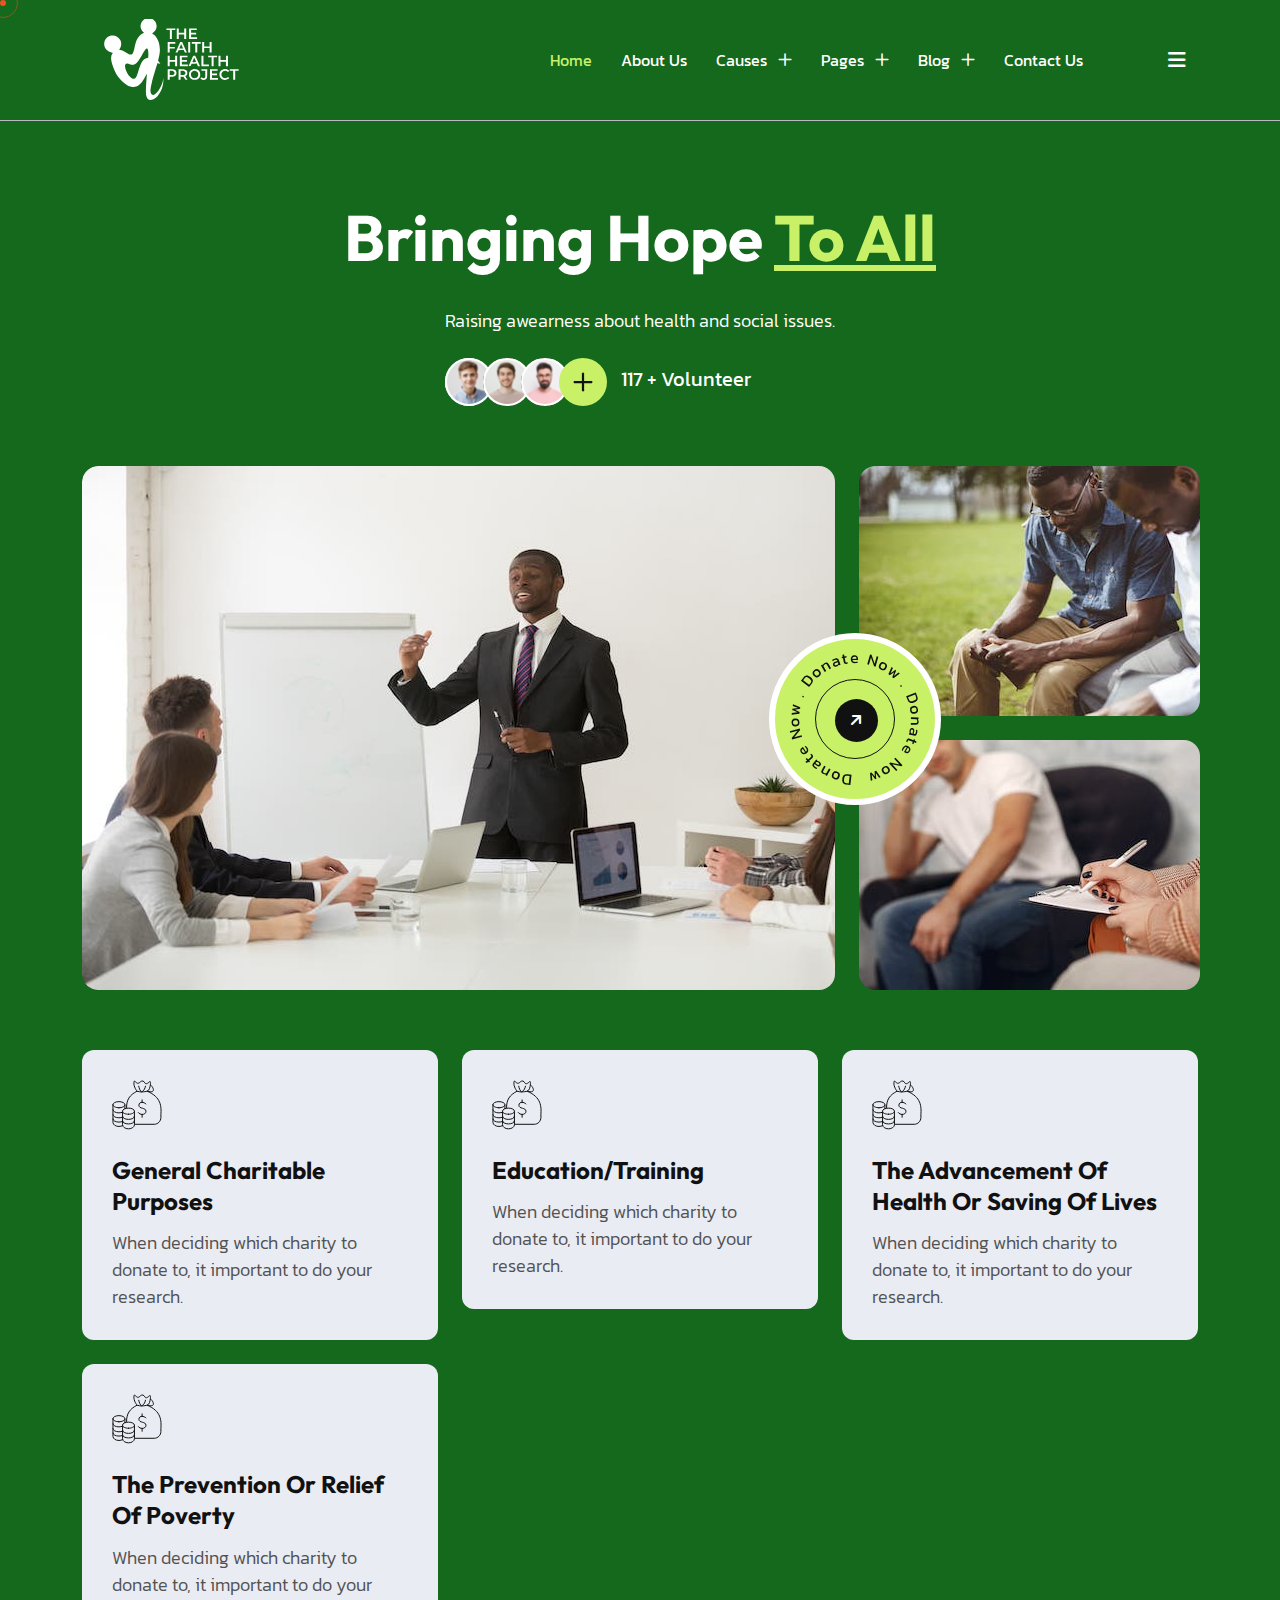
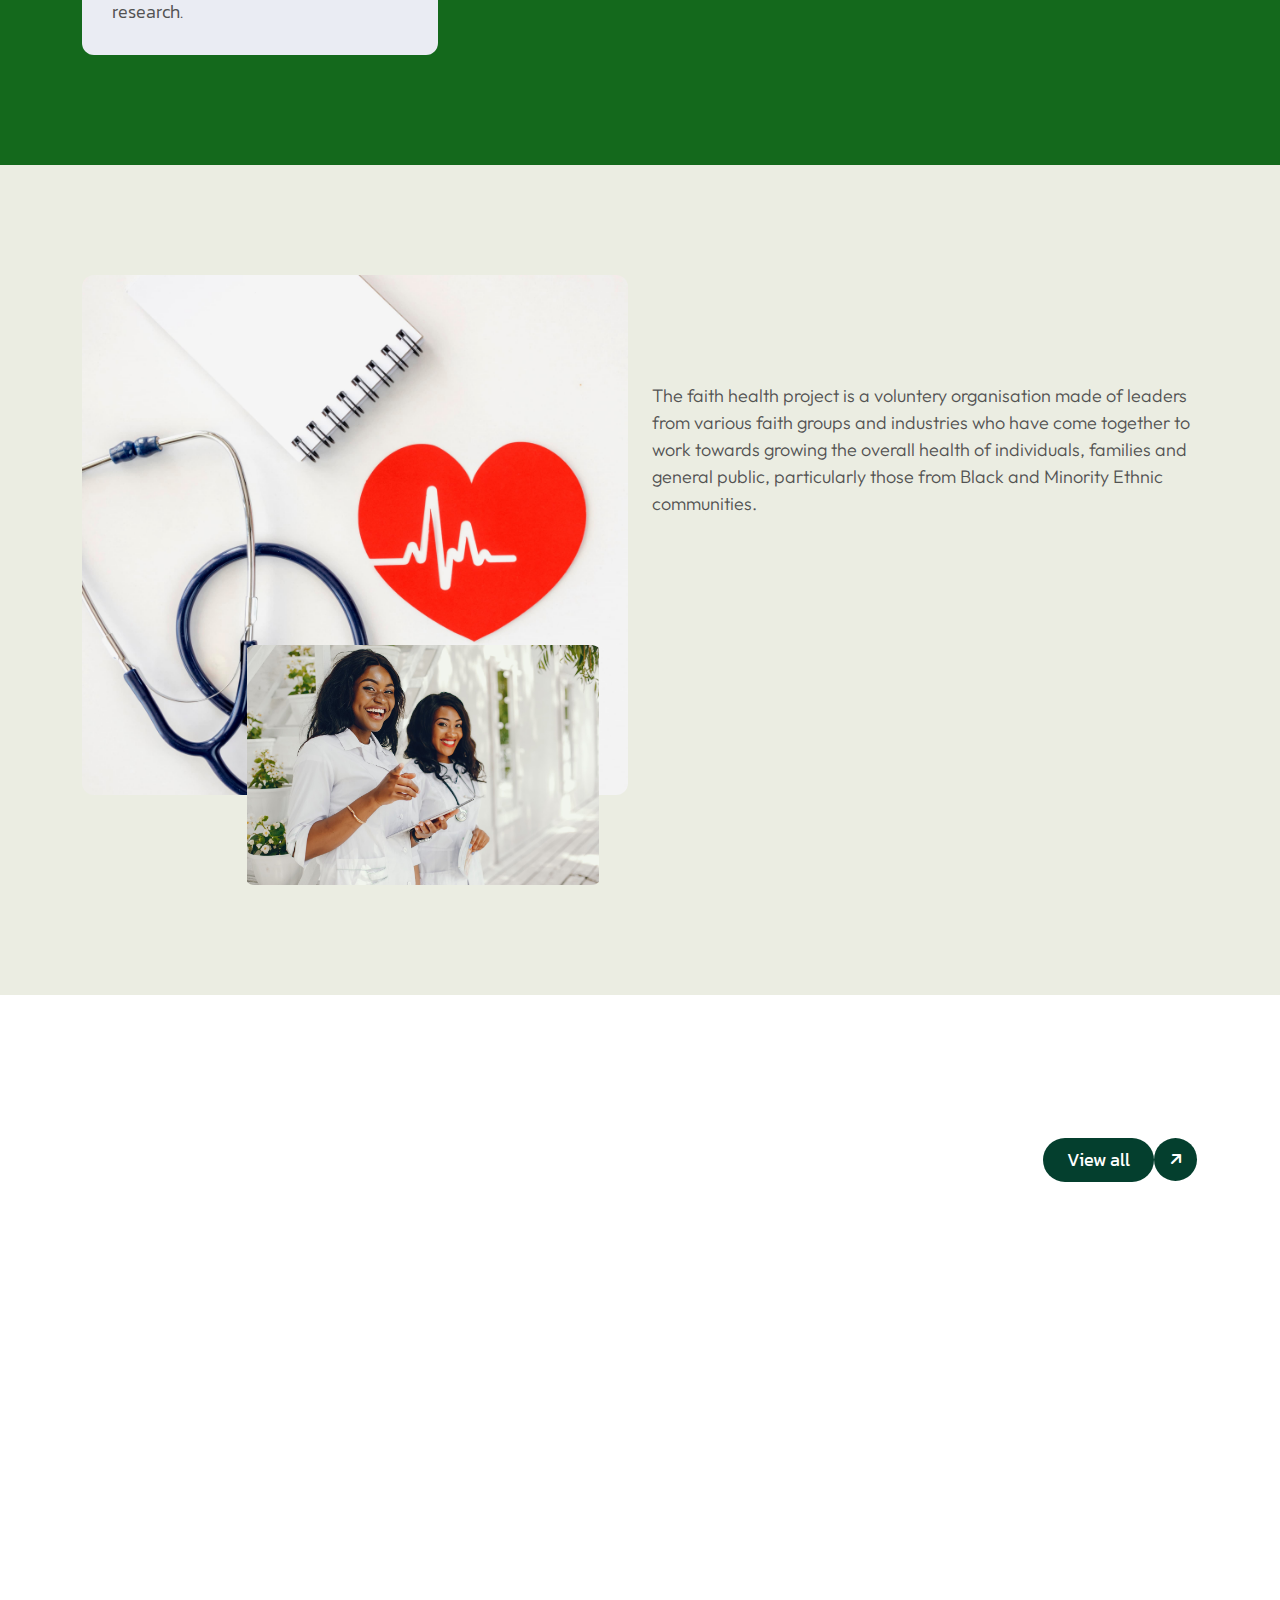
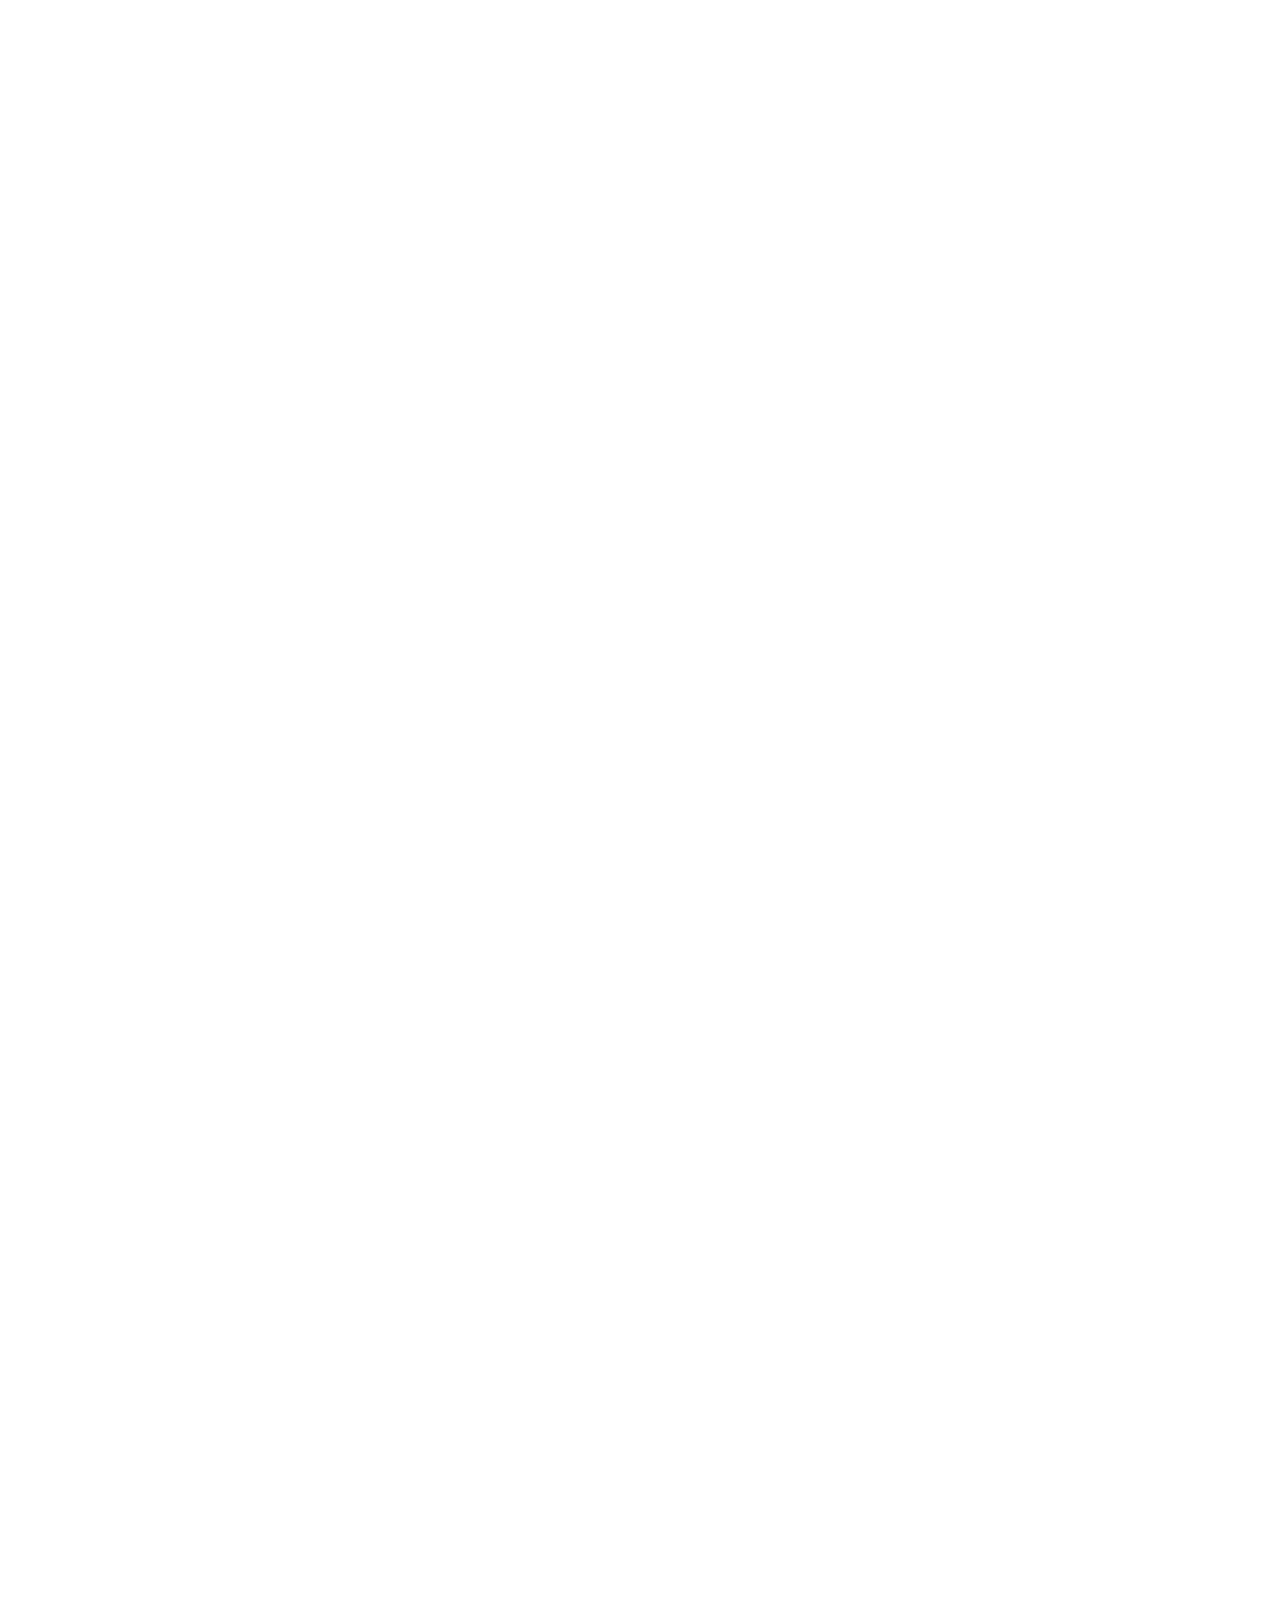
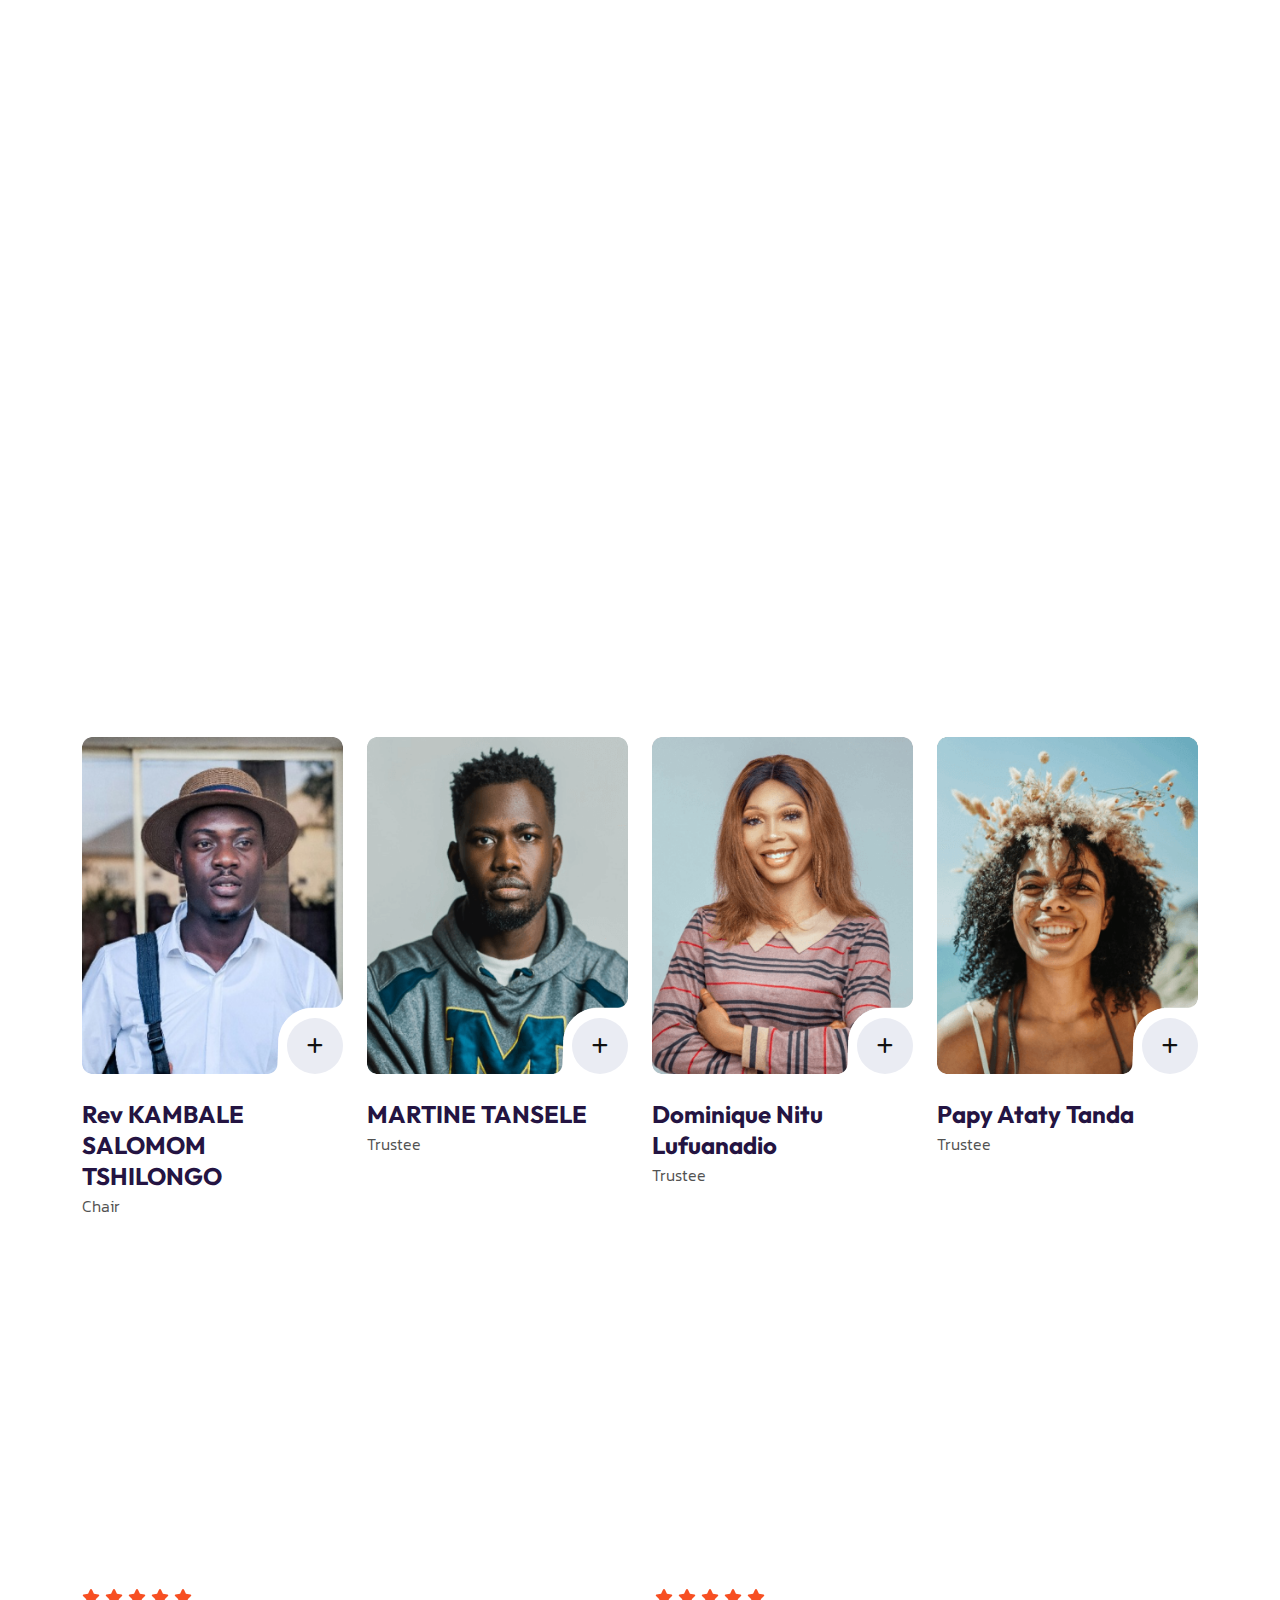
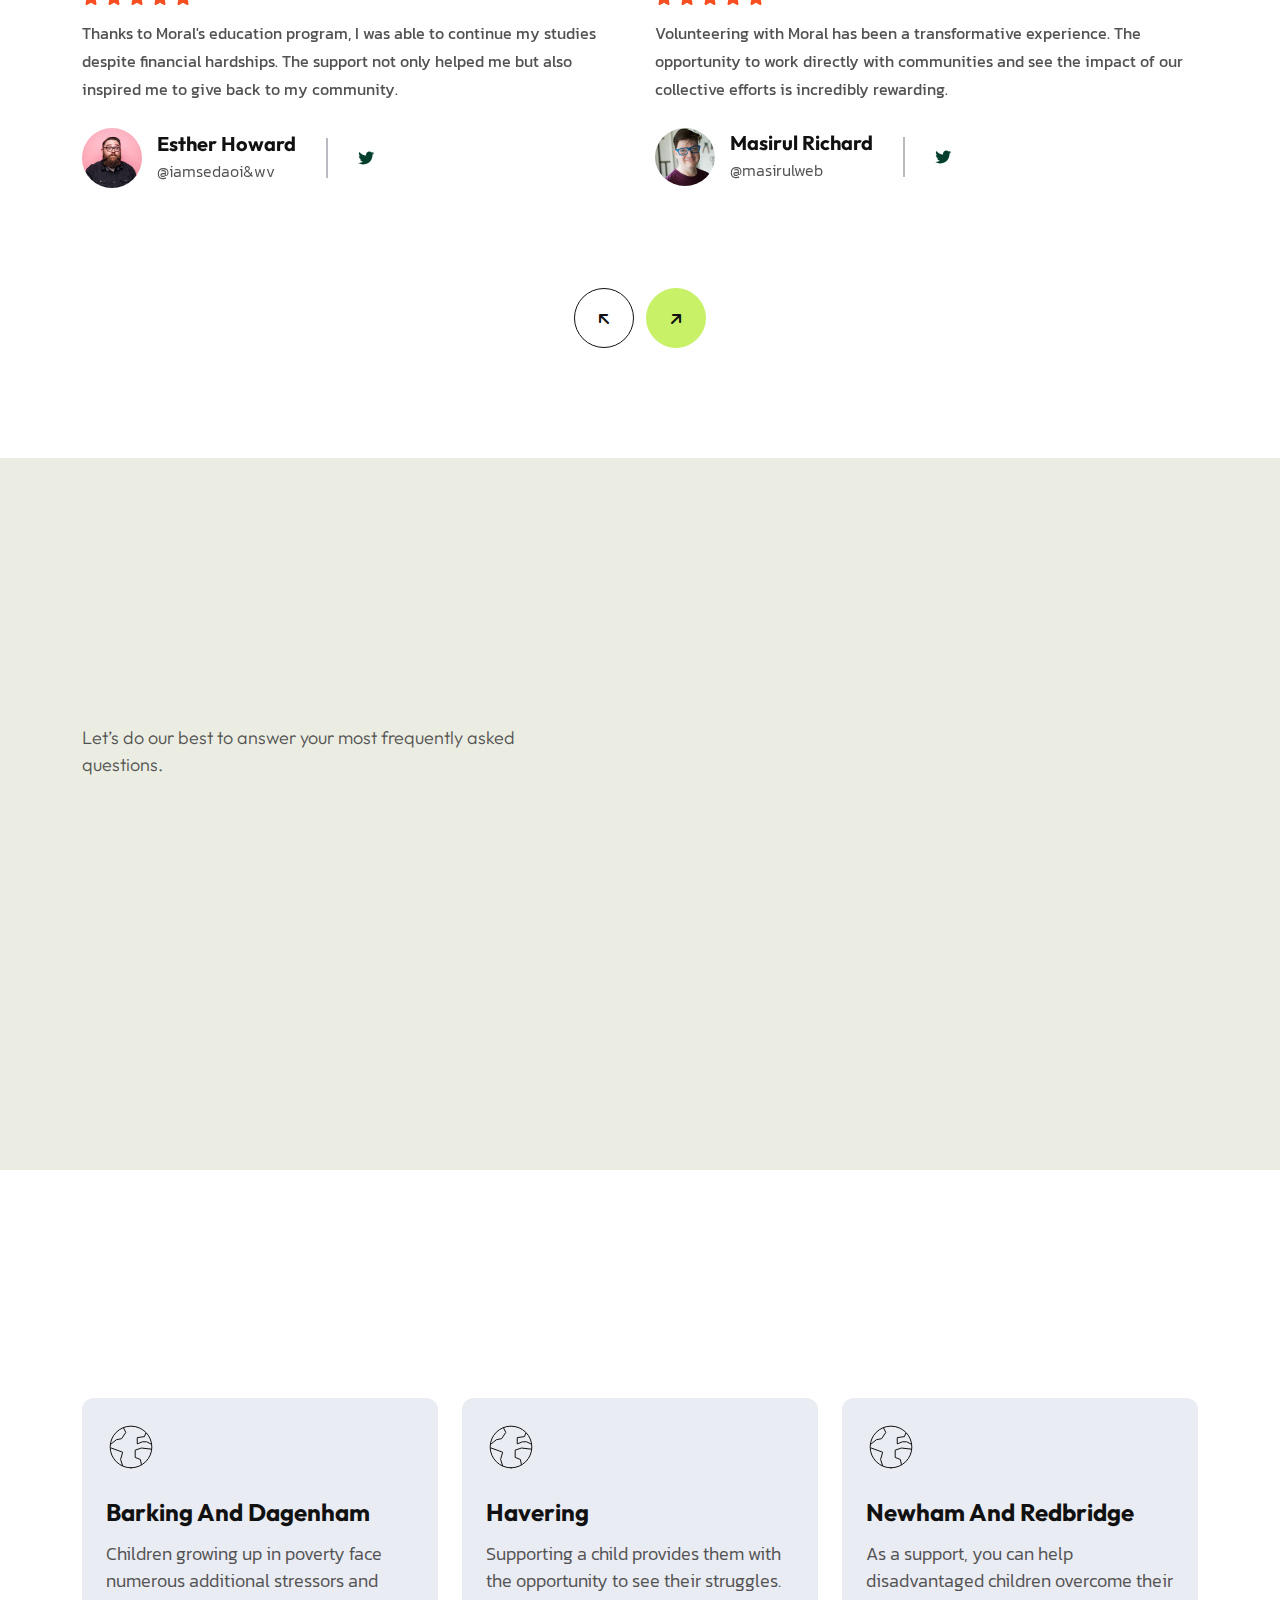
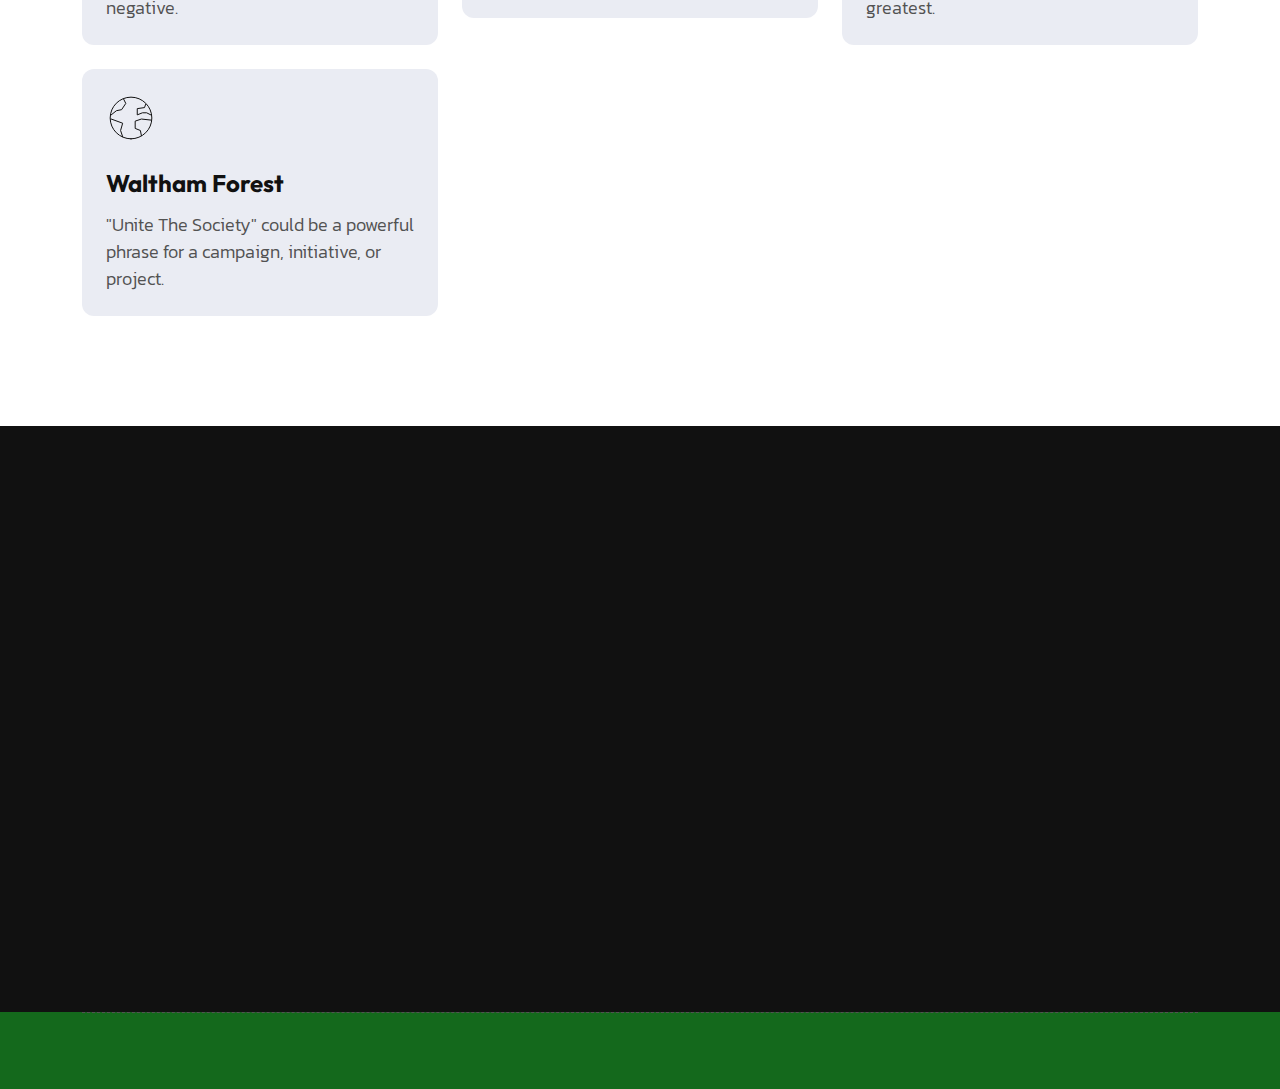
==== index.html @ beb2025e "updated index page" ====
<!DOCTYPE html>
<html lang="en">
<!--<< Header Area >>-->


<head>
    <!-- ========== Meta Tags ========== -->
    <meta charset="UTF-8">
    <meta http-equiv="X-UA-Compatible" content="IE=edge">
    <meta name="viewport" content="width=device-width, initial-scale=1">
    <meta name="author" content="gramentheme">
    <meta name="description" content="Faith Health Project - Charity">
    <!-- ======== Page title ============ -->
    <title>Faith Health Project - </title>
    <!--<< Favcion >>-->
    <link rel="shortcut icon" href="assets/assets/img/logo/logo-text.png">
    <!--<< Bootstrap min.css >>-->
    <link rel="stylesheet" href="assets/css/bootstrap.min.css">
    <!--<< All Min Css >>-->
    <link rel="stylesheet" href="assets/css/all.min.css">
    <!--<< Animate.css >>-->
    <link rel="stylesheet" href="assets/css/animate.css">
    <!--<< MeanMenu.css >>-->
    <link rel="stylesheet" href="assets/css/meanmenu.css">
    <!--<< Swiper Bundle.css >>-->
    <link rel="stylesheet" href="assets/css/swiper-bundle.min.css">
    <!--<< Main.css >>-->
    <link rel="stylesheet" href="assets/css/main.css">
</head>

<body>


    <!-- Mouse Cursor Start -->
    <div class="mouse-cursor cursor-outer"></div>
    <div class="mouse-cursor cursor-inner"></div>

    <!-- Back To Top Start -->
    <button id="back-top" class="back-to-top">
        <i class="fa-solid fa-chevron-up"></i>
    </button>

    <!-- Offcanvas Area Start -->
    <div class="fix-area">
        <div class="offcanvas__info">
            <div class="offcanvas__wrapper">
                <div class="offcanvas__content">
                    <div class="offcanvas__top mb-5 d-flex justify-content-between align-items-center">
                        <div class="offcanvas__logo">
                            <a href="index.html">
                                <img src="assets/img/logo/logo-text.png" alt="logo-img">
                            </a>
                        </div>
                        <div class="offcanvas__close">
                            <button>
                                <i class="fas fa-times"></i>
                            </button>
                        </div>
                    </div>
                    <p class="text d-none d-xl-block">
                        Providing information, advice and support to individuals
                                    families and the general public, particularly those from
                                     Black and Minority, Ethnic communities. 
                    </p>
                    <div class="mobile-menu fix mb-3"></div>
                    <div class="offcanvas__contact">
                        <h4>Contact Info</h4>
                        <ul>
                            <li class="d-flex align-items-center">
                                <div class="offcanvas__contact-icon">
                                    <i class="fal fa-map-marker-alt"></i>
                                </div>
                                <div class="offcanvas__contact-text">
                                    <a target="_blank" href="#">Room 8, Riches House, 1 Riches Road llford, Essex IG1 1JH</a>
                                </div>
                            </li>
                            <li class="d-flex align-items-center">
                                <div class="offcanvas__contact-icon mr-15">
                                    <i class="fal fa-envelope"></i>
                                </div>
                                <div class="offcanvas__contact-text">
                                    <a href="mailto:faithhealthproject01@gmail.com"><span
                                            class="mailto:faithhealthproject01@gmail.com">faithhealthproject01@gmail.com</span></a>
                                </div>
                            </li>
                            <li class="d-flex align-items-center">
                                <div class="offcanvas__contact-icon mr-15">
                                    <i class="fal fa-clock"></i>
                                </div>
                                <div class="offcanvas__contact-text">
                                    <a target="_blank" href="#">Mod-friday, 09am -05pm</a>
                                </div>
                            </li>
                            <li class="d-flex align-items-center">
                                <div class="offcanvas__contact-icon mr-15">
                                    <i class="far fa-phone"></i>
                                </div>
                                <div class="offcanvas__contact-text">
                                    <a href="tel:0208 553 7801">0208 553 7801</a>
                                </div>
                            </li>
                        </ul>
                        <div class="header-button mt-4">
                            <a href="contact.html" class="theme-btn text-center">
                                <span>Get A Quote<i class="fa-solid fa-arrow-right-long"></i></span>
                            </a>
                        </div>
                        <div class="social-icon d-flex align-items-center">
                            <a href="#"><i class="fab fa-facebook-f"></i></a>
                            <a href="#"><i class="fab fa-twitter"></i></a>
                            <a href="#"><i class="fab fa-youtube"></i></a>
                            <a href="#"><i class="fab fa-linkedin-in"></i></a>
                        </div>
                    </div>
                </div>
            </div>
        </div>
    </div>
    <div class="offcanvas__overlay"></div>

    <!-- Header Section Start -->
    <header class="header-section-1">
        <div class="container">
            <div id="header-sticky" class="header-1">
                <div class="container">
                    <div class="mega-menu-wrapper">
                        <div class="header-main">
                            <div class="header-left">
                                <div class="logo">
                                    <a href="index.html" class="header-logo">
                                        <img src="assets/img/logo/logo-text.svg" alt="logo-img" height="100px">
                                    </a>
                                </div>
                            </div>
                            <div class="header-right d-flex justify-content-end align-items-center">
                                <div class="mean__menu-wrapper">
                                    <div class="main-menu">
                                        <nav id="mobile-menu">
                                            <ul>
                                                <li>
                                                    <a class="active" href="index.html">
                                                        Home
                                                    </a> 
                                                </li> 
                                                <li>
                                                    <a href="about.html">About Us</a>
                                                </li>
                                                <li>
                                                    <a href="causes.html">
                                                        Causes
                                                        <i class="fa-regular fa-plus"></i>
                                                    </a>
                                                    <ul class="submenu">
                                                        <li><a href="causes.html">Causes</a></li>
                                                        <li><a href="causes-details.html">Causes Details</a></li>
                                                    </ul>
                                                </li>
                                                <li class="has-dropdown">
                                                    <a href="#">
                                                        Pages
                                                        <i class="fa-regular fa-plus"></i>
                                                    </a>
                                                    <ul class="submenu">
                                                        <li class="has-dropdown">
                                                            <a href="team.html">
                                                                Our Volunteer
                                                                <i class="fas fa-angle-down"></i>
                                                            </a>
                                                            <ul class="submenu">
                                                                <li><a href="team.html">Volunteer</a></li>
                                                                <li><a href="team-details.html">Volunteer Details</a>
                                                                </li>
                                                            </ul>
                                                        </li>
                                                        <li><a href="testimonials.html">Testimonials</a></li>
                                                        <li><a href="faq.html">Faq's</a></li>
                                                        <li><a href="error.html">Error Page</a></li>
                                                    </ul>
                                                </li>
                                                <li>
                                                    <a href="blog.html">
                                                        Blog
                                                        <i class="fa-regular fa-plus"></i>
                                                    </a>
                                                    <ul class="submenu">
                                                        <li><a href="blog.html">Blog</a></li>
                                                        <li><a href="blog-details.html">Blog Details</a></li>
                                                    </ul>
                                                </li>
                                                <li>
                                                    <a href="contact.html">Contact Us</a>
                                                </li>
                                            </ul>
                                        </nav>
                                    </div>
                                </div>
                                <div class="header-button">
                                    <div class="btn-wrapper wow fadeInUp" data-wow-delay=".5s">
                                        <a href="causes-details.html"> <span class="theme-btn style3"> Donate Now
                                            </span><span class="arrow-btn style2"><i
                                                    class="fa-solid fa-arrow-up-right"></i></span></a>
                                    </div>
                                </div>
                                <div class="header__hamburger d-xl-block my-auto">
                                    <div class="sidebar__toggle">
                                        <i class="fas fa-bars"></i>
                                    </div>
                                </div>
                            </div>
                        </div>
                    </div>
                </div>

            </div>
        </div>
    </header>


    <!-- Banner Section   S T A R T -->
    <section class="banner-section fix section-padding1 bg-theme">
        <div class="banner-wrapper style1">
            <div class="container">
                <div class="banner-title-area">
                    <h1 class="title">Bringing Hope <span> To All</span></h1>
                    <div class="desc">
                        <div class="text">Raising awearness about health and social issues.</div>
                        <img src="assets/img/banner/bannerProfile.svg" alt="thumb">
                        <span class="counter-number">175</span> <span class="plus">+ Volunteer</span>
                    </div>
                </div>

                <div class="banner-thumb-area">
                    <div class="circle cir36">
                        <img src="assets/img/shape/bannerCircleShape.svg" alt="shape">
                        <a href="causes-details.html"><span class="arrow-btn"><i class="fa-solid fa-arrow-up-right"></i></span></a>
                    </div>
                    <div class="thumb-wrapper  image-anime">
                        <img src="assets/img/banner/session.jpeg" alt="thumb">
                    </div>
                    <div class="thumb-wrapper2">
                        <div class="thumb  image-anime"><img src="assets/img/banner/preach.jpeg" alt="thumb">
                        </div>
                        <div class="thumb  image-anime"><img src="assets/img/banner/note.jpeg" alt="thumb">
                        </div>
                    </div>
                </div>

                <div class="banner-service-area">
                    <div class="service-item style1">
                        <div class="card-body">
                            <div class="icon"><img src="assets/img/icon/serviceIcon1_1.svg" alt="svg icon">
                            </div>
                            <h3 class="title">General Charitable Purposes</h3>
                            <p class="text">When deciding which charity to donate to, it important to do your
                                research.</p>
                        </div>
                        <div class="btn-wrapper"><a href="contact.html"><span class="arrow-btn style2"><i
                                        class="fa-solid fa-arrow-up-right"></i></span></a></div>
                    </div>
                    <div class="service-item style1">
                        <div class="card-body">
                            <div class="icon"><img src="assets/img/icon/serviceIcon1_1.svg" alt="svg icon">
                            </div>
                            <h3 class="title">Education/training</h3>
                            <p class="text">When deciding which charity to donate to, it important to do your
                                research.</p>
                        </div>
                        <div class="btn-wrapper"><a href="contact.html"><span class="arrow-btn style2"><i
                                        class="fa-solid fa-arrow-up-right"></i></span></a></div>
                    </div>
                    <div class="service-item style1">
                        <div class="card-body">
                            <div class="icon"><img src="assets/img/icon/serviceIcon1_1.svg" alt="svg icon">
                            </div>
                            <h3 class="title">The Advancement Of Health Or Saving Of Lives</h3>
                            <p class="text">When deciding which charity to donate to, it important to do your
                                research.</p>
                        </div>
                        <div class="btn-wrapper"><a href="contact.html"><span class="arrow-btn style2"><i
                                        class="fa-solid fa-arrow-up-right"></i></span></a></div>
                    </div>
                    <div class="service-item style1">
                        <div class="card-body">
                            <div class="icon"><img src="assets/img/icon/serviceIcon1_1.svg" alt="svg icon">
                            </div>
                            <h3 class="title">The Prevention Or Relief Of Poverty</h3>
                            <p class="text">When deciding which charity to donate to, it important to do your
                                research.</p>
                        </div>
                        <div class="btn-wrapper"><a href="contact.html"><span class="arrow-btn style2"><i
                                        class="fa-solid fa-arrow-up-right"></i></span></a></div>
                    </div>
                </div>
            </div>
        </div>
    </section>

    <!-- About Us Section   S T A R T -->
    <section class="about-us-section fix section-padding bg-color2">
        <div class="container">
            <div class="about-wrapper style1">
                <div class="row gx-80">
                    <div class="col-lg-12 col-xl-6">
                        <div class="about-thumb-wrapper">
                            <div class="counter-box">
                            </div>
                            <img src="assets/img/medical.jpeg" alt="thumb" data-tilt data-tilt-max="20">
                            <div class="about-mask-img"> 
                                <img src="assets/img/nurses.jpeg" alt="thumb">
                            </div>
                        </div>
                    </div>
                    <div class="col-lg-12 col-xl-6">
                        <div class="section-title text-center">
                            <div class="subtitle text-start wow fadeInUp" data-wow-delay=".5s"> <span class="mr-7">
                                    <img src="assets/img/icon/starIcon.jpg" alt="icon"></span>About Us </div>
                            <h2 class="mt-15 text-start wow fadeInUp" data-wow-delay=".3s">Who we are
                            </h2>
                            <p>The faith health project is a voluntery organisation made of leaders from various faith
                                 groups and industries who have come together to work towards growing the overall health of individuals,
                                 families and general public, particularly those from Black and Minority Ethnic communities.</p>
                        </div>
                        <div class="btn-wrapper wow fadeInUp" data-wow-delay=".5s">
                            <a href="causes-details.html"> <span class="theme-btn"> Donate Now
                                </span><span class="arrow-btn"><i class="fa-solid fa-arrow-up-right"></i></span></a>
                        </div>
                    </div>
                </div>
            </div>
        </div>
    </section>

    <!-- Causes Section    S T A R T -->
    <section class="causes-section fix section-padding">
        <div class="causes-wrapper style1">
            <div class="container">
                <div class="section-title-area">
                    <div class="section-title text-center">
                        <div class="subtitle text-start wow fadeInUp" data-wow-delay=".5s"> <span class="mr-7">
                                <img src="assets/img/icon/starIcon.jpg" alt="icon"></span> Who we help: </div>
                        <h2 class="mt-15 wow fadeInUp" data-wow-delay=".3s">Who we  <span>help:</span></h2>
                    </div>
                    <div class="btn-wrapper mr-44">
                        <a href="causes.html"> <span class="theme-btn"> View all </span><span class="arrow-btn"><i
                                    class="fa-solid fa-arrow-up-right"></i></span></a>
                    </div>
                </div>

                <div class="causes-card-wrapper style1">
                    <div class="causes-card-item style1 wow fadeInUp" data-wow-delay=".2s">
                        <div class="causes-image  image-anime">
                            <img src="assets/img/causes/causesThumb1_1.jpg" alt="thumb">
                            
                        </div>
                        <div class="causes-content">
                            <h3 class="title"><a href="causes-details.html">Children/young People</a></h3>
                            <p>Together we can make a charity to supporting great purpose for helpless people.
                            </p>
                        </div>
                    </div>
                    <div class="causes-card-item style1 wow fadeInUp" data-wow-delay=".4s">
                        <div class="causes-image  image-anime">
                            <img src="assets/img/causes/causesThumb1_2.jpg" alt="thumb">
                        </div>
                        <div class="causes-content">
                            <h3 class="title"><a href="causes-details.html">Elderly/old People</a></h3>
                            <p>Together we can make a charity to supporting great purpose for helpless people.
                            </p>
                        </div>
                    </div>
                    <div class="causes-card-item style1 wow fadeInUp" data-wow-delay=".6s">
                        <div class="causes-image  image-anime">
                            <img src="assets/img/causes/causesThumb1_3.jpg" alt="thumb">
                        </div>
                        <div class="causes-content">
                            <h3 class="title"><a href="causes-details.html">People With Disabilities</a></h3>
                            <p>Together we can make a charity to supporting great purpose for helpless people.
                            </p>
                            
                        </div>

                    </div>
                </div>

                <div class="causes-card-wrapper style1">
                    <div class="causes-card-item style1 wow fadeInUp" data-wow-delay=".2s">
                        <div class="causes-image  image-anime">
                            <img src="assets/img/causes/causesThumb1_1.jpg" alt="thumb">
                            
                        </div>
                        <div class="causes-content">
                            <h3 class="title"><a href="causes-details.html">People Of A Particular Ethnic Or Racial Origin</a></h3>
                            <p>Together we can make a charity to supporting great purpose for helpless people.
                            </p>
                        </div>
                    </div>
                    <div class="causes-card-item style1 wow fadeInUp" data-wow-delay=".4s">
                        <div class="causes-image  image-anime">
                            <img src="assets/img/causes/causesThumb1_2.jpg" alt="thumb">
                        </div>
                        <div class="causes-content">
                            <h3 class="title"><a href="causes-details.html">Other Charities Or Voluntary Bodies</a></h3>
                            <p>Together we can make a charity to supporting great purpose for helpless people.
                            </p>
                        </div>
                    </div>
                    <div class="causes-card-item style1 wow fadeInUp" data-wow-delay=".6s">
                        <div class="causes-image  image-anime">
                            <img src="assets/img/causes/causesThumb1_3.jpg" alt="thumb">
                        </div>
                        <div class="causes-content">
                            <h3 class="title"><a href="causes-details.html">The General Public/mankind</a></h3>
                            <p>Together we can make a charity to supporting great purpose for helpless people.
                            </p>
                            
                        </div>

                    </div>
                </div>
            </div>
        </div>
    </section>

         <!-- Team Section    S T A R T -->
         <section class="team-section fix section-padding">
            <div class="container">
                <div class="section-title-area">
                    <div class="section-title text-center">
                        <div class="subtitle text-start wow fadeInUp" data-wow-delay=".5s"> <span class="mr-7"> <img
                                    src="assets/img/icon/starIcon.jpg" alt="icon"></span> Our Team </div>
                        <h2 class="mt-15 wow fadeInUp" data-wow-delay=".3s">Our <span>Trustee(s)</span></h2>
                    </div>
                    
                </div>
                <div class="row">
                    <div class="col-md-6 col-lg-4 col-xl-3">
                        <div class="team-card-items style1">
                            <div class="team-image image-anime">
                                <img class="team-mask-img"  src="assets/img/team/teamThumb1_1.png" alt="Thumb">
                                <div class="social-profile">
                                    
                                    <span class="plus-btn"><i class="fas fa-plus"></i></span>
                                </div>
                            </div>
                            <div class="team-content">
                                <h4><a href="team-details.html">Rev KAMBALE SALOMOM TSHILONGO</a></h4>
                                <span>Chair</span>
                            </div>
                        </div>
                    </div>
                    <div class="col-md-6 col-lg-4 col-xl-3">
                        <div class="team-card-items style1">
                            <div class="team-image   image-anime">
                                <img class="team-mask-img"  src="assets/img/team/teamThumb1_2.png" alt="Thumb">
                                <div class="social-profile">
                                    
                                    <span class="plus-btn"><i class="fas fa-plus"></i></span>
                                </div>
                            </div>
                            <div class="team-content">
                                <h4><a href="team-details.html">MARTINE TANSELE</a></h4>
                                <span>Trustee</span>
                            </div>
                        </div>
                    </div>
                    <div class="col-md-6 col-lg-4 col-xl-3">
                        <div class="team-card-items style1">
                            <div class="team-image  image-anime">
                                <img class="team-mask-img"  src="assets/img/team/teamThumb1_3.png" alt="Thumb">
                                <div class="social-profile">
                                    
                                    <span class="plus-btn"><i class="fas fa-plus"></i></span>
                                </div>
                            </div>
                            <div class="team-content">
                                <h4><a href="team-details.html">Dominique Nitu Lufuanadio</a></h4>
                                <span>Trustee</span>
                            </div>
    
                        </div>
                    </div>
                    <div class="col-md-6 col-lg-4 col-xl-3">
                        <div class="team-card-items style1">
                            <div class="team-image  image-anime">
                                <img class="team-mask-img"  src="assets/img/team/teamThumb1_4.png" alt="Thumb">
                                <div class="social-profile">
                                   
                                    <span class="plus-btn"><i class="fas fa-plus"></i></span>
                                </div>
                            </div>
                            <div class="team-content">
                                <h4><a href="team-details.html">Papy Ataty Tanda</a></h4>
                                <span>Trustee</span>
                            </div>
    
                        </div>
                    </div>
                </div>
            </div>
        </section>

    <!-- Testimonial Section    S T A R T -->
    <section class="testimonial-section fix section-padding2">
        <div class="testimonial-wrapper style1">
            <div class="container">
                <div class="section-title text-center">
                    <div class="subtitle text-center wow fadeInUp" data-wow-delay=".5s"> <span class="mr-7">
                            <img src="assets/img/icon/starIcon.png" alt="icon"></span>Testimonials</div>
                    <h2 class="mt-15 wow fadeInUp" data-wow-delay=".3s">What They’re<span> Saying </span></h2>
                </div>
                <div class="slider-area">
                    <div class="swiper testimonial-slider-one">
                        <div class="swiper-wrapper">
                            <div class="swiper-slide">
                                <div class="testimonila-item style1">
                                    <div class="star">
                                        <ul>
                                            <li><i class="fa-solid fa-star"></i></li>
                                            <li><i class="fa-solid fa-star"></i></li>
                                            <li><i class="fa-solid fa-star"></i></li>
                                            <li><i class="fa-solid fa-star"></i></li>
                                            <li><i class="fa-solid fa-star"></i></li>
                                        </ul>
                                    </div>
                                    <p class="text">Thanks to Moral's education program, I was able to continue
                                        my studies despite financial hardships. The support not only helped me
                                        but also inspired me to give back to my community.</p>
                                    <div class="fancy-box style2">
                                        <div class="item">
                                            <img src="assets/img/testimonial/testimonialThumb1_1.jpg" alt="img">
                                        </div>
                                        <div class="item">
                                            <h4 class="title">Esther Howard</h4>
                                            <span>@iamsedaoi&wv</span>
                                        </div>
                                        <div class="item">
                                            <a href="https://www.x.com/"><i class="fa-brands fa-twitter"></i></a>
                                        </div>
                                    </div>
                                </div>
                            </div>
                            <div class="swiper-slide">
                                <div class="testimonila-item style1">
                                    <div class="star">
                                        <ul>
                                            <li><i class="fa-solid fa-star"></i></li>
                                            <li><i class="fa-solid fa-star"></i></li>
                                            <li><i class="fa-solid fa-star"></i></li>
                                            <li><i class="fa-solid fa-star"></i></li>
                                            <li><i class="fa-solid fa-star"></i></li>
                                        </ul>
                                    </div>
                                    <p class="text">Volunteering with Moral has been a transformative
                                        experience. The opportunity to work directly with communities and see
                                        the impact of our collective efforts is incredibly rewarding.</p>
                                    <div class="fancy-box style2">
                                        <div class="item">
                                            <img src="assets/img/testimonial/testimonialThumb1_2.jpg" alt="img">
                                        </div>
                                        <div class="item">
                                            <h4 class="title">Masirul Richard</h4>
                                            <span>@masirulweb</span>
                                        </div>
                                        <div class="item">
                                            <a href="https://www.x.com/"><i class="fa-brands fa-twitter"></i></a>
                                        </div>
                                    </div>
                                </div>
                            </div>
                            <div class="swiper-slide">
                                <div class="testimonila-item style1">
                                    <div class="star">
                                        <ul>
                                            <li><i class="fa-solid fa-star"></i></li>
                                            <li><i class="fa-solid fa-star"></i></li>
                                            <li><i class="fa-solid fa-star"></i></li>
                                            <li><i class="fa-solid fa-star"></i></li>
                                            <li><i class="fa-solid fa-star"></i></li>
                                        </ul>
                                    </div>
                                    <p class="text">Thanks to Moral's education program, I was able to continue
                                        my studies despite financial hardships. The support not only helped me
                                        but also inspired me to give back to my community.</p>
                                    <div class="fancy-box style2">
                                        <div class="item">
                                            <img src="assets/img/testimonial/testimonialThumb1_1.jpg" alt="img">
                                        </div>
                                        <div class="item">
                                            <h4 class="title">Esther Howard</h4>
                                            <span>@iamsedaoi&wv</span>
                                        </div>
                                        <div class="item">
                                            <a href="https://www.x.com/"><i class="fa-brands fa-twitter"></i></a>
                                        </div>
                                    </div>
                                </div>
                            </div>
                            <div class="swiper-slide">
                                <div class="testimonila-item style1">
                                    <div class="star">
                                        <ul>
                                            <li><i class="fa-solid fa-star"></i></li>
                                            <li><i class="fa-solid fa-star"></i></li>
                                            <li><i class="fa-solid fa-star"></i></li>
                                            <li><i class="fa-solid fa-star"></i></li>
                                            <li><i class="fa-solid fa-star"></i></li>
                                        </ul>
                                    </div>
                                    <p class="text">Volunteering with Moral has been a transformative
                                        experience. The opportunity to work directly with communities and see
                                        the impact of our collective efforts is incredibly rewarding.</p>
                                    <div class="fancy-box style2">
                                        <div class="item">
                                            <img src="assets/img/testimonial/testimonialThumb1_2.jpg" alt="img">
                                        </div>
                                        <div class="item">
                                            <h4 class="title">Masirul Richard</h4>
                                            <span>@masirulweb</span>
                                        </div>
                                        <div class="item">
                                            <a href="https://www.x.com/"><i class="fa-brands fa-twitter"></i></a>
                                        </div>
                                    </div>
                                </div>
                            </div>
                        </div>
                    </div>
                    <div class="arrow-button">
                        <button class="arrow-prev"><i class="fa-solid fa-arrow-up-left"></i></button>
                        <button class="arrow-next"><i class="fa-solid fa-arrow-up-right"></i></button>
                    </div>
                </div>
            </div>
        </div>
    </section>

    <!-- Faq Section    S T A R T -->
    <section class="faq-section fix section-padding bg-color2">
        <div class="container">
            <div class="row gx-134">
                <div class="col-xl-5">
                    <div class="section-title text-center">
                        <div class="subtitle text-start wow fadeInUp" data-wow-delay=".5s"> <span class="mr-7">
                                <img src="assets/img/icon/starIcon.jpg" alt="icon"></span>Faq </div>
                        <h2 class="mt-15 text-start wow fadeInUp" data-wow-delay=".3s">Your questions <br>
                            <span>answered.</span>
                        </h2>
                        <p>Let’s do our best to answer your most frequently asked questions.</p>
                        <div class="faq-box wow fadeInUp" data-wow-delay=".5s">
                            <div class="fancy-box style1">
                                <div class="item">
                                    <span class="icon"> <i class="fa-sharp fa-solid fa-question"></i> </span>
                                </div>
                                <div class="item">
                                    <h5>Still have questions?</h5>
                                    <p class="text">Can’t find the answer you’re looking for?Please chat to our
                                        friendly
                                        team!</p>
                                </div>
                            </div>
                            <a href="contact.html" class="theme-btn style2">Get in touch</a>
                        </div>
                    </div>
                </div>
                <div class="col-xl-7">
                    <div class="faq-content style-1">
                        <div class="faq-accordion">
                            <div class="accordion" id="accordion">
                                <div class="accordion-item mb-3 wow fadeInUp" data-wow-delay=".3s">
                                    <h5 class="accordion-header">
                                        <button class="accordion-button collapsed" type="button"
                                            data-bs-toggle="collapse" data-bs-target="#faq1" aria-expanded="true"
                                            aria-controls="faq1">
                                            How Can I Participate?
                                        </button>
                                    </h5>
                                    <div id="faq1" class="accordion-collapse collapse" data-bs-parent="#accordion">
                                        <div class="accordion-body">
                                            Participating in an initiative, project, or organization usually involves
                                            several steps depending on the context.
                                        </div>
                                    </div>
                                </div>
                                <div class="accordion-item mb-3 wow fadeInUp" data-wow-delay=".5s">
                                    <h5 class="accordion-header">
                                        <button class="accordion-button collapsed" type="button"
                                            data-bs-toggle="collapse" data-bs-target="#faq2" aria-expanded="false"
                                            aria-controls="faq2">
                                            Whom Do I Contact If I Wish To Volunteer?
                                        </button>
                                    </h5>
                                    <div id="faq2" class="accordion-collapse collapse" data-bs-parent="#accordion">
                                        <div class="accordion-body">
                                            Yes, we welcome visitors who are interested in seeing our projects or
                                            facilities your request. Where does my donation go?
                                        </div>
                                    </div>
                                </div>
                                <div class="accordion-item mb-3 wow fadeInUp" data-wow-delay=".7s">
                                    <h5 class="accordion-header">
                                        <button class="accordion-button" type="button" data-bs-toggle="collapse"
                                            data-bs-target="#faq3" aria-expanded="false" aria-controls="faq3">
                                            Will My Contributions Be Appreciated?
                                        </button>
                                    </h5>
                                    <div id="faq3" class="accordion-collapse show" data-bs-parent="#accordion">
                                        <div class="accordion-body">
                                            Contributions are often appreciated in different ways depending on the
                                            context. If you're asking in the context of work, community, or a project.
                                        </div>
                                    </div>
                                </div>
                                <div class="accordion-item wow fadeInUp" data-wow-delay=".7s">
                                    <h5 class="accordion-header">
                                        <button class="accordion-button collapsed" type="button"
                                            data-bs-toggle="collapse" data-bs-target="#faq5" aria-expanded="false"
                                            aria-controls="faq5">
                                            How can charity help people?
                                        </button>
                                    </h5>
                                    <div id="faq5" class="accordion-collapse collapse" data-bs-parent="#accordion">
                                        <div class="accordion-body">
                                            Charity plays a crucial role in helping people in various ways. Here's how
                                            charitable efforts can make a significant impact.
                                        </div>
                                    </div>
                                </div>
                            </div>
                        </div>
                    </div>
                </div>
            </div>
        </div>
    </section>

    <div class="service-section fix section-padding">
        <div class="container">
            <div class="section-title-area">
                <div class="section-title text-center">
                    <div class="subtitle text-start wow fadeInUp" data-wow-delay=".5s"> <span class="mr-7">
                            <img src="assets/img/icon/starIcon.jpg" alt="icon"></span> Who we help: </div>
                    <h2 class="mt-15 wow fadeInUp" data-wow-delay=".3s">Where we  <span>operates:</span></h2>
                </div>
                
            </div>
            <div class="service-wrapper style1">
                <div class="service-item style2">
                    <div class="card-body">
                        <div class="icon"><img src="assets/img/icon/serviceIcon2_3.svg" alt="svg icon">
                        </div>
                        <h3 class="title">Barking And Dagenham</h3>
                        <p class="text">Children growing up in poverty face numerous additional stressors and negative.
                        </p>
                    </div>
                    <div class="btn-wrapper"><a href="contact.html"><span class="arrow-btn style2"><i
                                    class="fa-solid fa-arrow-up-right"></i></span></a></div>
                </div>
                <div class="service-item style2">
                    <div class="card-body">
                        <div class="icon"><img src="assets/img/icon/serviceIcon2_3.svg" alt="svg icon">
                        </div>
                        <h3 class="title">Havering</h3>
                        <p class="text">Supporting a child provides them with the opportunity to see their struggles.
                        </p>
                    </div>
                    <div class="btn-wrapper"><a href="contact.html"><span class="arrow-btn style2"><i
                                    class="fa-solid fa-arrow-up-right"></i></span></a></div>
                </div>
                <div class="service-item style2">
                    <div class="card-body">
                        <div class="icon"><img src="assets/img/icon/serviceIcon2_3.svg" alt="svg icon">
                        </div>
                        <h3 class="title">Newham and Redbridge</h3>
                        <p class="text">As a support, you can help disadvantaged children overcome their greatest.</p>
                    </div>
                    <div class="btn-wrapper"><a href="contact.html"><span class="arrow-btn style2"><i
                                    class="fa-solid fa-arrow-up-right"></i></span></a></div>
                </div>
                <div class="service-item style2">
                    <div class="card-body">
                        <div class="icon"><img src="assets/img/icon/serviceIcon2_3.svg" alt="svg icon">
                        </div>
                        <h3 class="title">Waltham Forest</h3>
                        <p class="text">"Unite The Society" could be a powerful phrase for a campaign, initiative, or
                            project.</p>
                    </div>
                    <div class="btn-wrapper"><a href="contact.html"><span class="arrow-btn style2"><i
                                    class="fa-solid fa-arrow-up-right"></i></span></a></div>
                </div>
                
            </div>
        </div>
    </div>

    <!-- Footer Section    S T A R T -->
    <footer class="footer-section bg-title">
        <div class="footer-widgets-wrapper">
            <div class="container">
                <div class="row">
                    <div class="col-xl-3 col-lg-4 col-md-6 wow fadeInUp" data-wow-delay=".2s">
                        <div class="single-footer-widget">
                            <div class="widget-head">
                                <a href="index.html">
                                    <img src="assets/img/logo/logo-text.svg" alt="logo-img" height="100px">
                                </a>
                            </div>
                            <div class="footer-content">
                                <p>
                                    Providing information, advice and support to individuals
                                    families and the general public, particularly those from
                                     Black and Minority, Ethnic communities. 
                                </p>
                                <div class="social-icon d-flex align-items-center">
                                    <a href="#"><i class="fab fa-facebook-f"></i></a>
                                    <a href="#"><i class="fab fa-twitter"></i></a>
                                    <a href="#"><i class="fa-brands fa-linkedin-in"></i></a>
                                    <a href="#"><i class="fa-brands fa-youtube"></i></a>
                                </div>
                            </div>
                        </div>
                    </div>
                    <div class="col-xl-3 col-lg-4 col-md-6 ps-lg-5 wow fadeInUp" data-wow-delay=".4s">
                        <div class="single-footer-widget">
                            <div class="widget-head">
                                <h3>About Us</h3>
                            </div>
                            <ul class="list-area">
                                <li>
                                    <a href="team.html">
                                        <i class="fa-solid fa-chevrons-right"></i>
                                        Our Team
                                    </a>
                                </li>
                                <li>
                                    <a href="causes.html">
                                        <i class="fa-solid fa-chevrons-right"></i>
                                        Causes
                                    </a>
                                </li>
                                <li>
                                    <a href="blog.html">
                                        <i class="fa-solid fa-chevrons-right"></i>
                                        Our Blog
                                    </a>
                                </li>
                                <li>
                                    <a href="contact.html">
                                        <i class="fa-solid fa-chevrons-right"></i>
                                        Contact Us
                                    </a>
                                </li>
                            </ul>
                        </div>
                    </div>
                    <div class="col-xl-3 col-lg-4 col-md-6 ps-lg-5 wow fadeInUp" data-wow-delay=".6s">
                        <div class="single-footer-widget">
                            <div class="widget-head">
                                <h3>Contact Us</h3>
                            </div>
                            <ul class="list-area">
                                <li>
                                    <a href="contact.html">
                                        Room 8, Riches House, 1 Riches Road llford, Essex IG1 1JH
                                    </a>
                                </li>
                                <li>
                                    <a href="tel:0208 553 7801">
                                       0208 553 7801
                                    </a>
                                </li>
                                <li>
                                    <a href="mailto:faithhealthproject01@gmail.com">
                                        faithhealthproject01@gmail.com
                                    </a>
                                </li>
                            </ul>
                        </div>
                    </div>
                    <div class="col-xl-3 col-lg-4 col-md-6 wow fadeInUp" data-wow-delay=".8s">
                        <div class="single-footer-widget">
                            <div class="widget-head">
                                <h3>Have us in Your Mind?</h3>
                            </div>
                            <a href="mailto:faithhealthproject01@gmail.com">
                                <div class="circle py-5 px-3 w-50 bg-theme2 text-center rounded-circle mb-3">
                                    <span><i class="fa-solid fa-arrow-up-right"></i></span>
                                    <h4>Contact US</h4>
                                </div>
                            </a>

                            <div class="footer-content">
                                <p class="mb-1">09 : 00 AM - 10 : 30 PM</p>
                                <p>Saturday - Thursday</p>
                            </div>
                        </div>
                    </div>
                </div>
            </div>
        </div>
        <div class="footer-bottom bg-title">
            <div class="container">
                <div class="footer-wrapper d-flex align-items-center justify-content-between">
                    <p class="wow fadeInLeft" data-wow-delay=".3s">
                        © All Copyright 2024 by <a href="#">The Faith Health Project</a>
                    </p>
                    <ul class="brand-logo wow fadeInRight" data-wow-delay=".5s">
                        <li>
                            <a class="text-white" href="#">
                                Designed By <span class="text-underline text-theme-color2">Green Olive</span>
                            </a>
                        </li>
                    </ul>
                </div>
            </div>
        </div>
    </footer>



    <!--<< All JS Plugins >>-->
    <script src="assets/js/jquery-3.7.1.min.js"></script>
    <!--<< Bootstrap Js >>-->
    <script src="assets/js/bootstrap.bundle.min.js"></script>
    <!--<< Waypoints Js >>-->
    <script src="assets/js/jquery.waypoints.js"></script>
    <!--<< Counterup Js >>-->
    <script src="assets/js/jquery.counterup.min.js"></script>
    <!--<< Viewport Js >>-->
    <script src="assets/js/viewport.jquery.js"></script>
    <!--<< Tilt Js >>-->
    <script src="assets/js/tilt.min.js"></script>
    <!--<< Swiper Slider Js >>-->
    <script src="assets/js/swiper-bundle.min.js"></script>
    <!--<< MeanMenu Js >>-->
    <script src="assets/js/jquery.meanmenu.min.js"></script>
    <!--<< Wow Animation Js >>-->
    <script src="assets/js/wow.min.js"></script>
    <!--<< Main.js >>-->
    <script src="assets/js/main.js"></script>
</body>


</html>
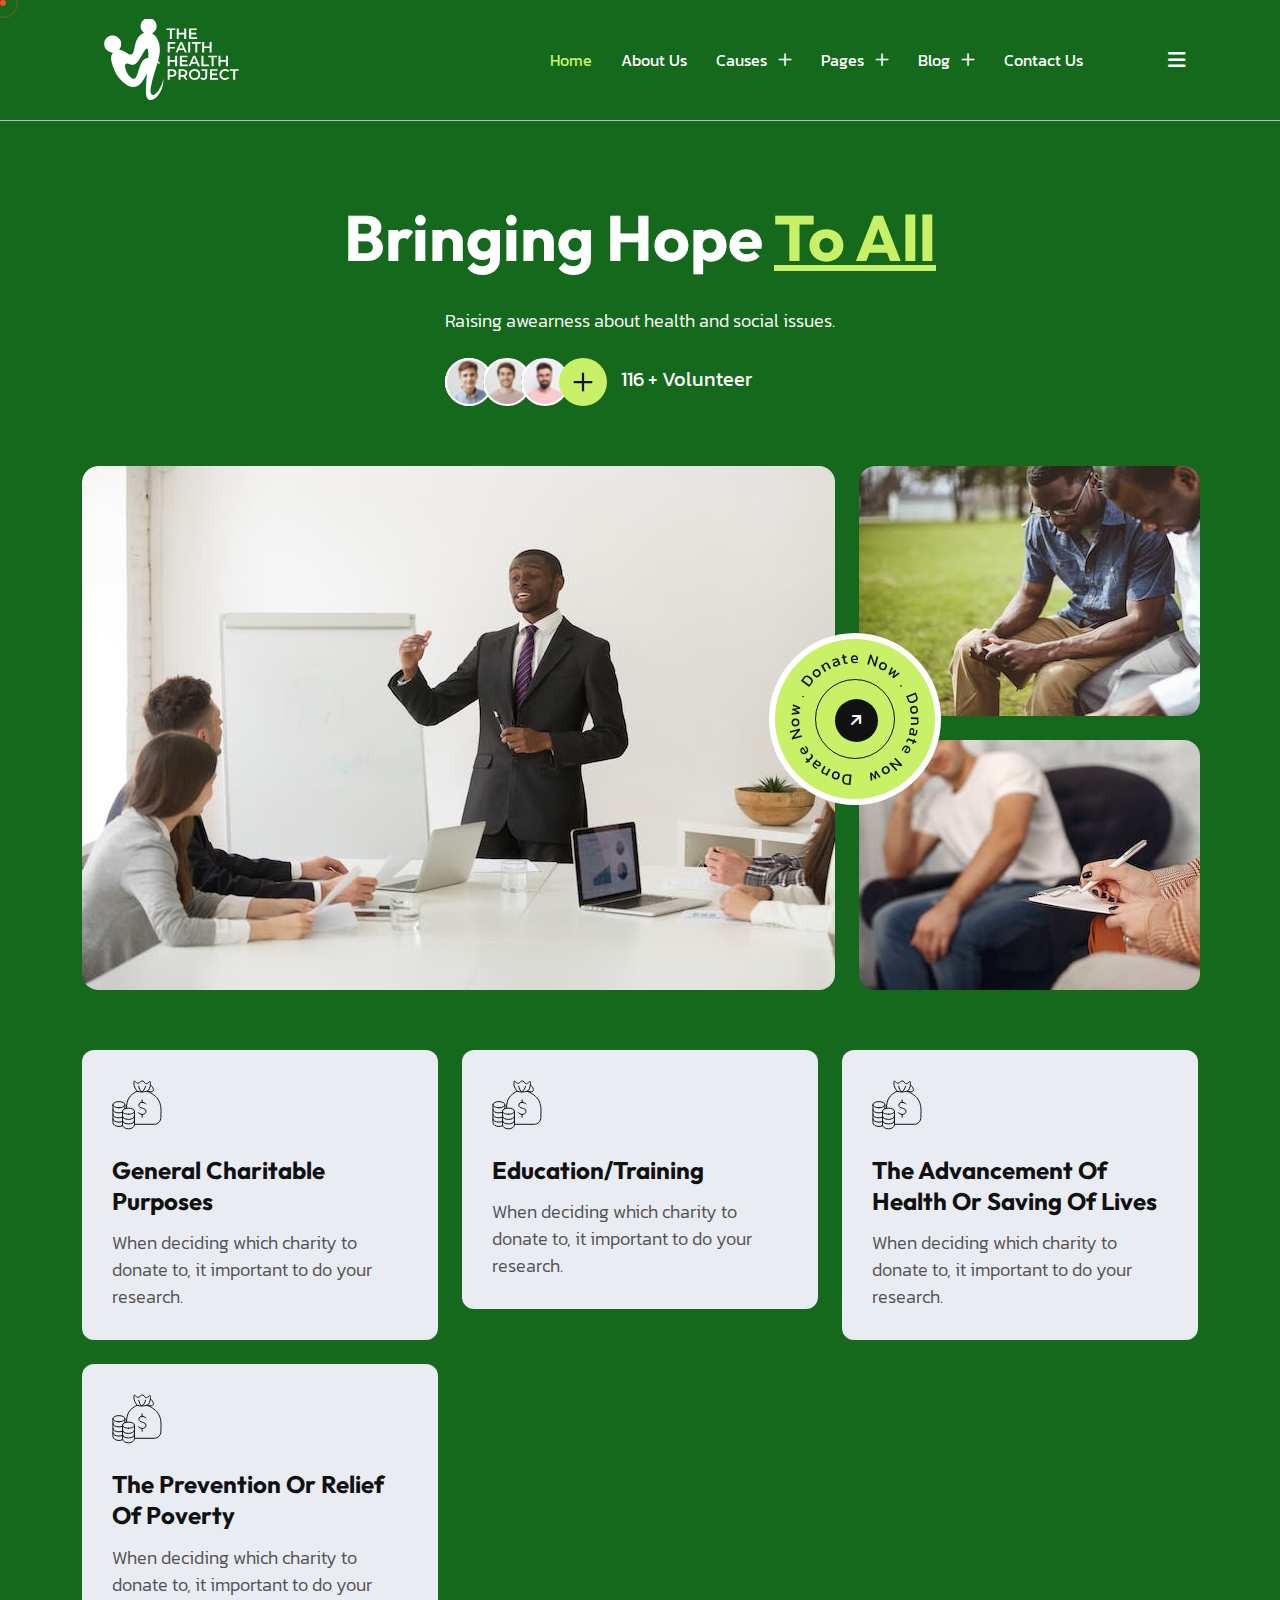
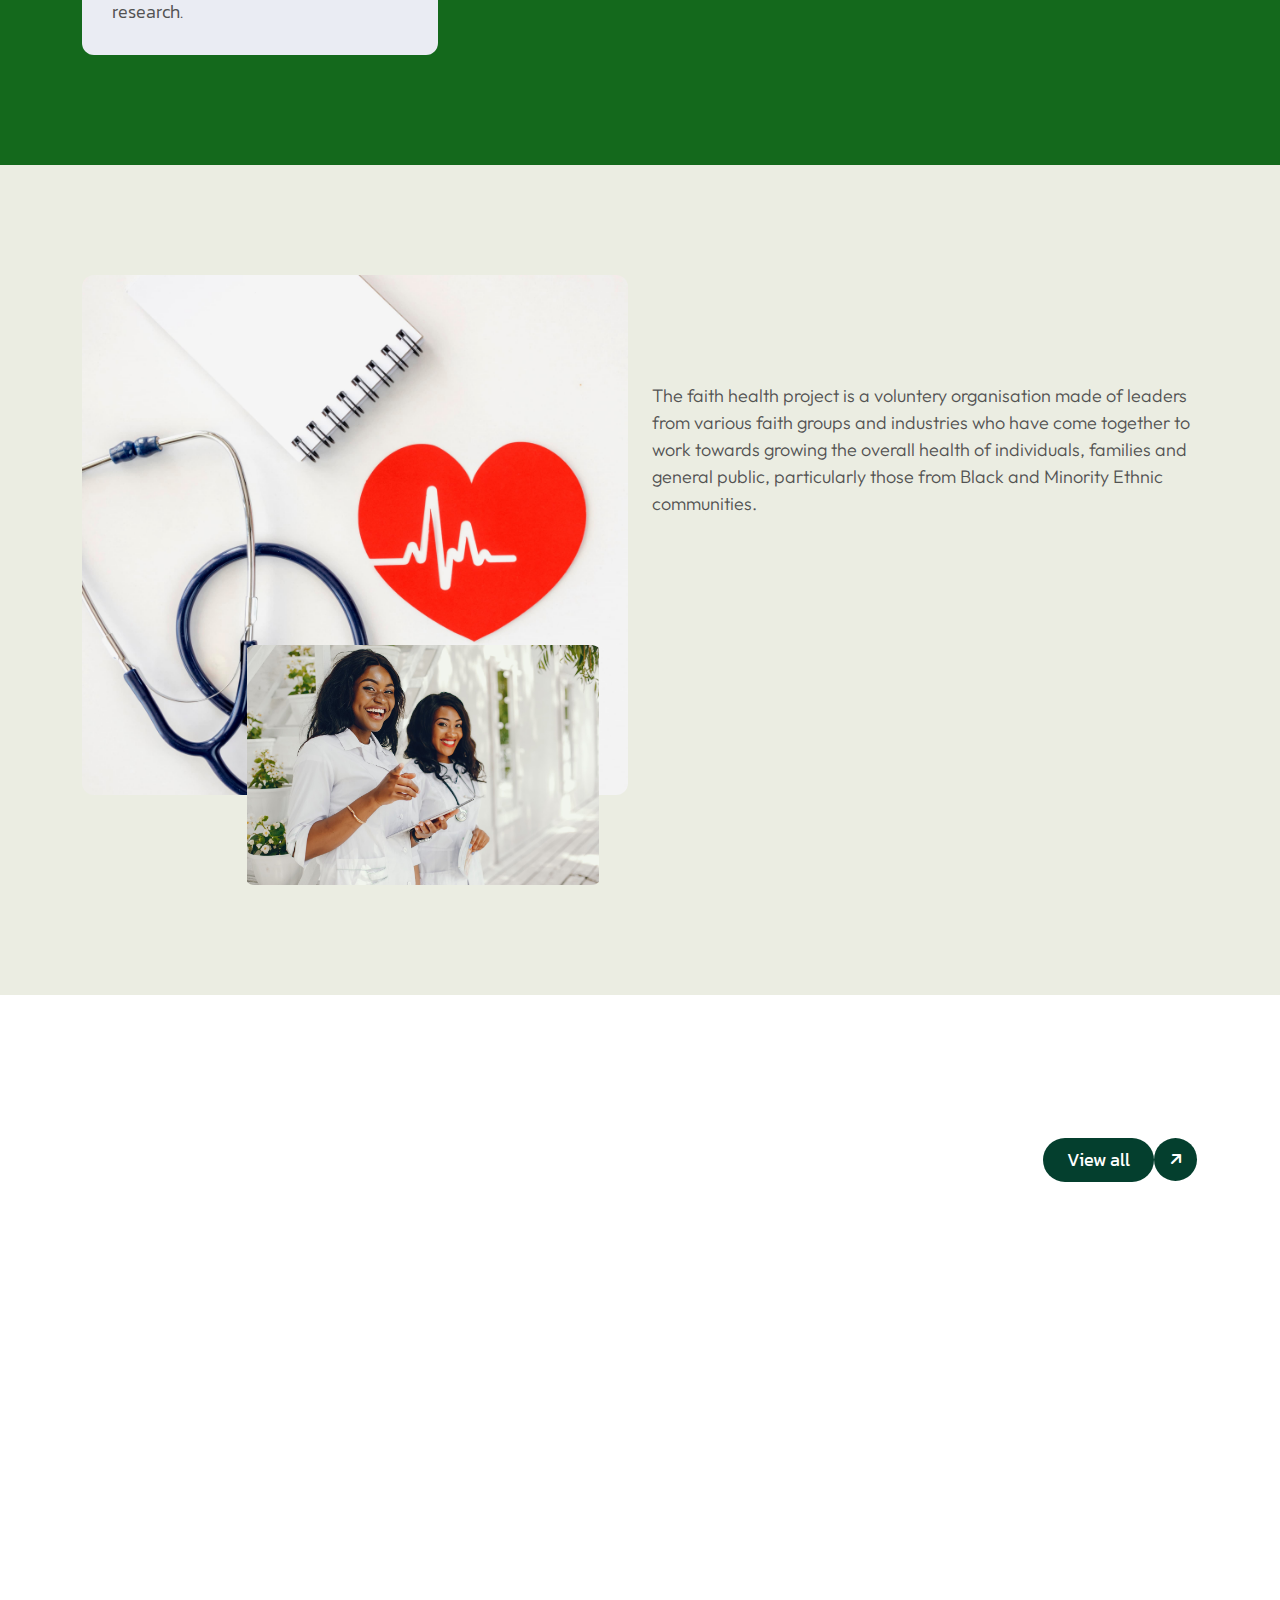
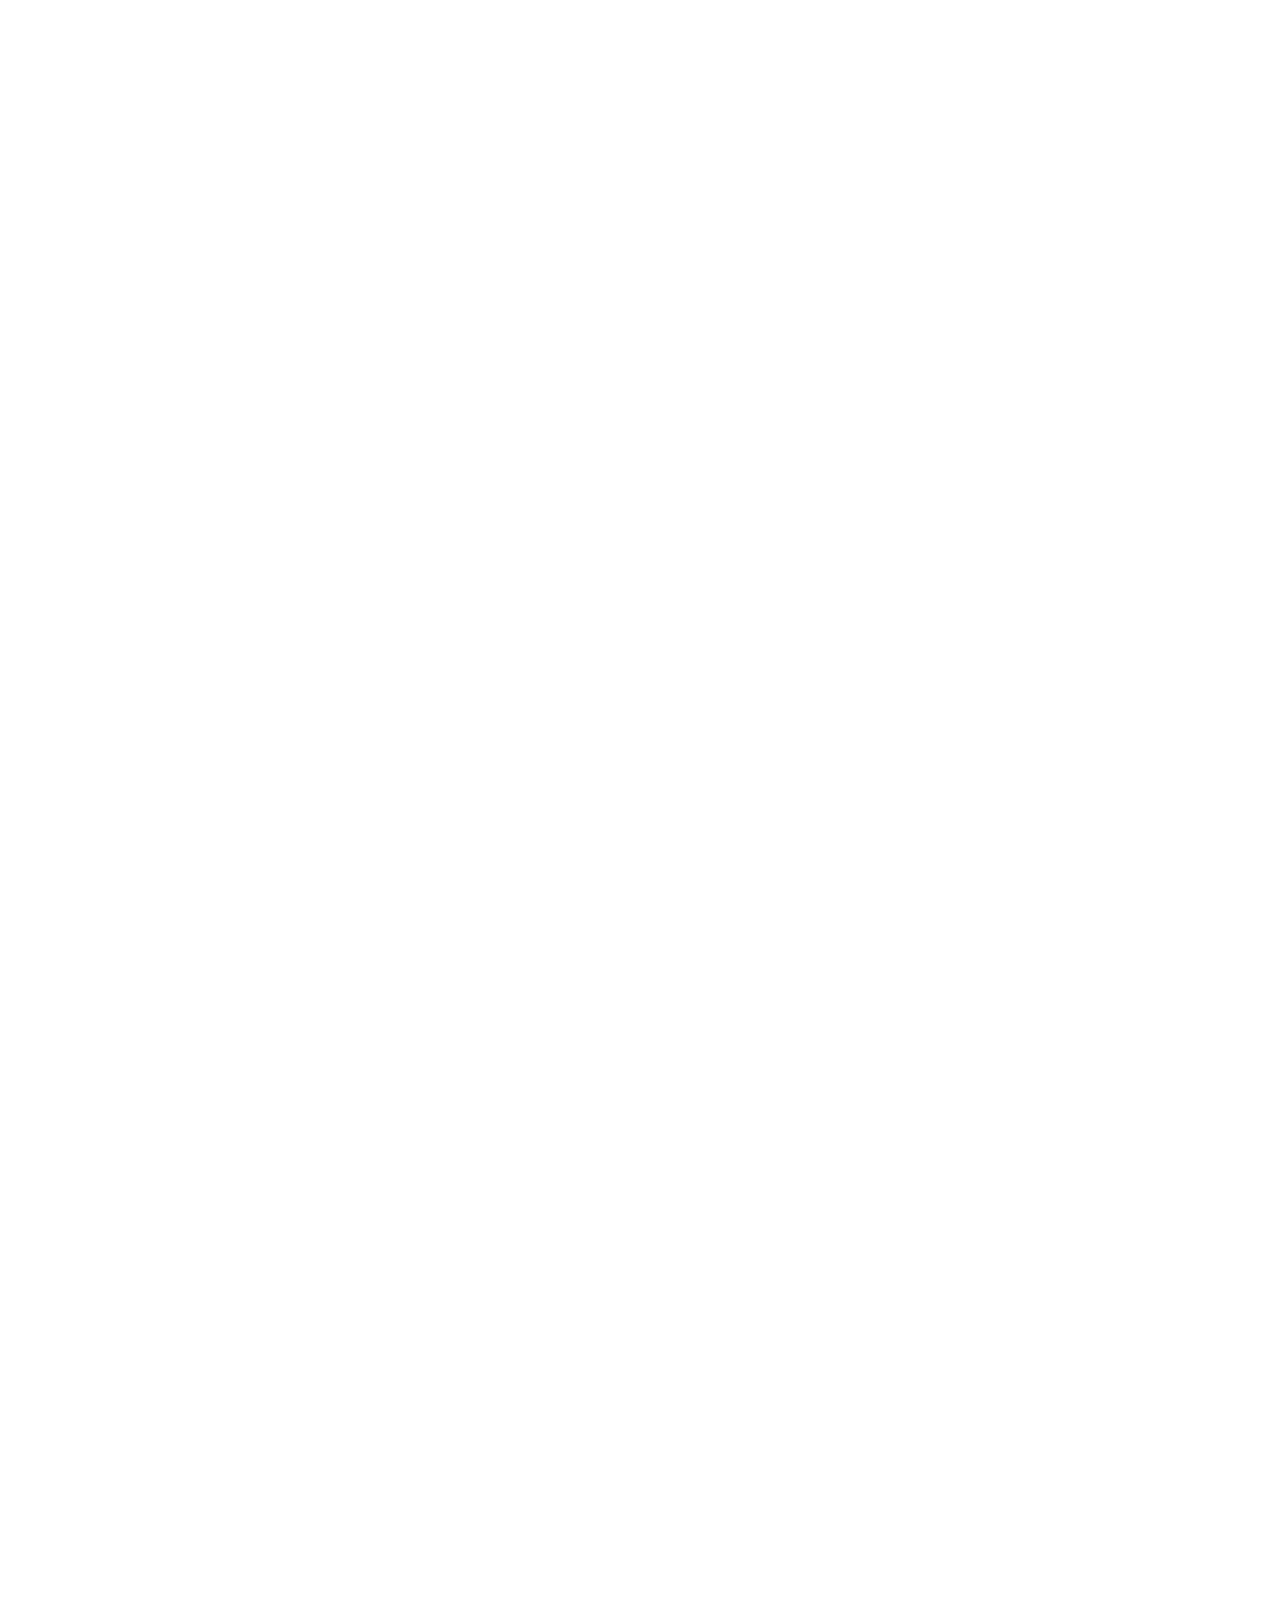
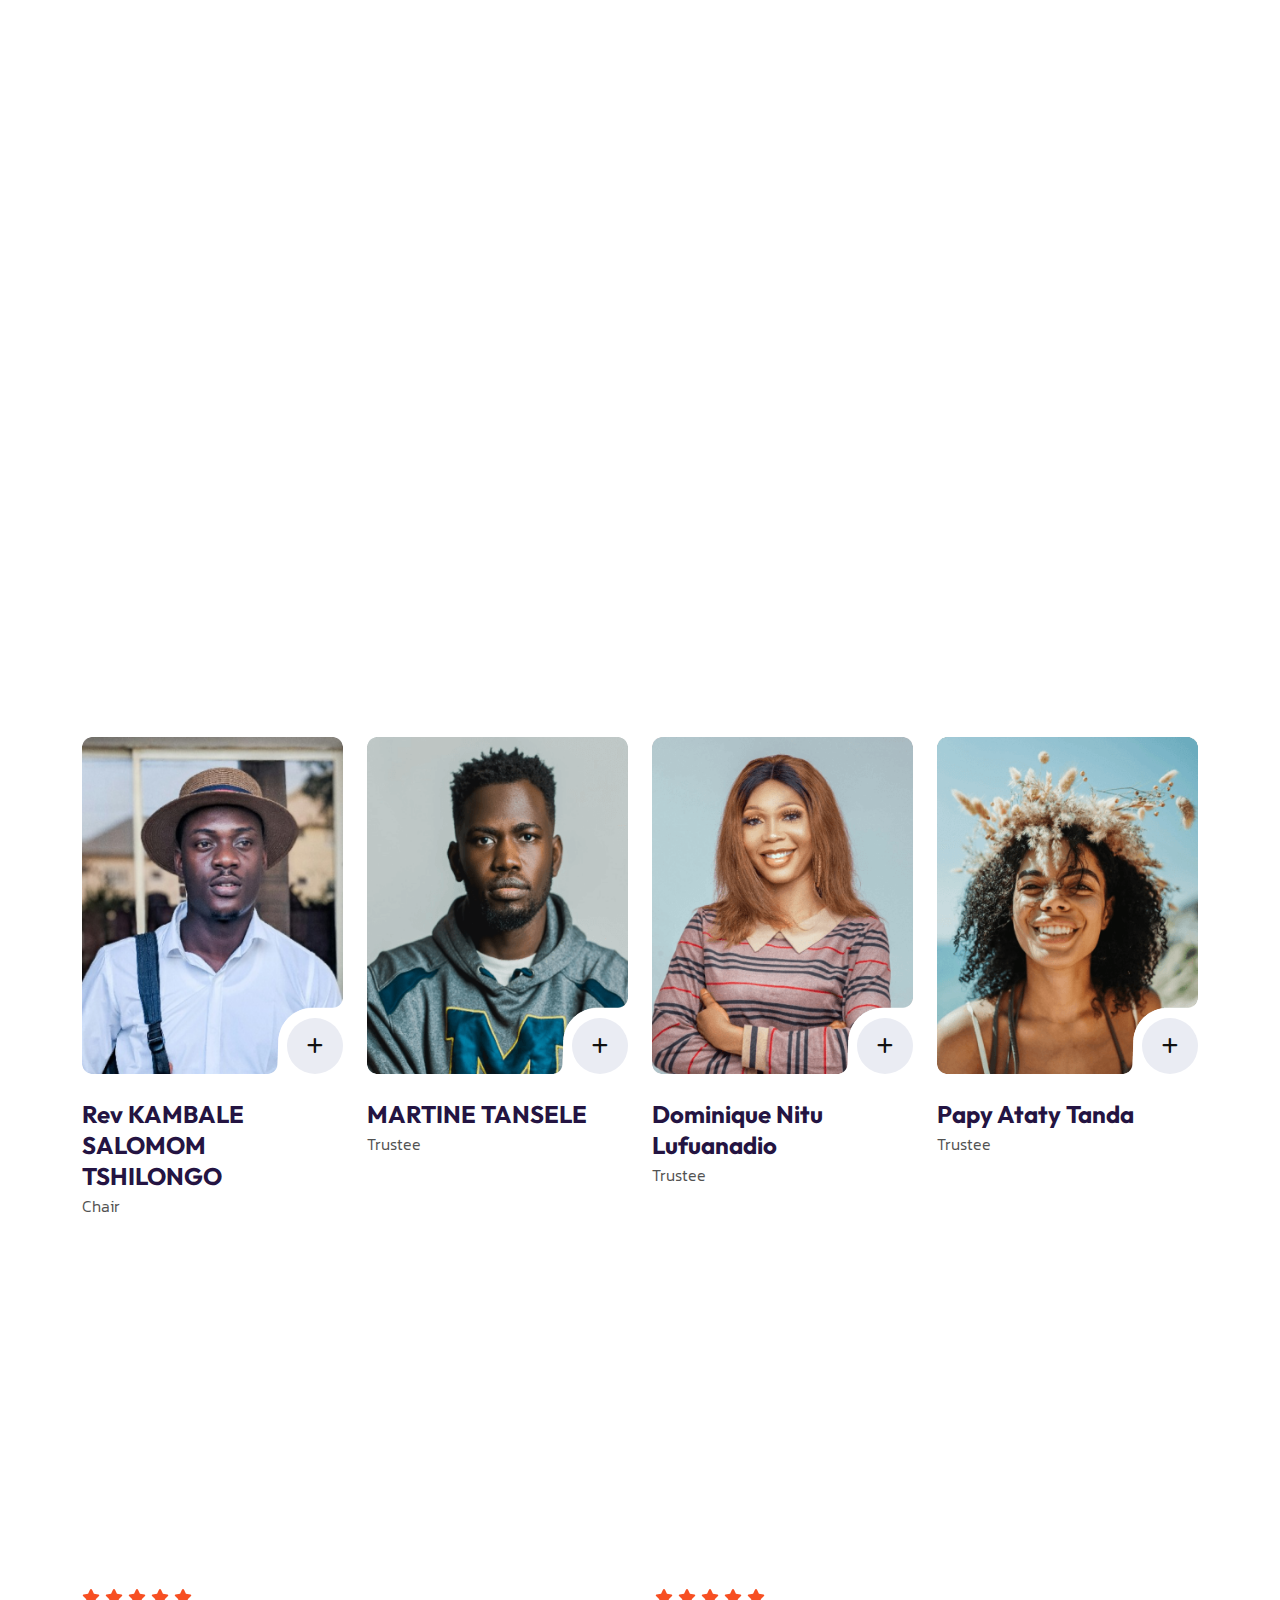
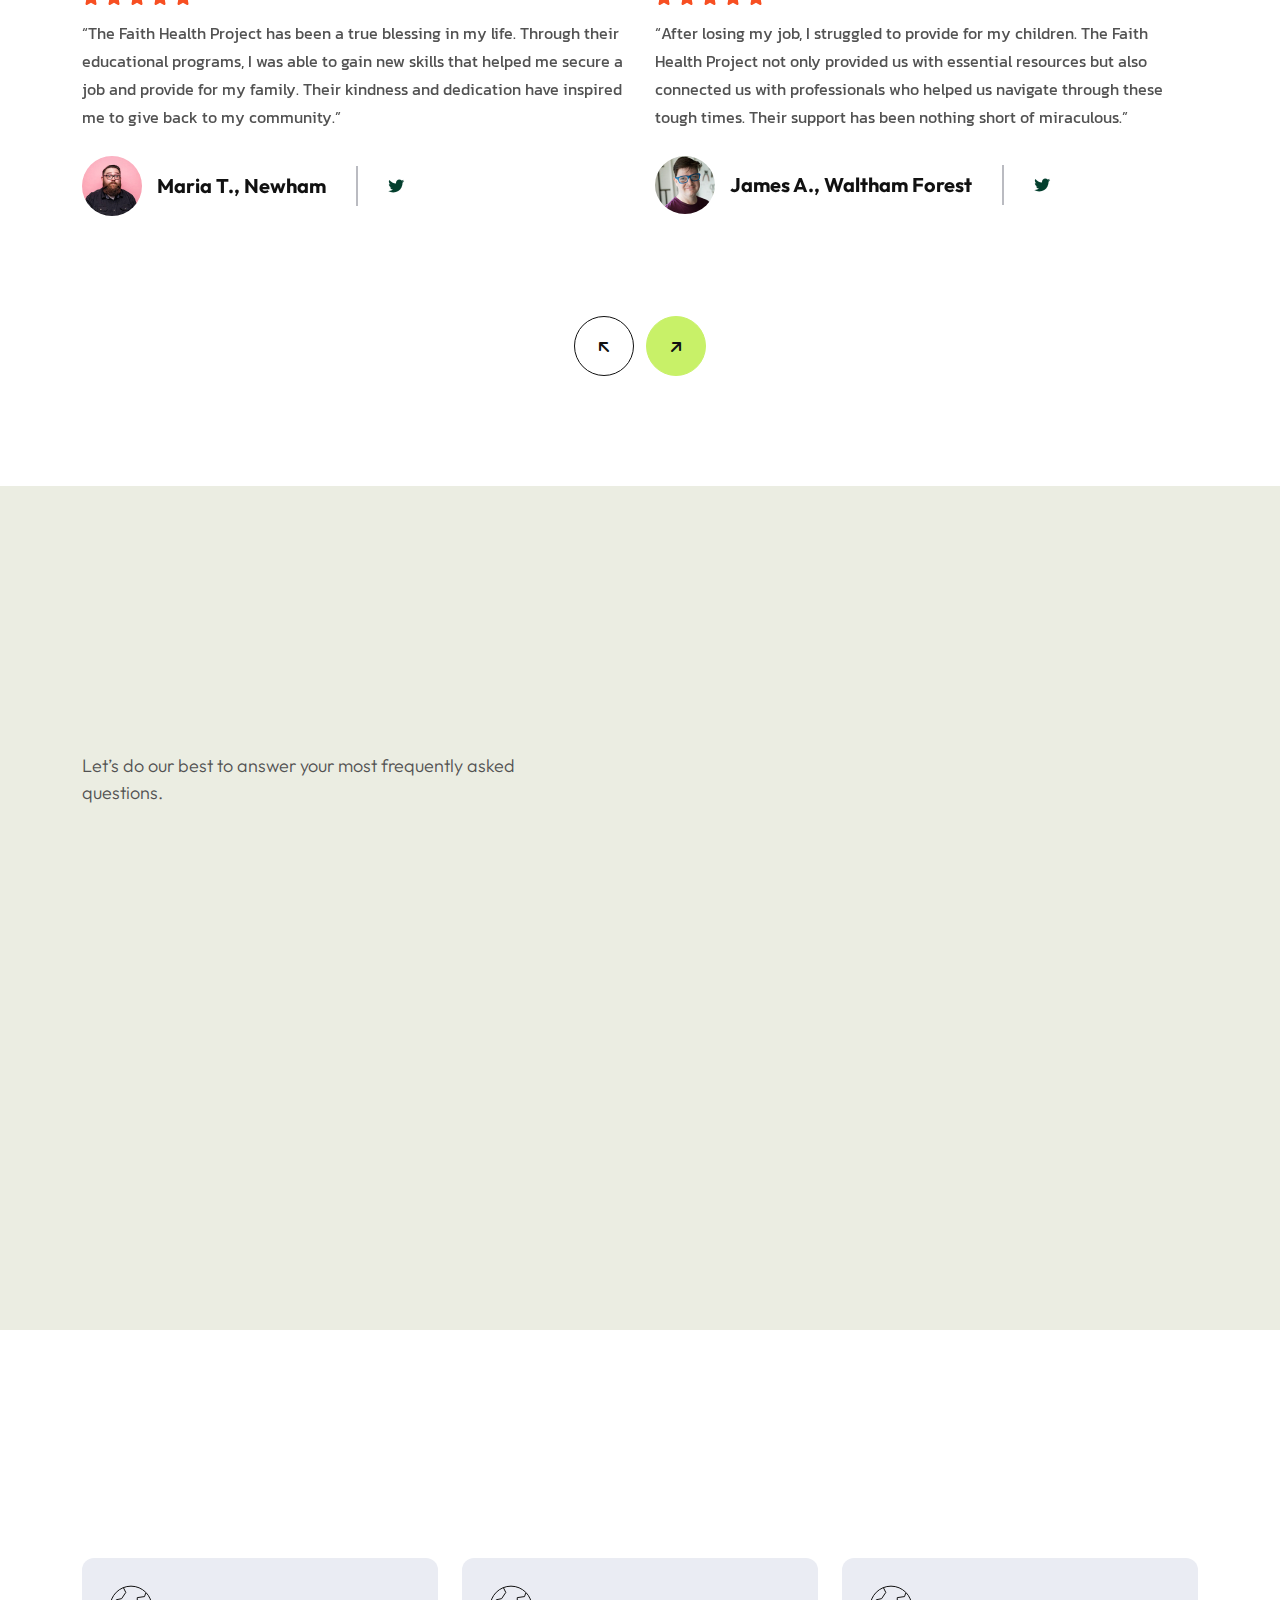
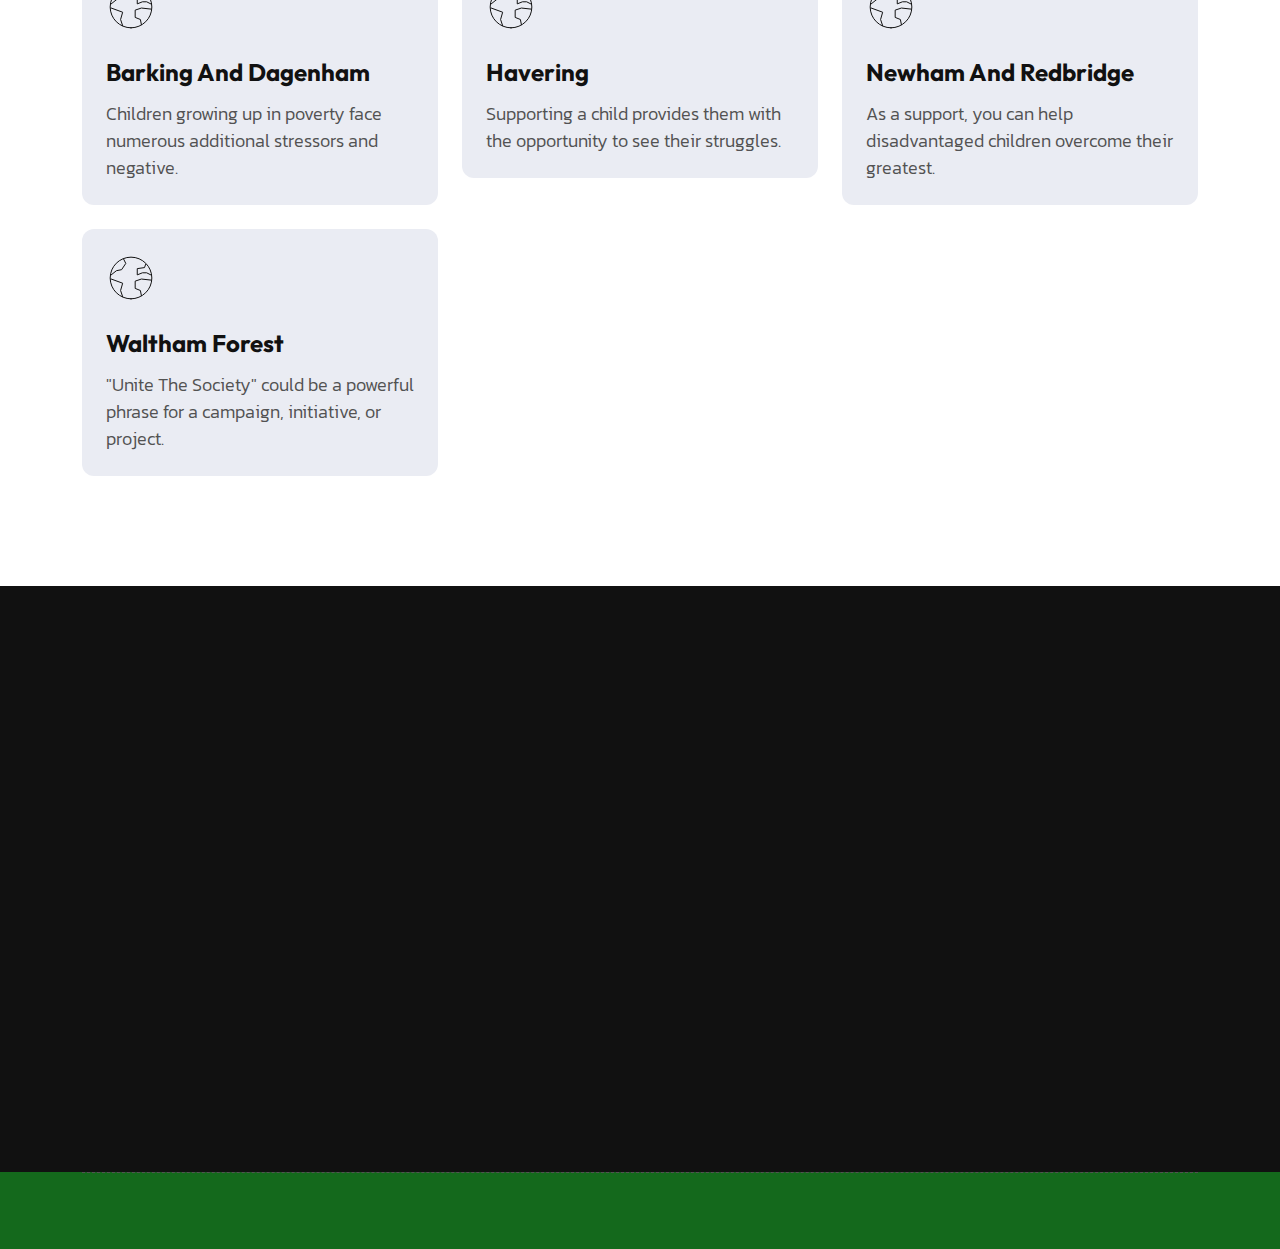
==== commit 52d7fbfa: "update faq" ====
--- a/index.html
+++ b/index.html
@@ -522,16 +522,16 @@
                                             <li><i class="fa-solid fa-star"></i></li>
                                         </ul>
                                     </div>
-                                    <p class="text">Thanks to Moral's education program, I was able to continue
-                                        my studies despite financial hardships. The support not only helped me
-                                        but also inspired me to give back to my community.</p>
+                                    <p class="text">“The Faith Health Project has been a true blessing in my life. Through their educational
+                                        programs, I was able to gain new skills that helped me secure a job and provide for my family.
+                                        Their kindness and dedication have inspired me to give back to my community.”</p>
                                     <div class="fancy-box style2">
                                         <div class="item">
                                             <img src="assets/img/testimonial/testimonialThumb1_1.jpg" alt="img">
                                         </div>
                                         <div class="item">
-                                            <h4 class="title">Esther Howard</h4>
-                                            <span>@iamsedaoi&wv</span>
+                                            <h4 class="title">Maria T., Newham</h4>
+                                            
                                         </div>
                                         <div class="item">
                                             <a href="https://www.x.com/"><i class="fa-brands fa-twitter"></i></a>
@@ -550,16 +550,16 @@
                                             <li><i class="fa-solid fa-star"></i></li>
                                         </ul>
                                     </div>
-                                    <p class="text">Volunteering with Moral has been a transformative
-                                        experience. The opportunity to work directly with communities and see
-                                        the impact of our collective efforts is incredibly rewarding.</p>
+                                    <p class="text">“After losing my job, I struggled to provide for my children. The Faith Health Project not only
+                                        provided us with essential resources but also connected us with professionals who helped us
+                                        navigate through these tough times. Their support has been nothing short of miraculous.”</p>
                                     <div class="fancy-box style2">
                                         <div class="item">
                                             <img src="assets/img/testimonial/testimonialThumb1_2.jpg" alt="img">
                                         </div>
                                         <div class="item">
-                                            <h4 class="title">Masirul Richard</h4>
-                                            <span>@masirulweb</span>
+                                            <h4 class="title">James A., Waltham Forest</h4>
+                                            
                                         </div>
                                         <div class="item">
                                             <a href="https://www.x.com/"><i class="fa-brands fa-twitter"></i></a>
@@ -578,44 +578,16 @@
                                             <li><i class="fa-solid fa-star"></i></li>
                                         </ul>
                                     </div>
-                                    <p class="text">Thanks to Moral's education program, I was able to continue
-                                        my studies despite financial hardships. The support not only helped me
-                                        but also inspired me to give back to my community.</p>
+                                    <p class="text">T“As an elderly person living alone, I felt isolated and neglected. The Faith Health Project brought
+                                        companionship and care into my life. They treated me with dignity and respect, and I’m forever
+                                        grateful for their love and compassion.”</p>
                                     <div class="fancy-box style2">
                                         <div class="item">
                                             <img src="assets/img/testimonial/testimonialThumb1_1.jpg" alt="img">
                                         </div>
                                         <div class="item">
-                                            <h4 class="title">Esther Howard</h4>
-                                            <span>@iamsedaoi&wv</span>
-                                        </div>
-                                        <div class="item">
-                                            <a href="https://www.x.com/"><i class="fa-brands fa-twitter"></i></a>
-                                        </div>
-                                    </div>
-                                </div>
-                            </div>
-                            <div class="swiper-slide">
-                                <div class="testimonila-item style1">
-                                    <div class="star">
-                                        <ul>
-                                            <li><i class="fa-solid fa-star"></i></li>
-                                            <li><i class="fa-solid fa-star"></i></li>
-                                            <li><i class="fa-solid fa-star"></i></li>
-                                            <li><i class="fa-solid fa-star"></i></li>
-                                            <li><i class="fa-solid fa-star"></i></li>
-                                        </ul>
-                                    </div>
-                                    <p class="text">Volunteering with Moral has been a transformative
-                                        experience. The opportunity to work directly with communities and see
-                                        the impact of our collective efforts is incredibly rewarding.</p>
-                                    <div class="fancy-box style2">
-                                        <div class="item">
-                                            <img src="assets/img/testimonial/testimonialThumb1_2.jpg" alt="img">
-                                        </div>
-                                        <div class="item">
-                                            <h4 class="title">Masirul Richard</h4>
-                                            <span>@masirulweb</span>
+                                            <h4 class="title">Evelyn S., Redbridge</h4>
+                                          
                                         </div>
                                         <div class="item">
                                             <a href="https://www.x.com/"><i class="fa-brands fa-twitter"></i></a>
@@ -671,13 +643,14 @@
                                         <button class="accordion-button collapsed" type="button"
                                             data-bs-toggle="collapse" data-bs-target="#faq1" aria-expanded="true"
                                             aria-controls="faq1">
-                                            How Can I Participate?
+                                            What services does The Faith Health Project offer?
                                         </button>
                                     </h5>
                                     <div id="faq1" class="accordion-collapse collapse" data-bs-parent="#accordion">
                                         <div class="accordion-body">
-                                            Participating in an initiative, project, or organization usually involves
-                                            several steps depending on the context.
+                                            We offer a wide range of services, including health and well-being programs, educational
+                                            support, poverty relief, and community development initiatives. We also provide human
+                                            resources, professional services, and infrastructure support to empower individuals and families.
                                         </div>
                                     </div>
                                 </div>
@@ -686,13 +659,13 @@
                                         <button class="accordion-button collapsed" type="button"
                                             data-bs-toggle="collapse" data-bs-target="#faq2" aria-expanded="false"
                                             aria-controls="faq2">
-                                            Whom Do I Contact If I Wish To Volunteer?
+                                            How can I get involved with The Faith Health Project?
                                         </button>
                                     </h5>
                                     <div id="faq2" class="accordion-collapse collapse" data-bs-parent="#accordion">
                                         <div class="accordion-body">
-                                            Yes, we welcome visitors who are interested in seeing our projects or
-                                            facilities your request. Where does my donation go?
+                                            There are many ways to get involved, whether through volunteering, donating, or partnering with
+                                            us. Visit our “Get Involved” page for more details on how you can contribute to our mission.
                                         </div>
                                     </div>
                                 </div>
@@ -700,13 +673,29 @@
                                     <h5 class="accordion-header">
                                         <button class="accordion-button" type="button" data-bs-toggle="collapse"
                                             data-bs-target="#faq3" aria-expanded="false" aria-controls="faq3">
-                                            Will My Contributions Be Appreciated?
+                                            Who benefits from your services?
                                         </button>
                                     </h5>
                                     <div id="faq3" class="accordion-collapse show" data-bs-parent="#accordion">
                                         <div class="accordion-body">
-                                            Contributions are often appreciated in different ways depending on the
-                                            context. If you're asking in the context of work, community, or a project.
+                                            We serve a diverse range of individuals, including children and young people, the elderly,
+                                            people with disabilities, and ethnic and racial minorities. Our services are designed to uplift and
+                                            support all members of the community.
+                                        </div>
+                                    </div>
+                                </div>
+                                <div class="accordion-item wow fadeInUp" data-wow-delay=".7s">
+                                    <h5 class="accordion-header">
+                                        <button class="accordion-button collapsed" type="button"
+                                            data-bs-toggle="collapse" data-bs-target="#faq4" aria-expanded="false"
+                                            aria-controls="faq4">
+                                            Where do you operate?
+                                        </button>
+                                    </h5>
+                                    <div id="faq4" class="accordion-collapse collapse" data-bs-parent="#accordion">
+                                        <div class="accordion-body">
+                                            We focus our efforts in the areas of Barking and Dagenham, Havering, Newham, Redbridge,
+                                            and Waltham Forest.
                                         </div>
                                     </div>
                                 </div>
@@ -715,13 +704,29 @@
                                         <button class="accordion-button collapsed" type="button"
                                             data-bs-toggle="collapse" data-bs-target="#faq5" aria-expanded="false"
                                             aria-controls="faq5">
-                                            How can charity help people?
+                                            How is The Faith Health Project funded?
                                         </button>
                                     </h5>
                                     <div id="faq5" class="accordion-collapse collapse" data-bs-parent="#accordion">
                                         <div class="accordion-body">
-                                            Charity plays a crucial role in helping people in various ways. Here's how
-                                            charitable efforts can make a significant impact.
+                                            Our work is funded through donations from generous supporters, grants, and partnerships with
+                                            other organizations. Every contribution helps us continue our mission of serving those in need.
+                                            and Waltham Forest.
+                                        </div>
+                                    </div>
+                                </div>
+                                <div class="accordion-item wow fadeInUp" data-wow-delay=".7s">
+                                    <h5 class="accordion-header">
+                                        <button class="accordion-button collapsed" type="button"
+                                            data-bs-toggle="collapse" data-bs-target="#faq6" aria-expanded="false"
+                                            aria-controls="faq6">
+                                            Is The Faith Health Project a registered charity?
+                                        </button>
+                                    </h5>
+                                    <div id="faq6" class="accordion-collapse collapse" data-bs-parent="#accordion">
+                                        <div class="accordion-body">
+                                            Yes, we are a registered Christian charity committed to following the teachings of Christ in all
+                                            our endeavors.
                                         </div>
                                     </div>
                                 </div>
@@ -738,7 +743,7 @@
             <div class="section-title-area">
                 <div class="section-title text-center">
                     <div class="subtitle text-start wow fadeInUp" data-wow-delay=".5s"> <span class="mr-7">
-                            <img src="assets/img/icon/starIcon.jpg" alt="icon"></span> Who we help: </div>
+                            <img src="assets/img/icon/starIcon.jpg" alt="icon"></span> </div>
                     <h2 class="mt-15 wow fadeInUp" data-wow-delay=".3s">Where we  <span>operates:</span></h2>
                 </div>
                 
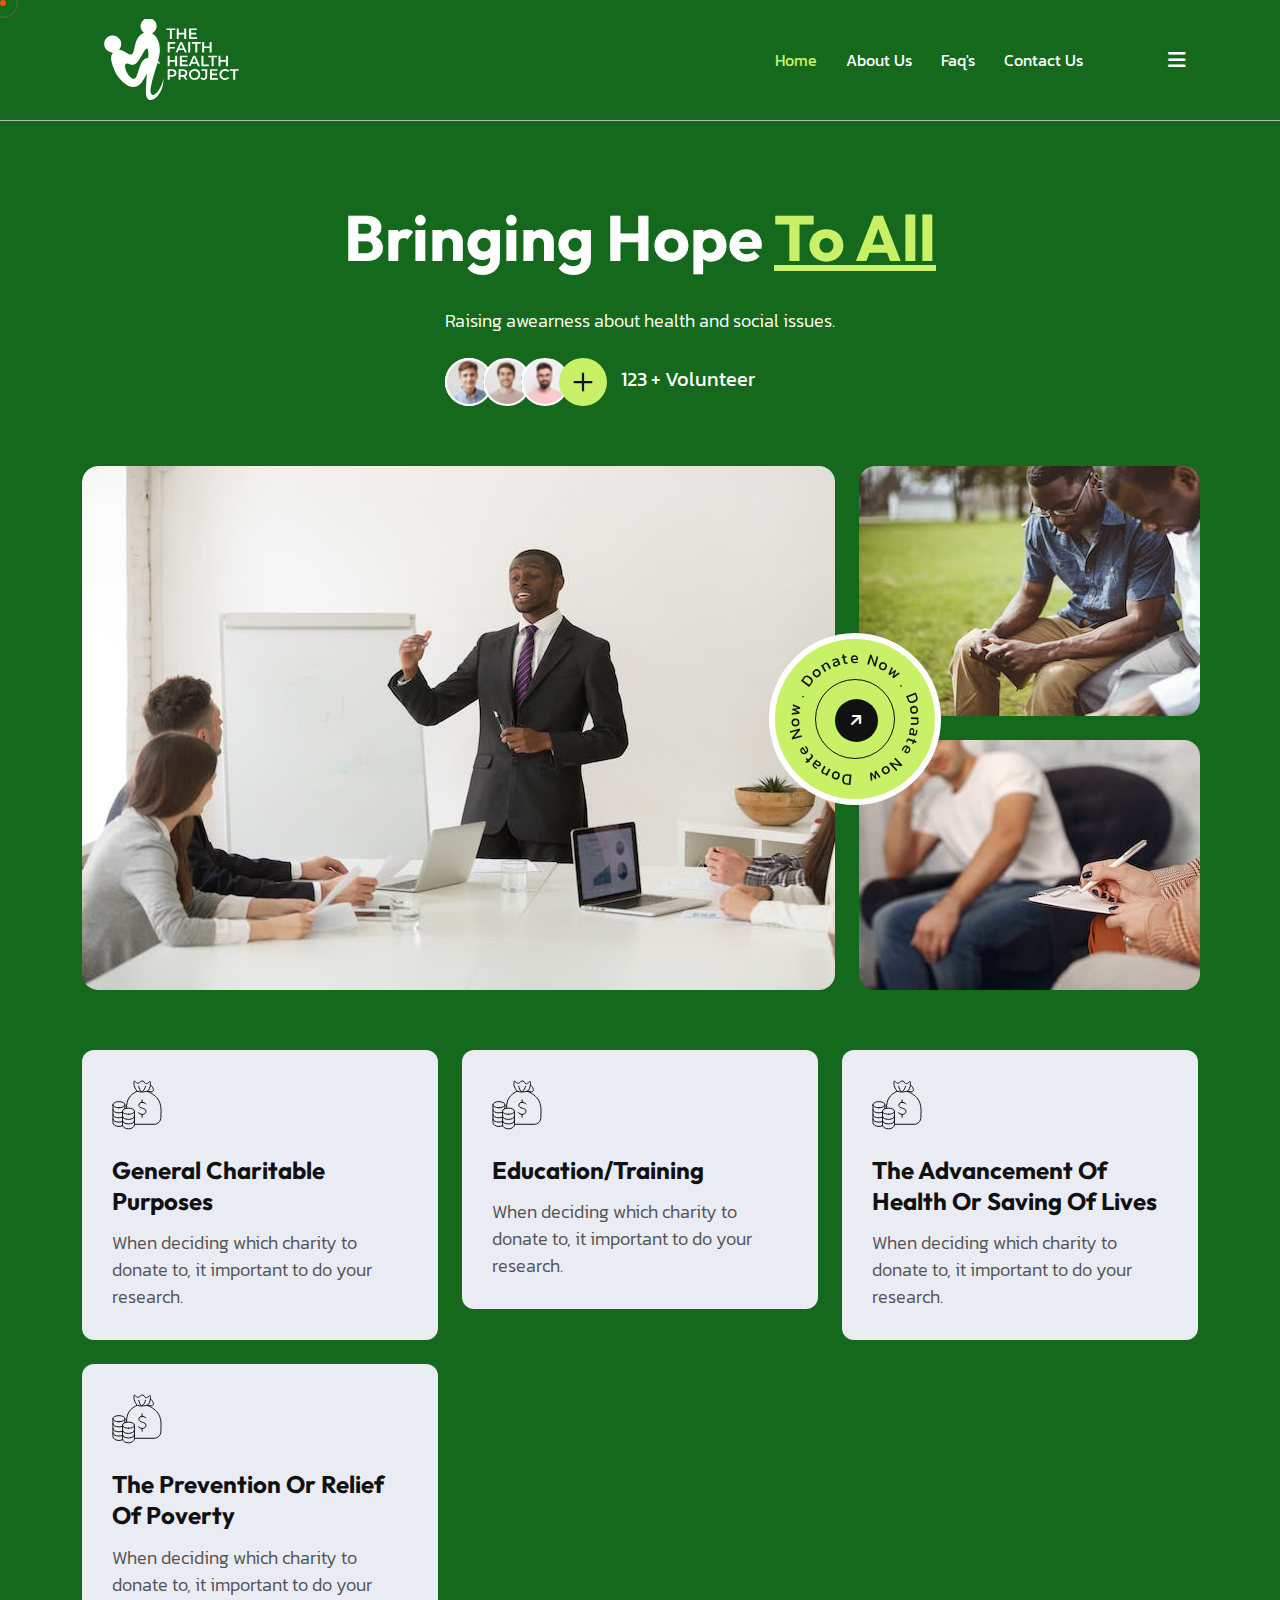
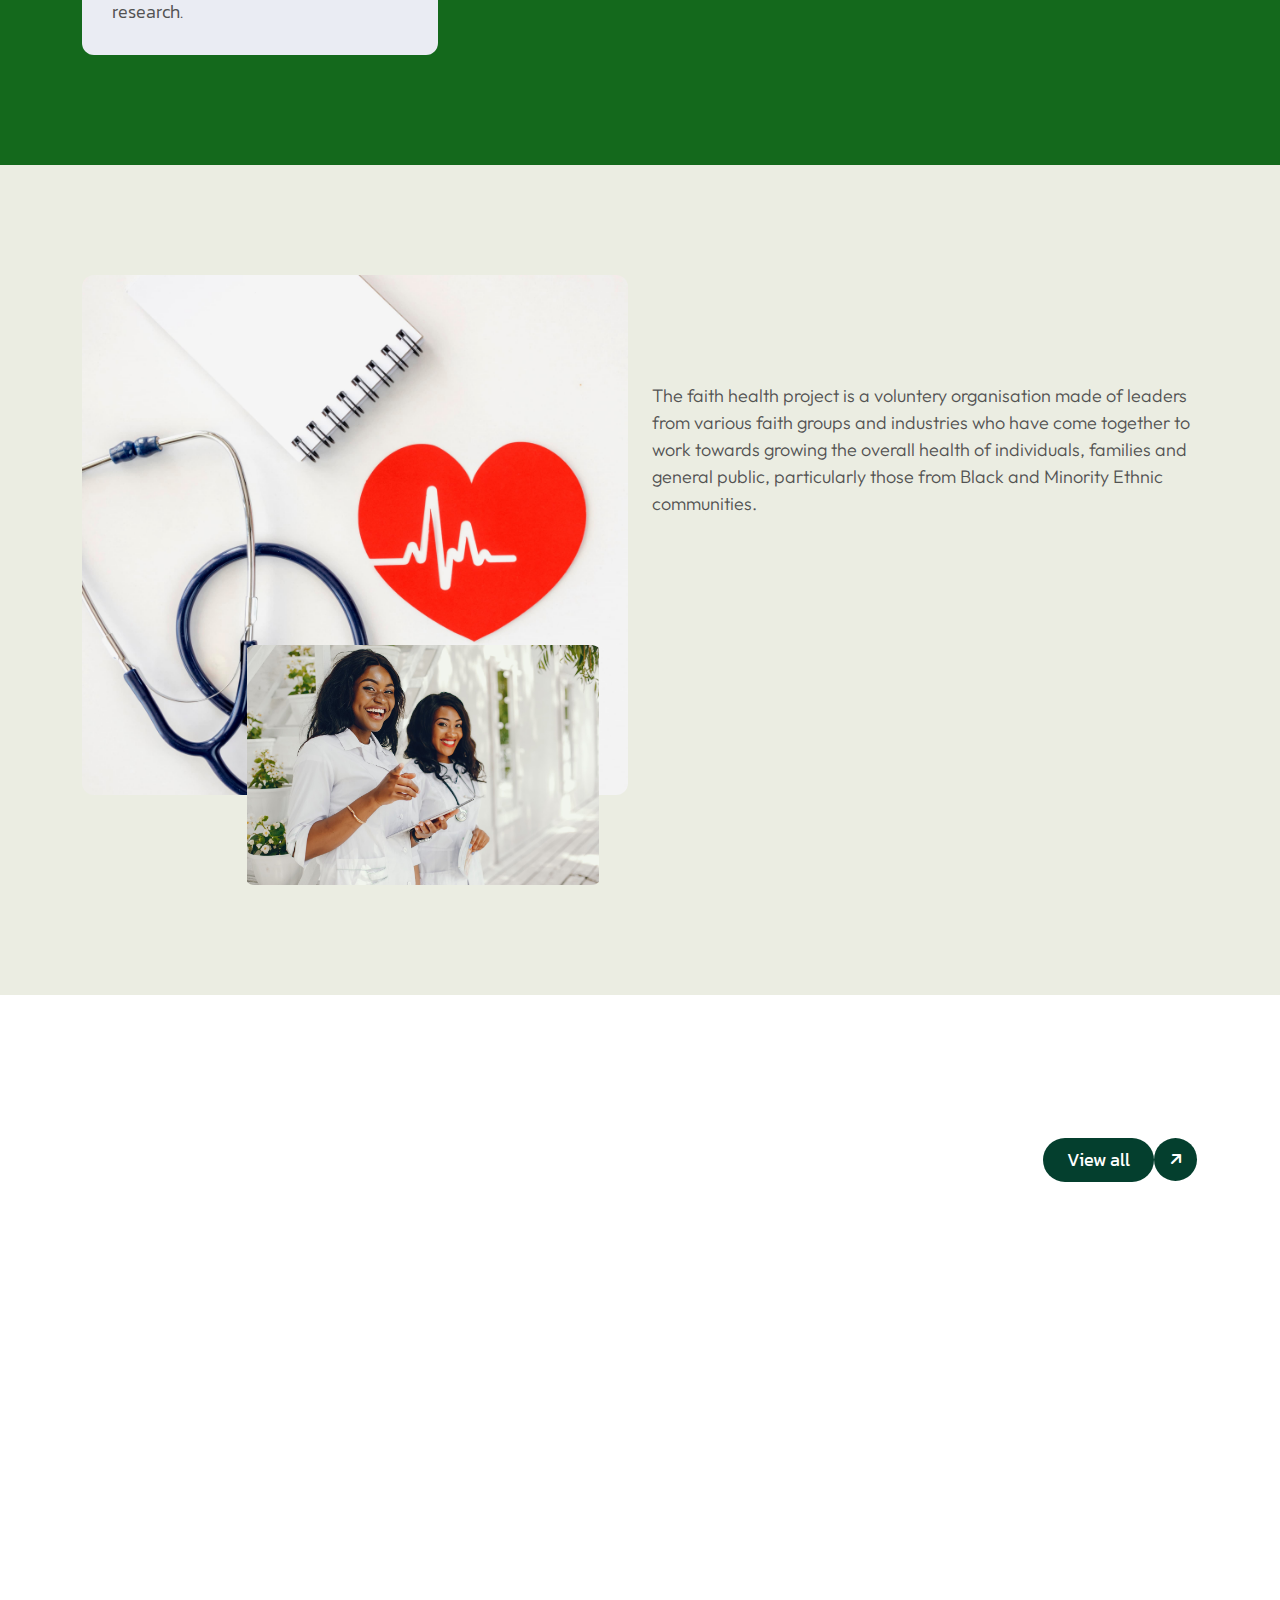
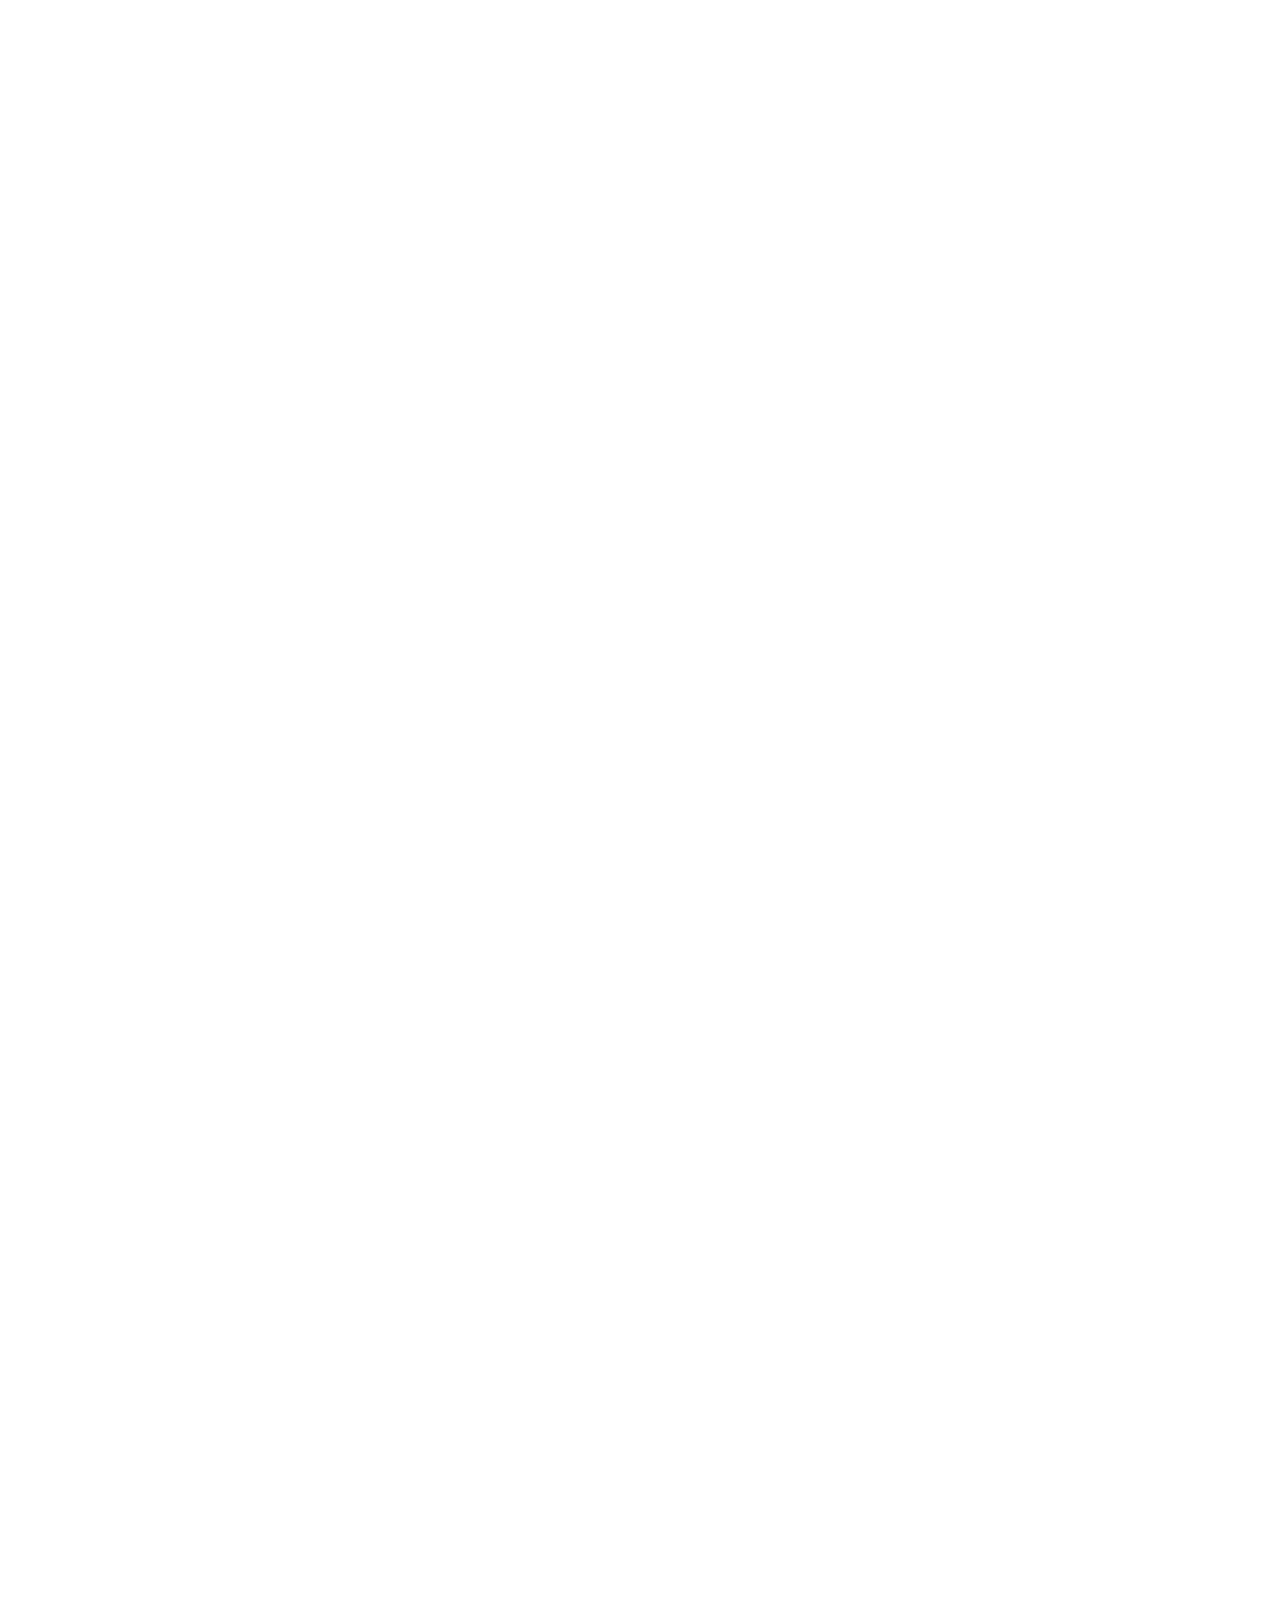
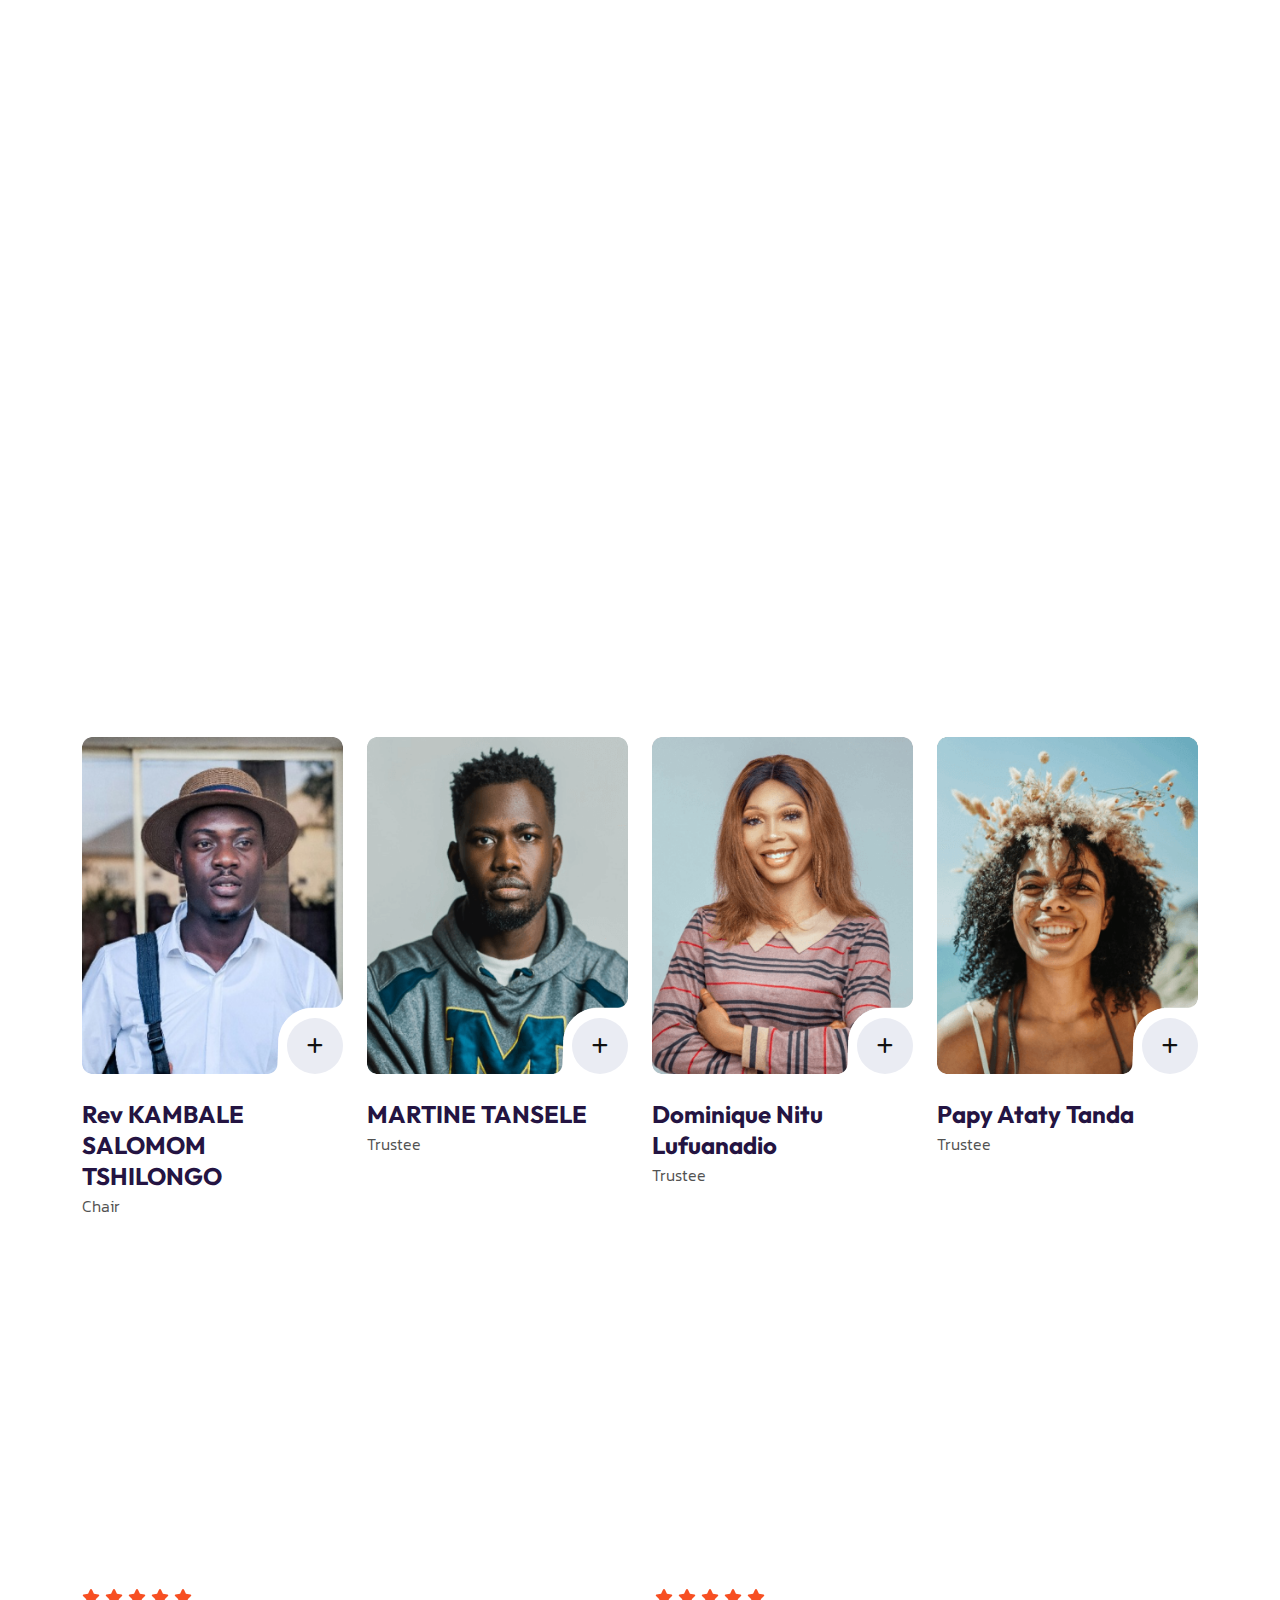
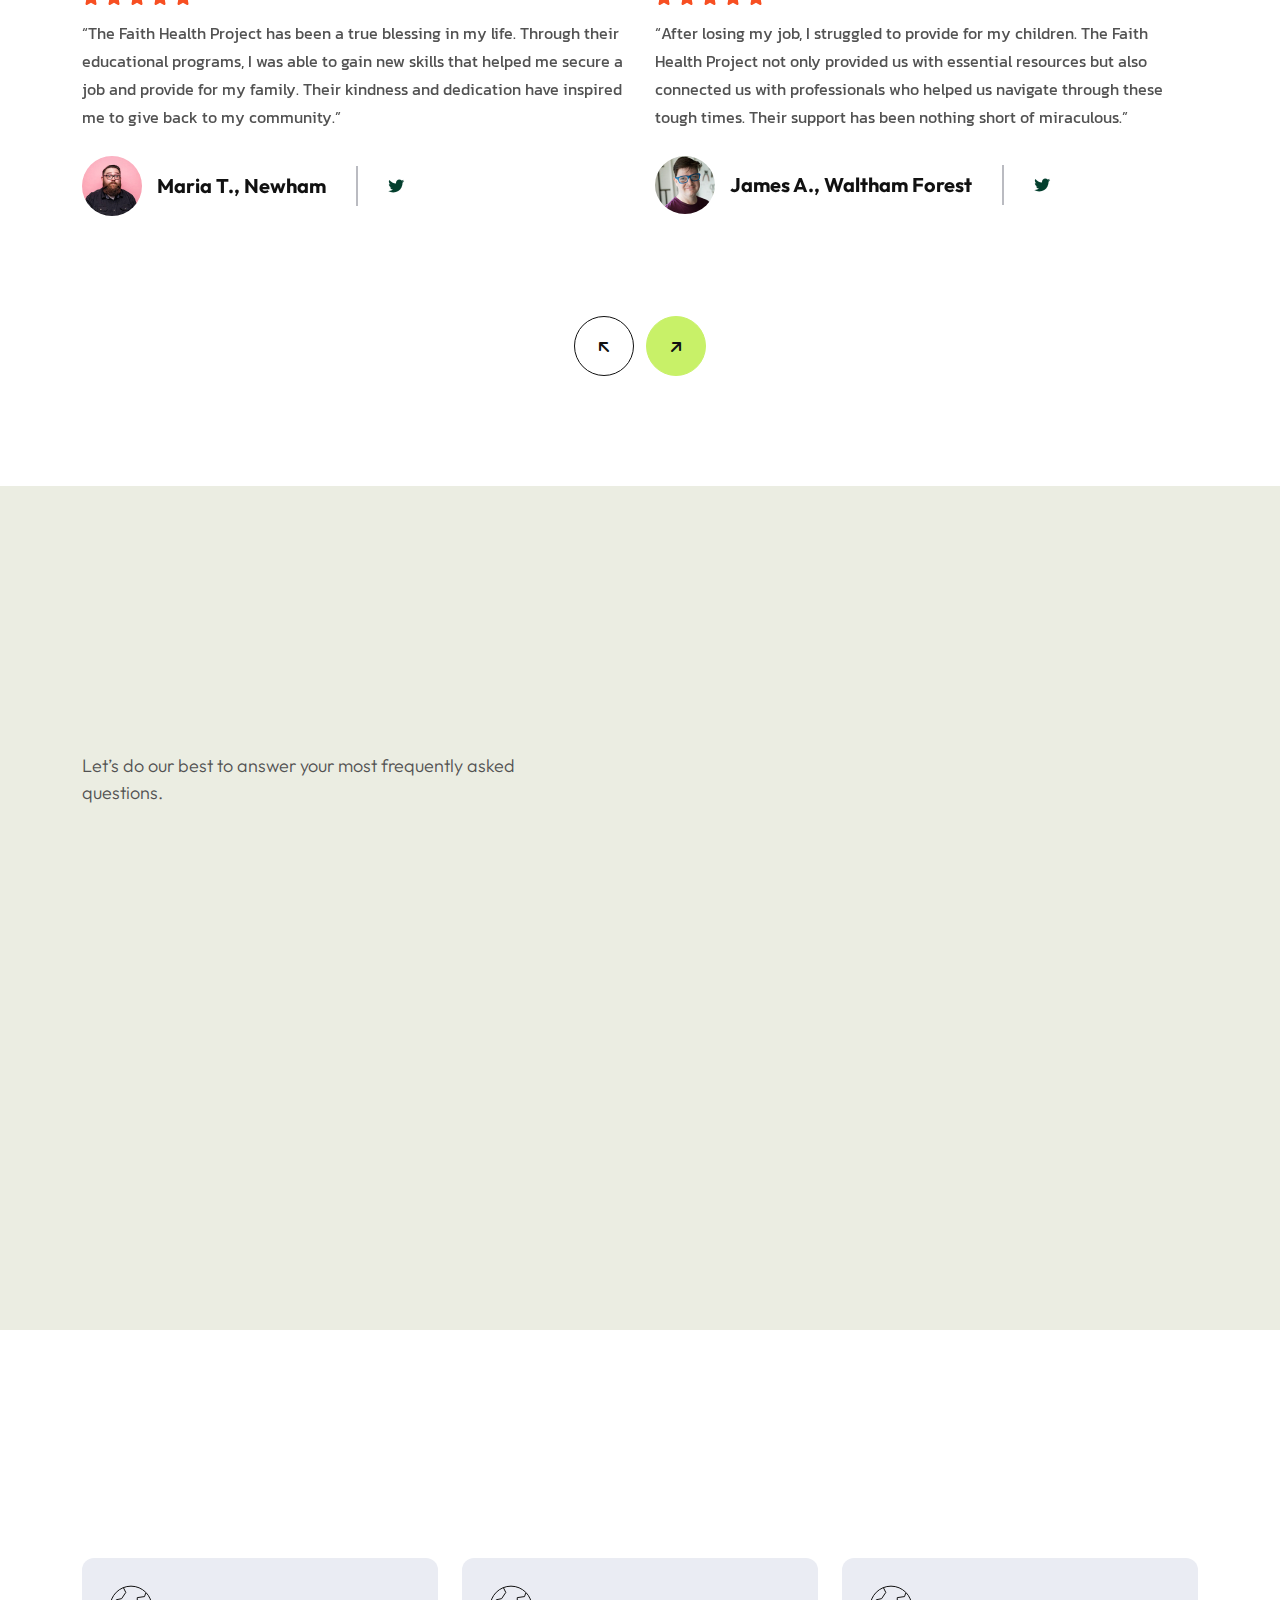
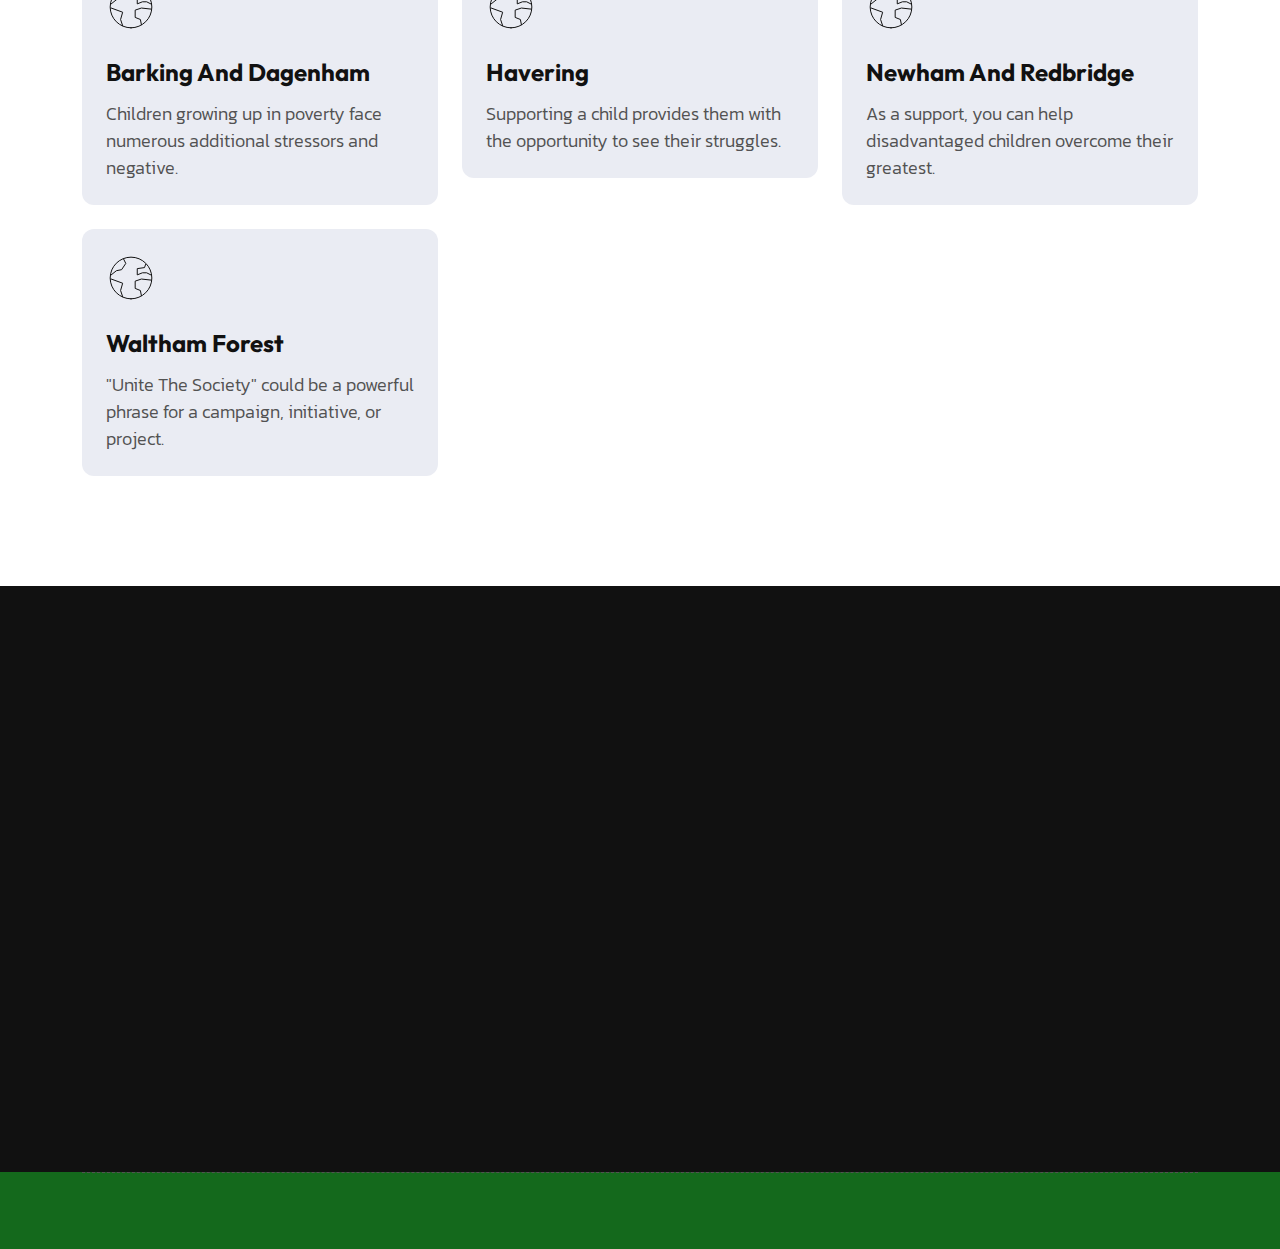
==== commit 0d71bf5d: "update footer" ====
--- a/index.html
+++ b/index.html
@@ -145,48 +145,7 @@
                                                 <li>
                                                     <a href="about.html">About Us</a>
                                                 </li>
-                                                <li>
-                                                    <a href="causes.html">
-                                                        Causes
-                                                        <i class="fa-regular fa-plus"></i>
-                                                    </a>
-                                                    <ul class="submenu">
-                                                        <li><a href="causes.html">Causes</a></li>
-                                                        <li><a href="causes-details.html">Causes Details</a></li>
-                                                    </ul>
-                                                </li>
-                                                <li class="has-dropdown">
-                                                    <a href="#">
-                                                        Pages
-                                                        <i class="fa-regular fa-plus"></i>
-                                                    </a>
-                                                    <ul class="submenu">
-                                                        <li class="has-dropdown">
-                                                            <a href="team.html">
-                                                                Our Volunteer
-                                                                <i class="fas fa-angle-down"></i>
-                                                            </a>
-                                                            <ul class="submenu">
-                                                                <li><a href="team.html">Volunteer</a></li>
-                                                                <li><a href="team-details.html">Volunteer Details</a>
-                                                                </li>
-                                                            </ul>
-                                                        </li>
-                                                        <li><a href="testimonials.html">Testimonials</a></li>
-                                                        <li><a href="faq.html">Faq's</a></li>
-                                                        <li><a href="error.html">Error Page</a></li>
-                                                    </ul>
-                                                </li>
-                                                <li>
-                                                    <a href="blog.html">
-                                                        Blog
-                                                        <i class="fa-regular fa-plus"></i>
-                                                    </a>
-                                                    <ul class="submenu">
-                                                        <li><a href="blog.html">Blog</a></li>
-                                                        <li><a href="blog-details.html">Blog Details</a></li>
-                                                    </ul>
-                                                </li>
+                                                <li><a href="faq.html">Faq's</a></li>
                                                 <li>
                                                     <a href="contact.html">Contact Us</a>
                                                 </li>
@@ -831,27 +790,21 @@
                             </div>
                             <ul class="list-area">
                                 <li>
-                                    <a href="team.html">
+                                    <a href="index.html">
                                         <i class="fa-solid fa-chevrons-right"></i>
-                                        Our Team
+                                        Home
                                     </a>
                                 </li>
                                 <li>
-                                    <a href="causes.html">
+                                    <a href="faq.html">
                                         <i class="fa-solid fa-chevrons-right"></i>
-                                        Causes
+                                        faq
                                     </a>
                                 </li>
                                 <li>
-                                    <a href="blog.html">
+                                    <a href="about.html">
                                         <i class="fa-solid fa-chevrons-right"></i>
-                                        Our Blog
-                                    </a>
-                                </li>
-                                <li>
-                                    <a href="contact.html">
-                                        <i class="fa-solid fa-chevrons-right"></i>
-                                        Contact Us
+                                        About Us
                                     </a>
                                 </li>
                             </ul>
@@ -893,10 +846,6 @@
                                 </div>
                             </a>
 
-                            <div class="footer-content">
-                                <p class="mb-1">09 : 00 AM - 10 : 30 PM</p>
-                                <p>Saturday - Thursday</p>
-                            </div>
                         </div>
                     </div>
                 </div>
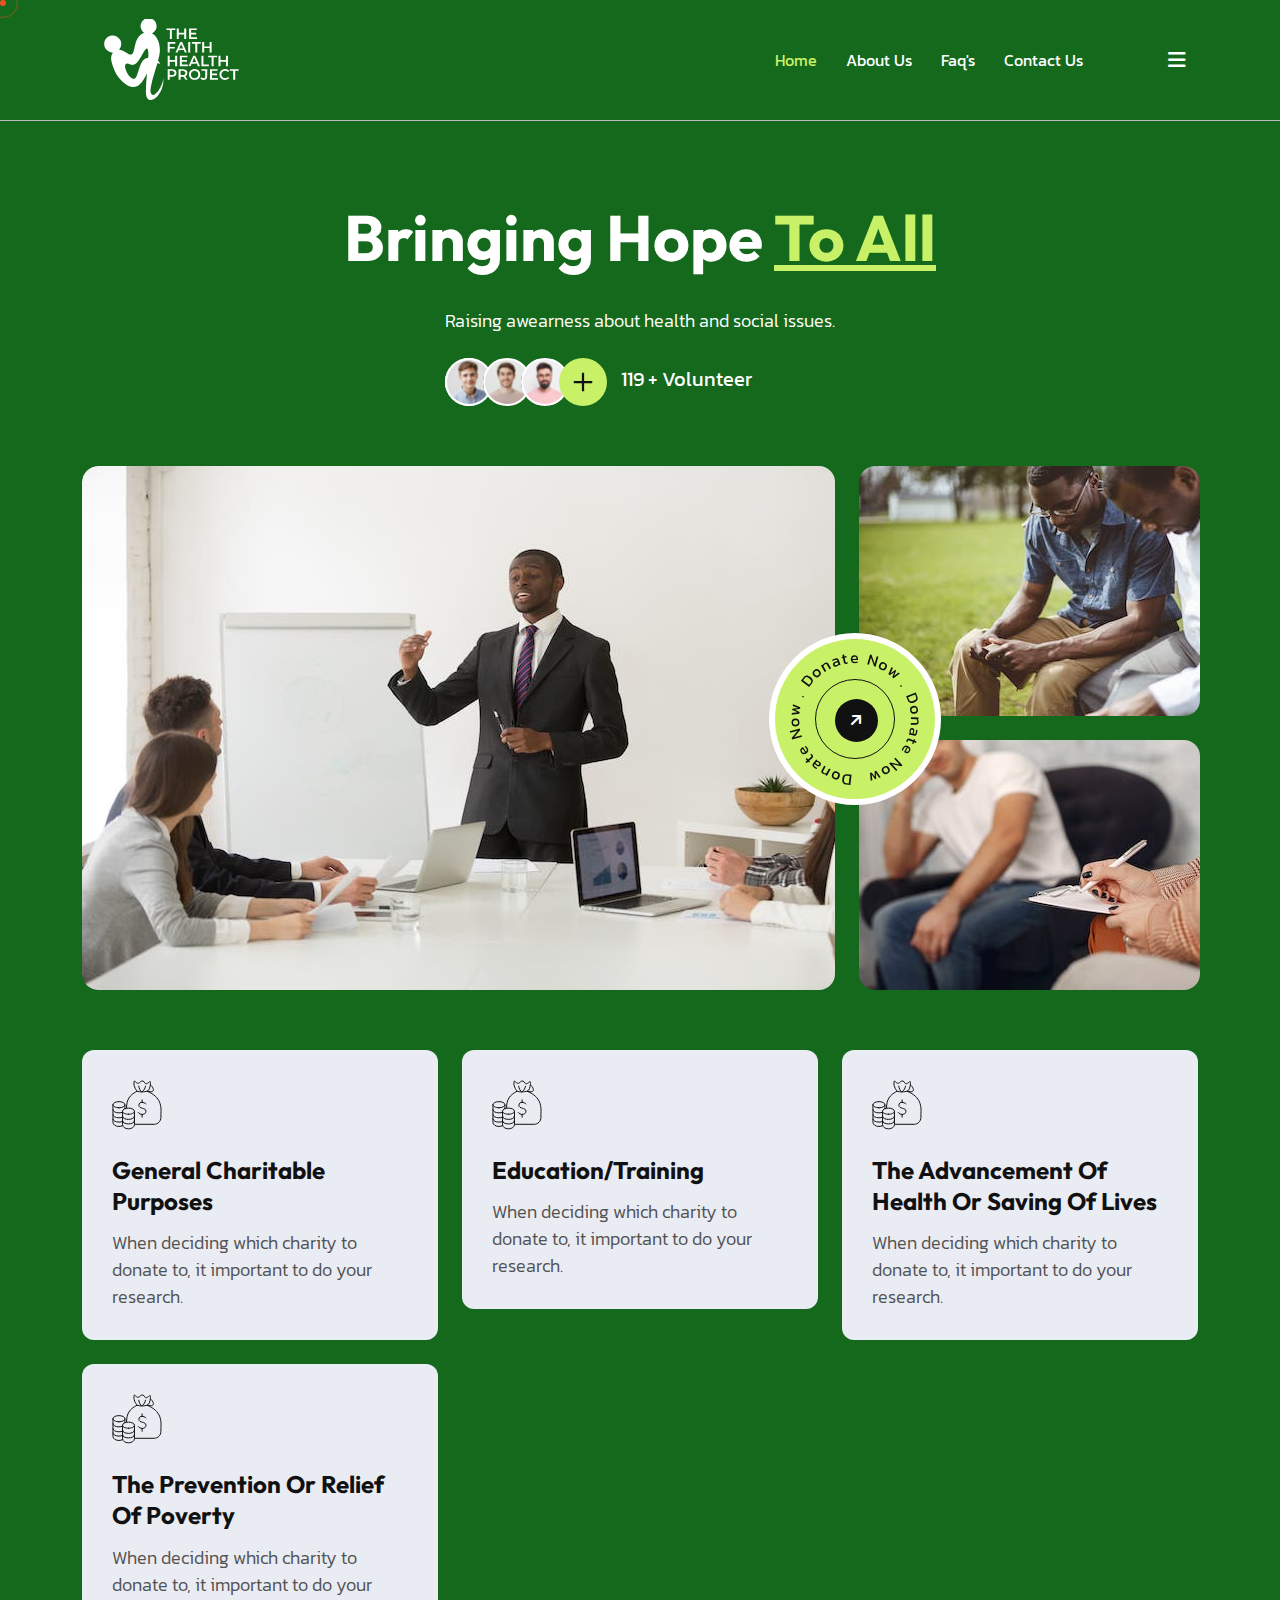
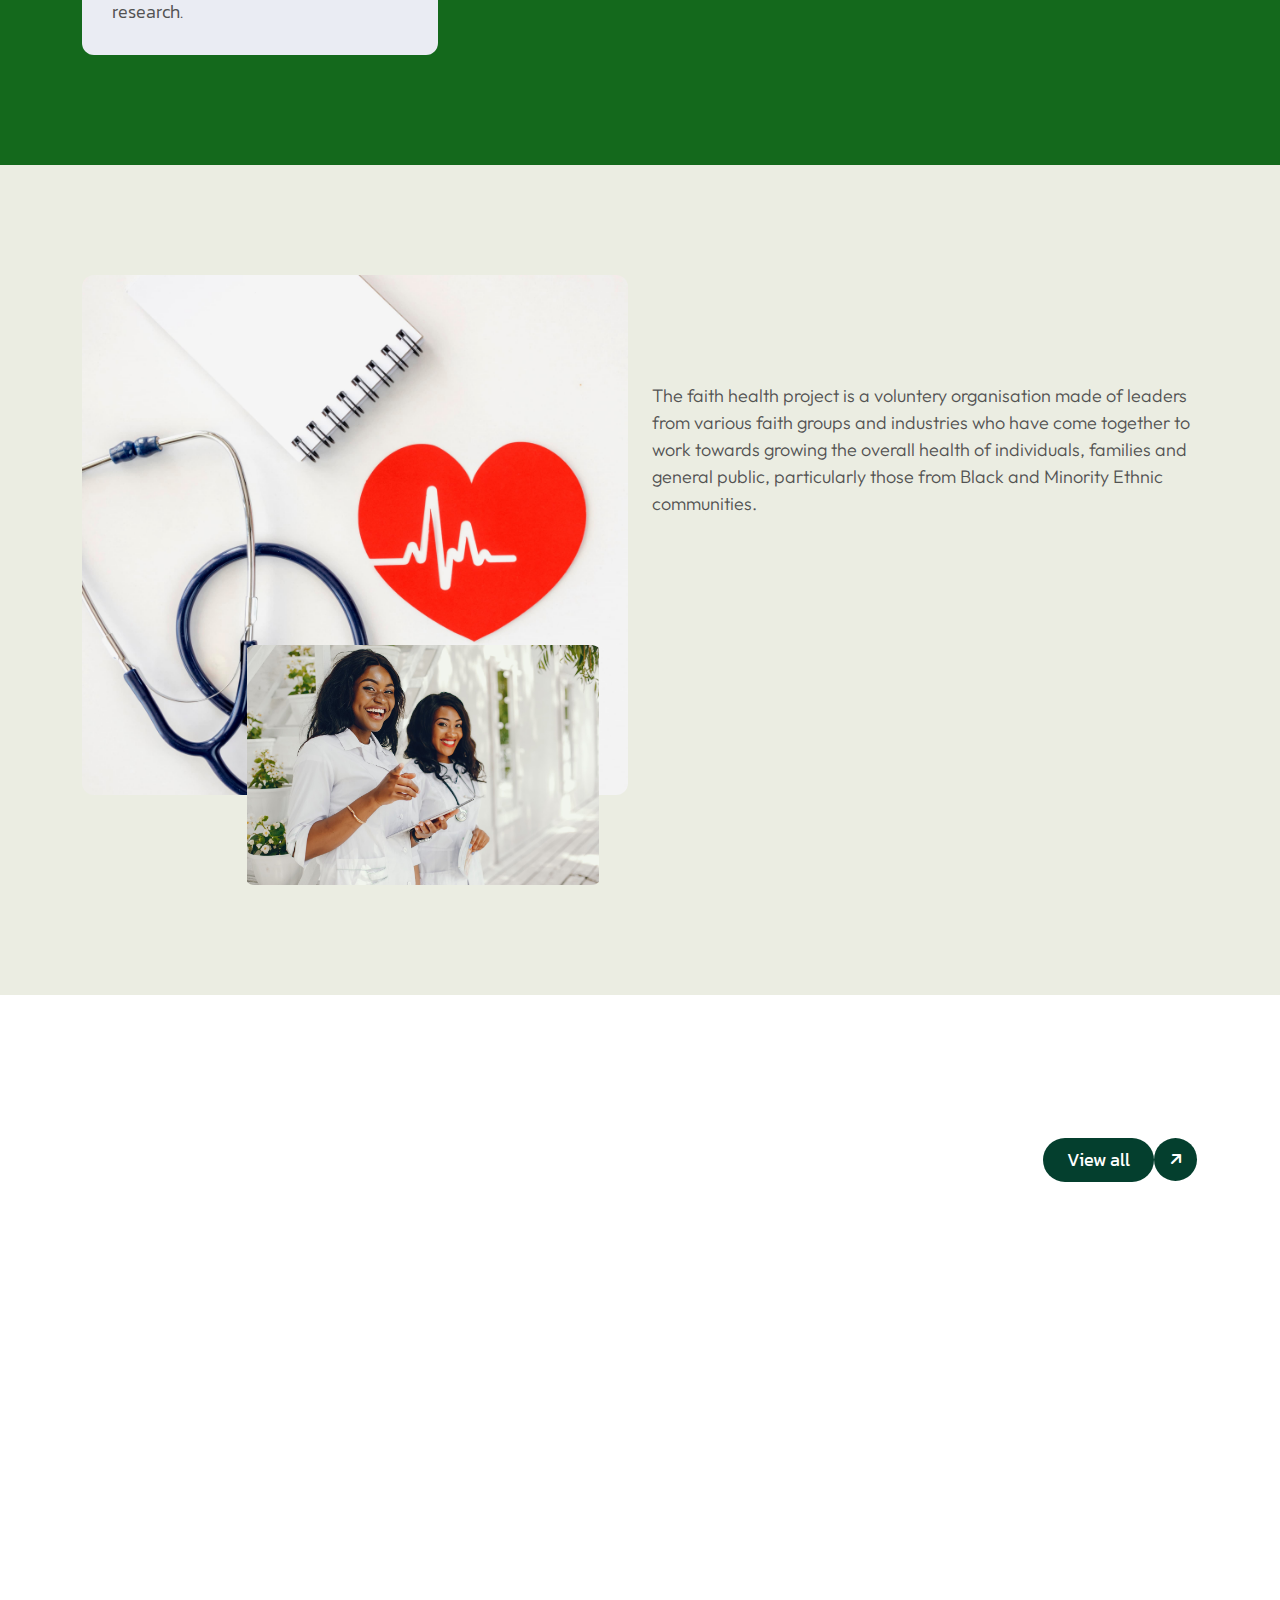
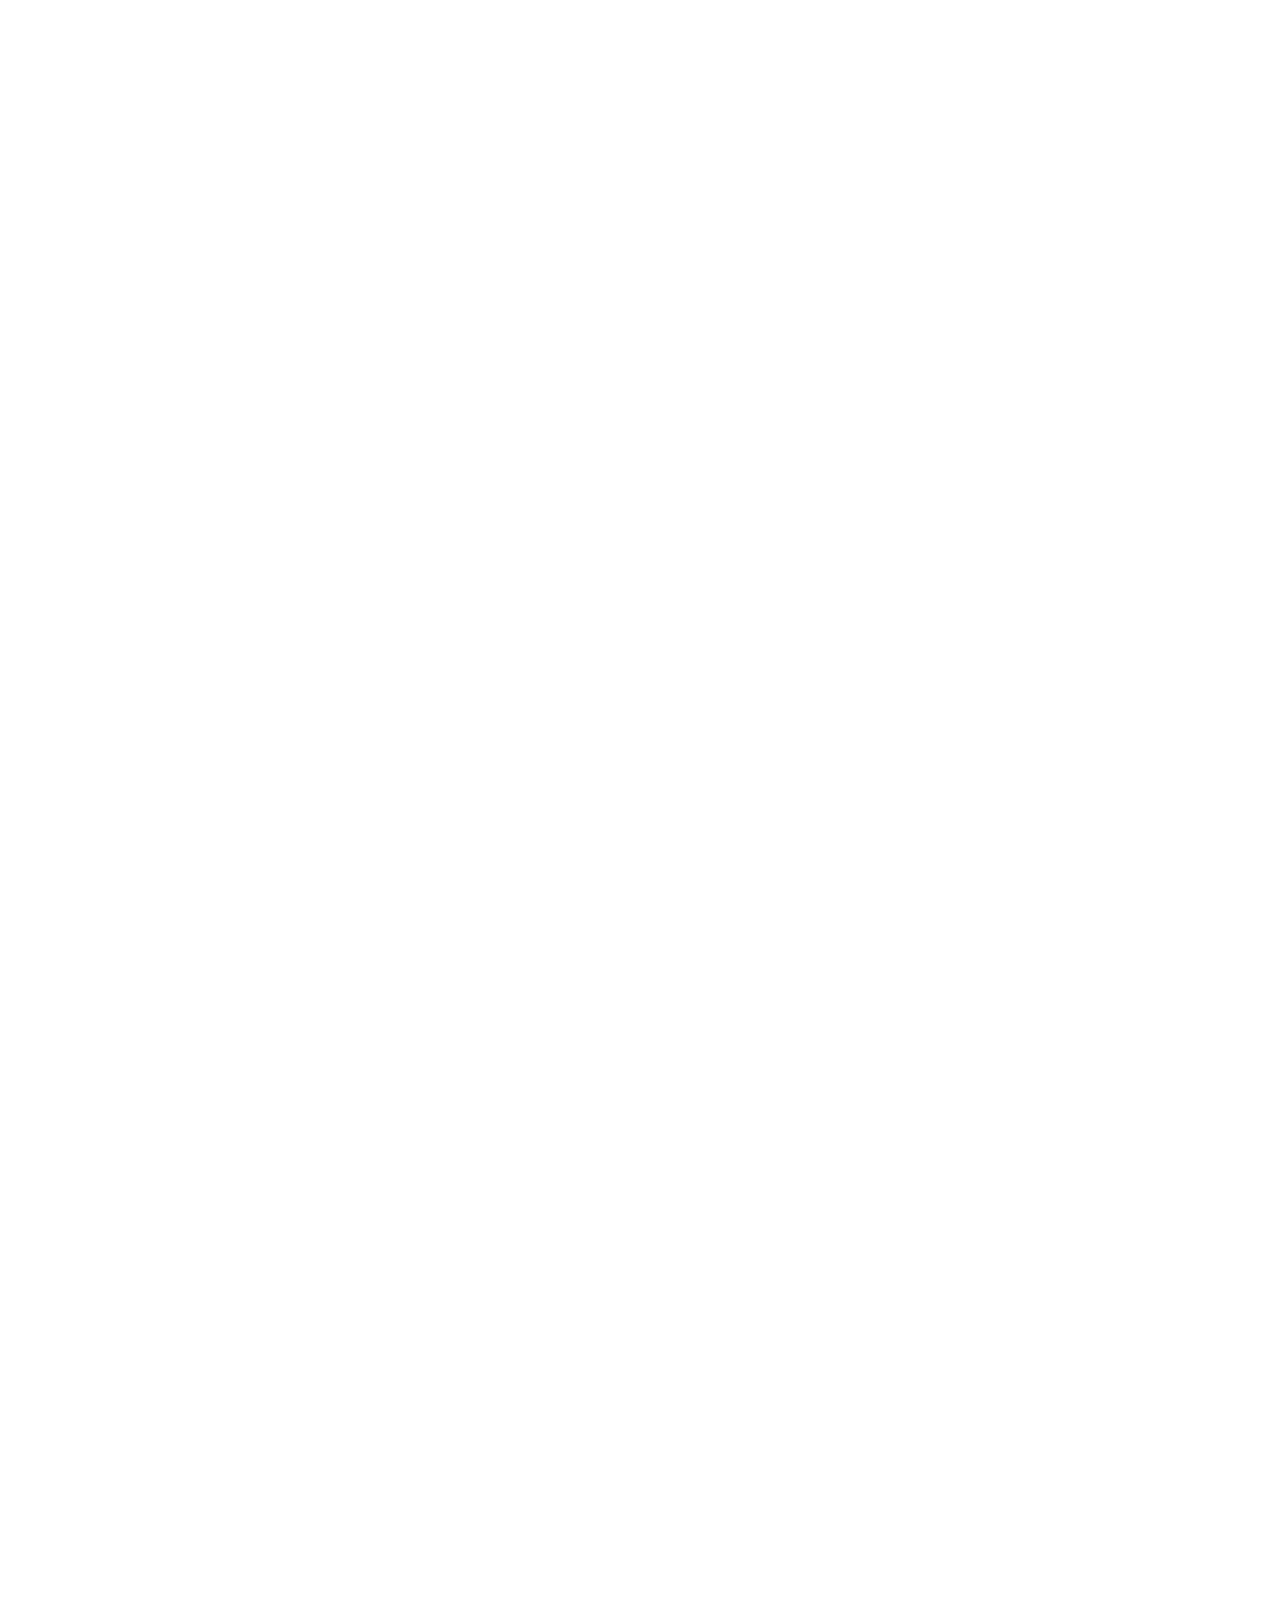
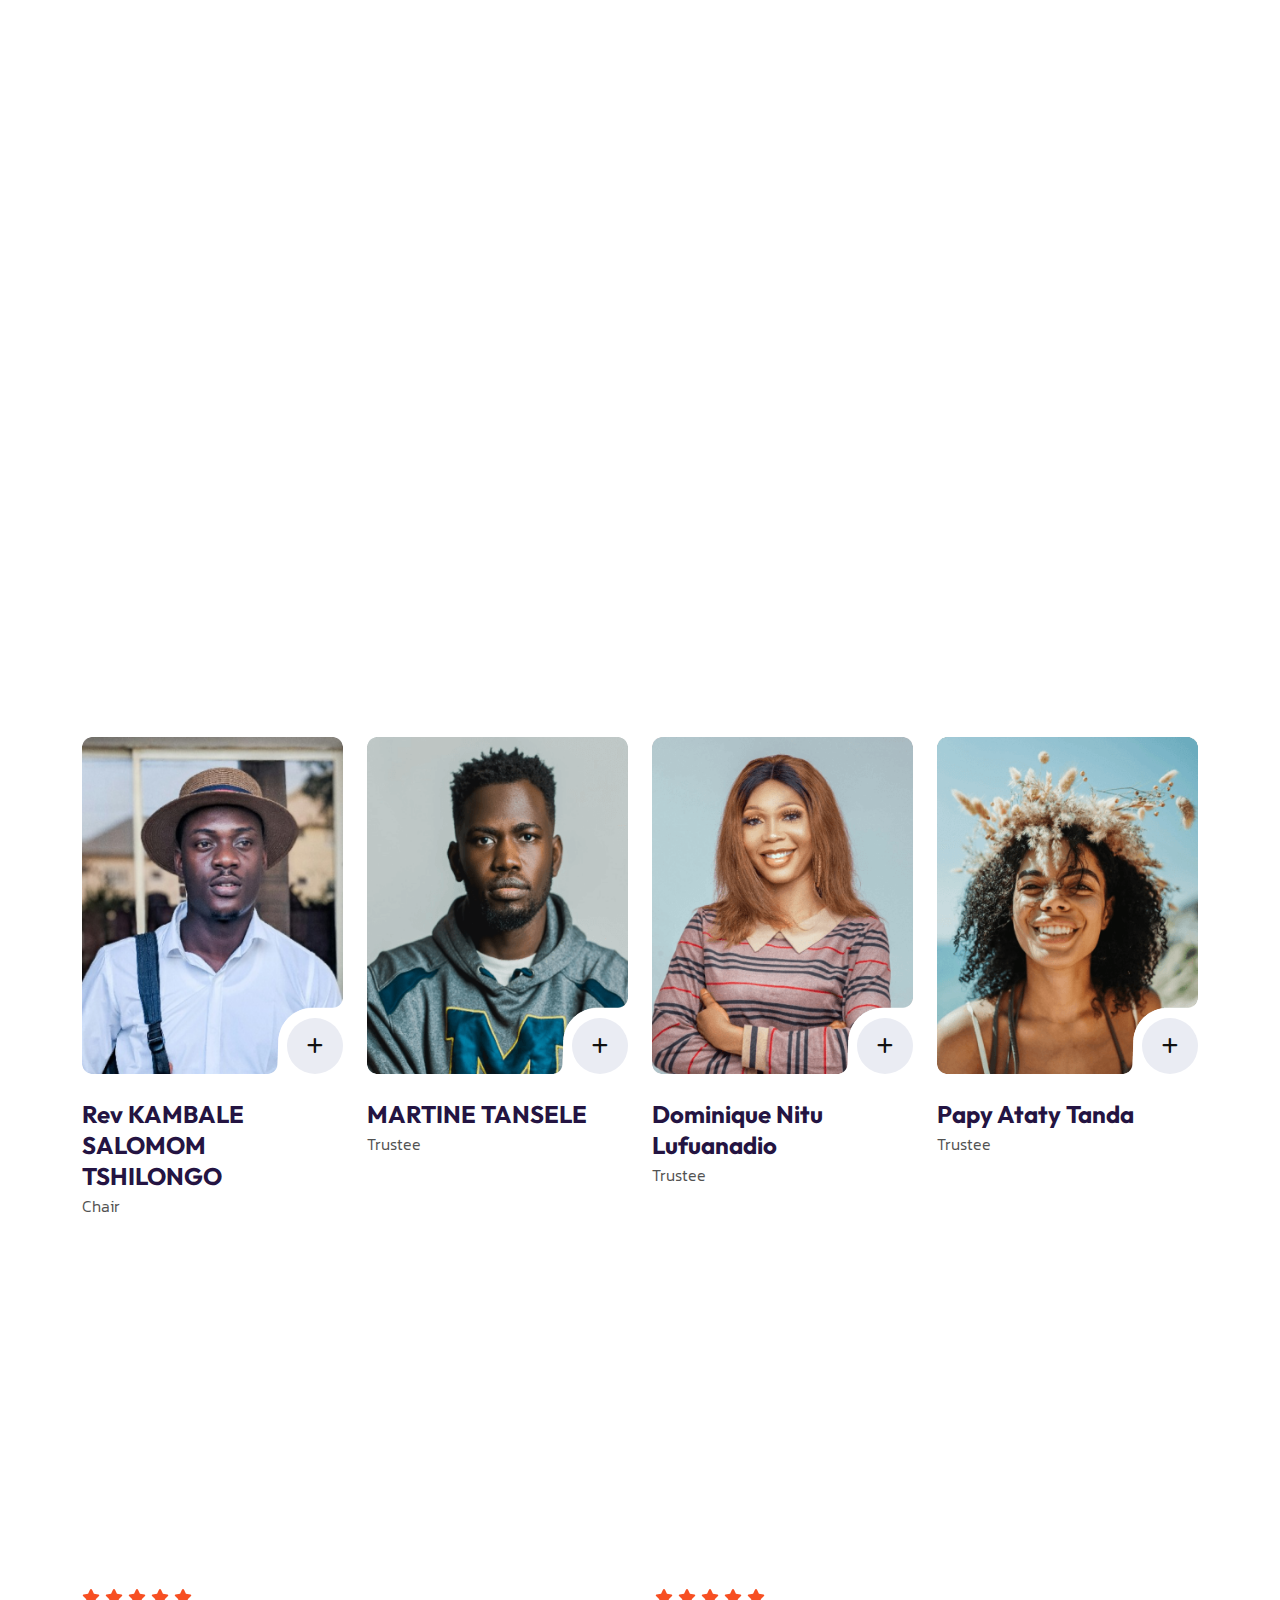
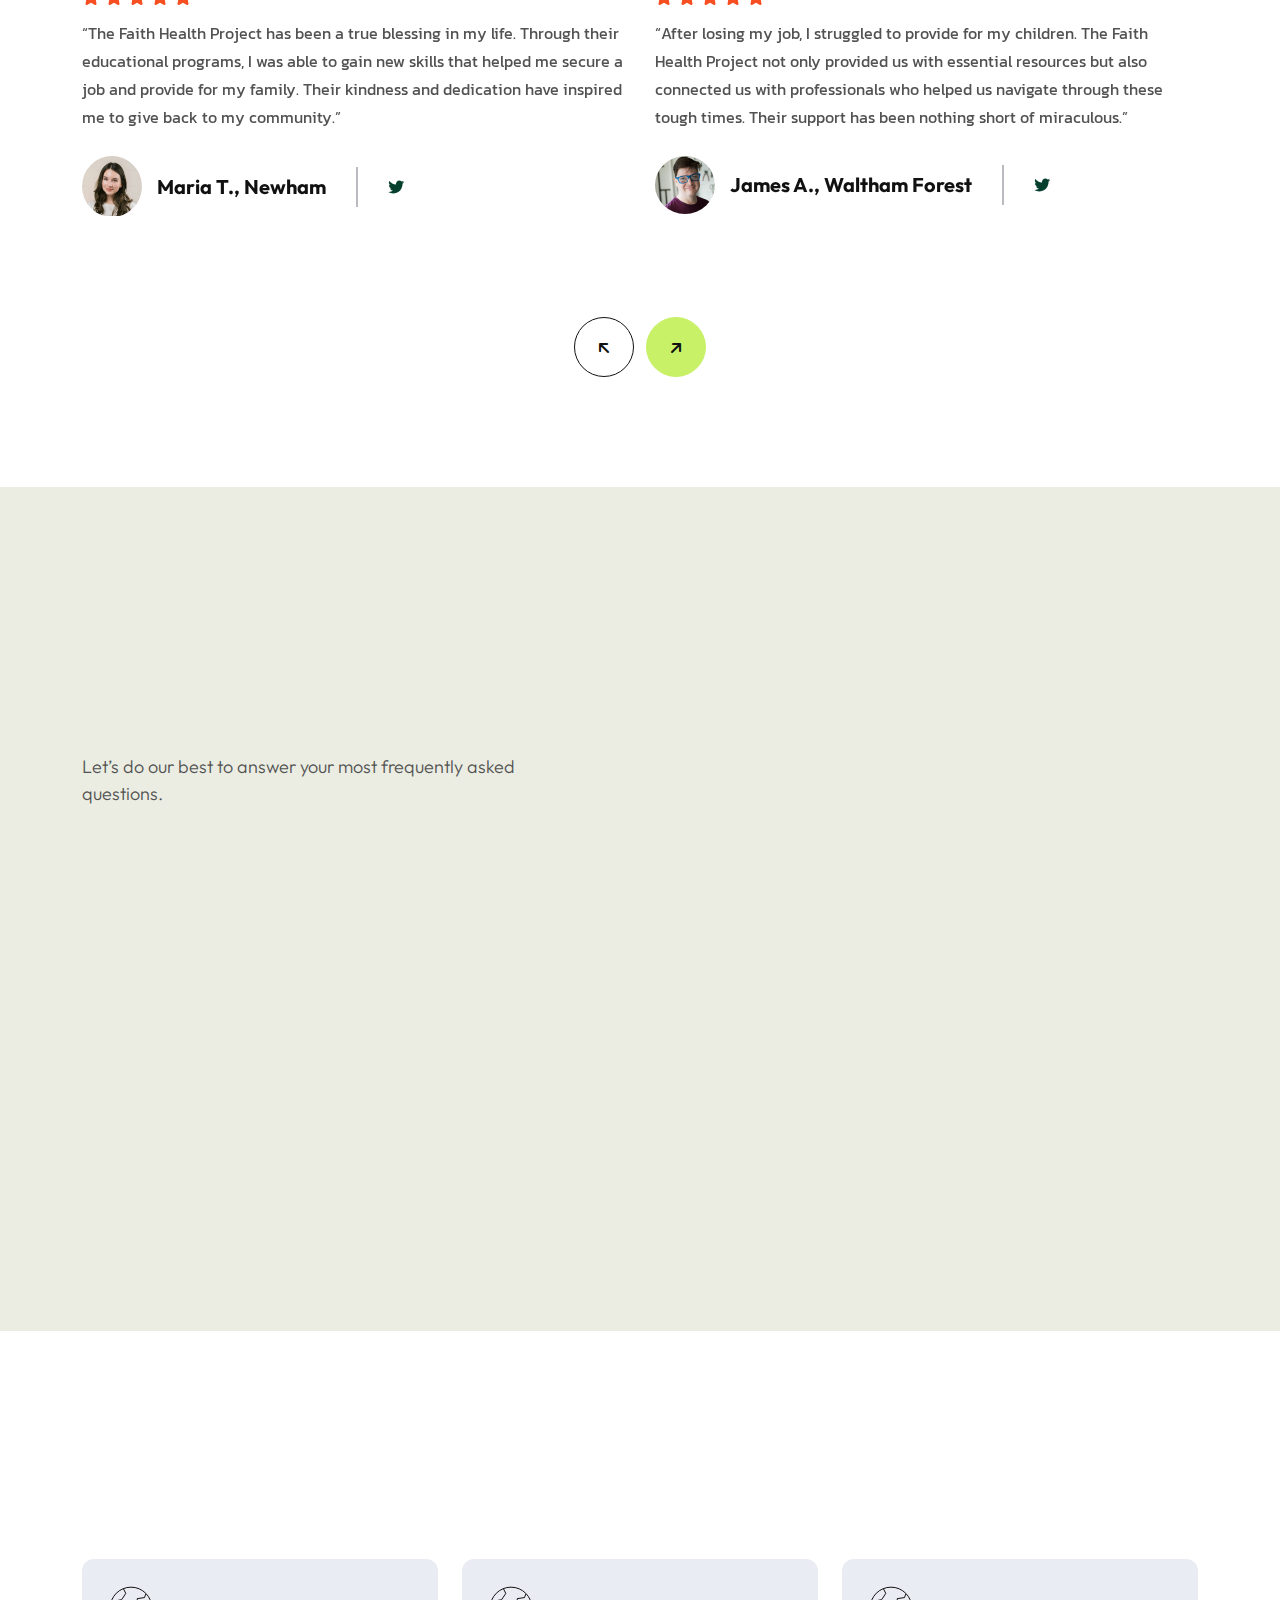
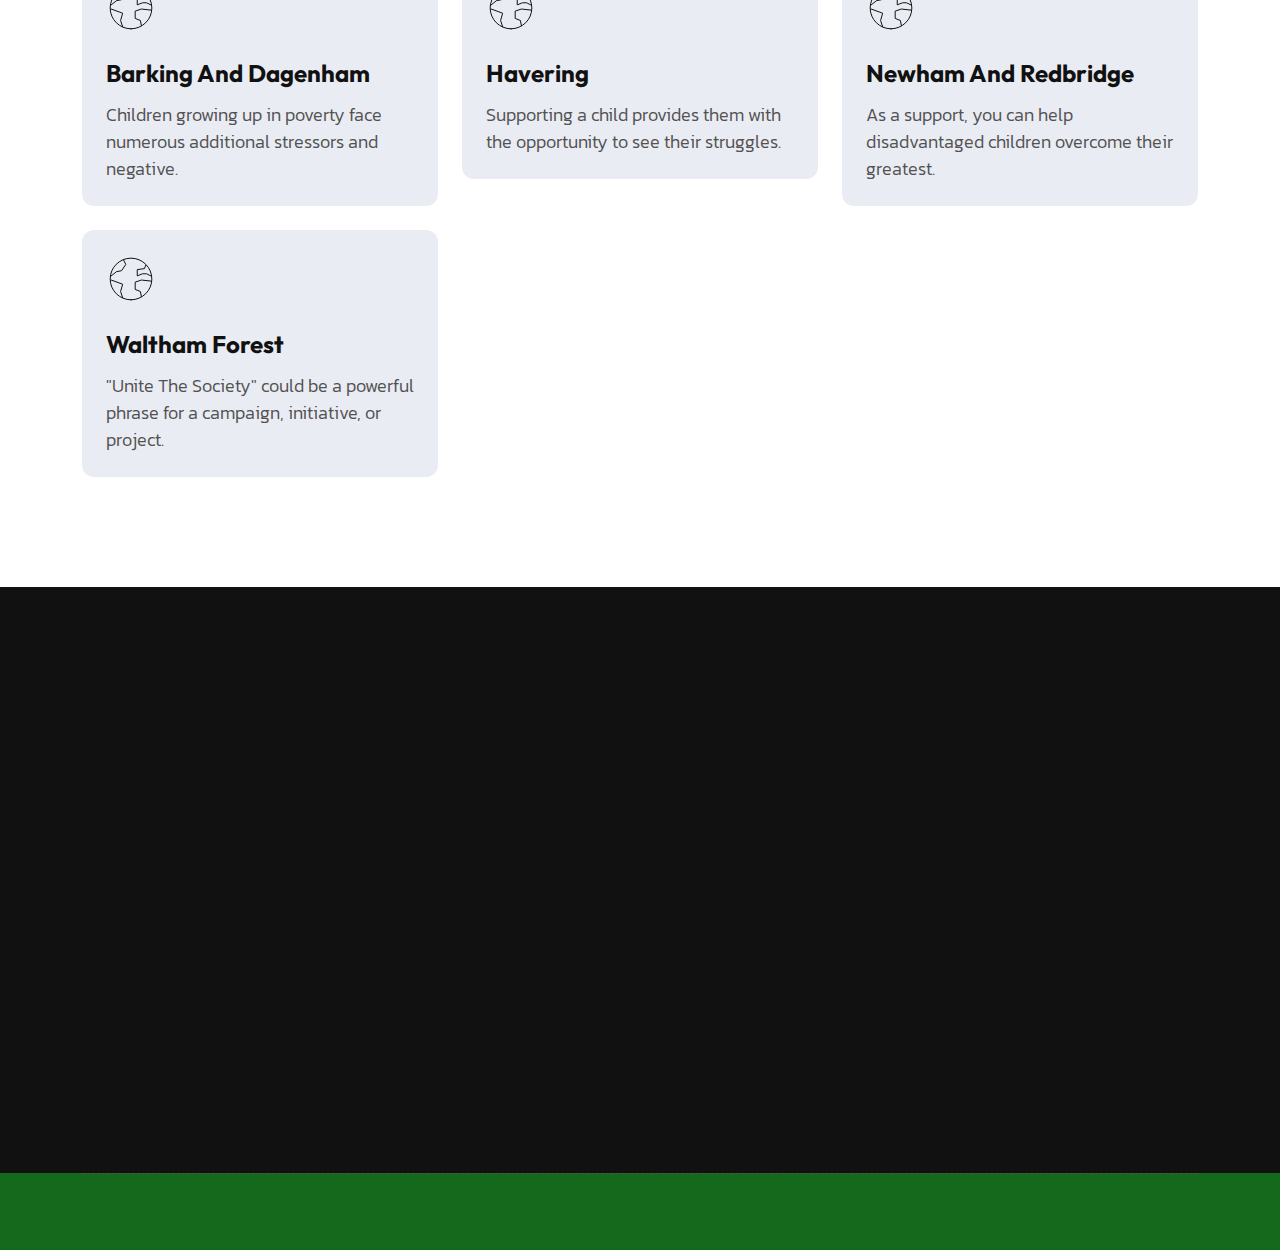
==== commit 289cf991: "update about" ====
--- a/index.html
+++ b/index.html
@@ -9,9 +9,9 @@
     <meta http-equiv="X-UA-Compatible" content="IE=edge">
     <meta name="viewport" content="width=device-width, initial-scale=1">
     <meta name="author" content="gramentheme">
-    <meta name="description" content="Faith Health Project - Charity">
+    <meta name="description" content="Faith Health Project - Home">
     <!-- ======== Page title ============ -->
-    <title>Faith Health Project - </title>
+    <title>Faith Health Project - Home </title>
     <!--<< Favcion >>-->
     <link rel="shortcut icon" href="assets/assets/img/logo/logo-text.png">
     <!--<< Bootstrap min.css >>-->
@@ -486,7 +486,7 @@
                                         Their kindness and dedication have inspired me to give back to my community.”</p>
                                     <div class="fancy-box style2">
                                         <div class="item">
-                                            <img src="assets/img/testimonial/testimonialThumb1_1.jpg" alt="img">
+                                            <img src="assets/img/testimonial/testimonialThumb1_5.jpg" alt="img">
                                         </div>
                                         <div class="item">
                                             <h4 class="title">Maria T., Newham</h4>
@@ -537,12 +537,12 @@
                                             <li><i class="fa-solid fa-star"></i></li>
                                         </ul>
                                     </div>
-                                    <p class="text">T“As an elderly person living alone, I felt isolated and neglected. The Faith Health Project brought
+                                    <p class="text">“As an elderly person living alone, I felt isolated and neglected. The Faith Health Project brought
                                         companionship and care into my life. They treated me with dignity and respect, and I’m forever
                                         grateful for their love and compassion.”</p>
                                     <div class="fancy-box style2">
                                         <div class="item">
-                                            <img src="assets/img/testimonial/testimonialThumb1_1.jpg" alt="img">
+                                            <img src="assets/img/testimonial/testimonialThumb1_3.jpg" alt="img">
                                         </div>
                                         <div class="item">
                                             <h4 class="title">Evelyn S., Redbridge</h4>
@@ -589,7 +589,7 @@
                                         team!</p>
                                 </div>
                             </div>
-                            <a href="contact.html" class="theme-btn style2">Get in touch</a>
+                            <a href="mailto:faithhealthproject01@gmail.com" class="theme-btn style2">Get in touch</a>
                         </div>
                     </div>
                 </div>
@@ -748,7 +748,7 @@
                         <p class="text">"Unite The Society" could be a powerful phrase for a campaign, initiative, or
                             project.</p>
                     </div>
-                    <div class="btn-wrapper"><a href="contact.html"><span class="arrow-btn style2"><i
+                    <div class="btn-wrapper"><a href="mailto:faithhealthproject01@gmail.com"><span class="arrow-btn style2"><i
                                     class="fa-solid fa-arrow-up-right"></i></span></a></div>
                 </div>
                 
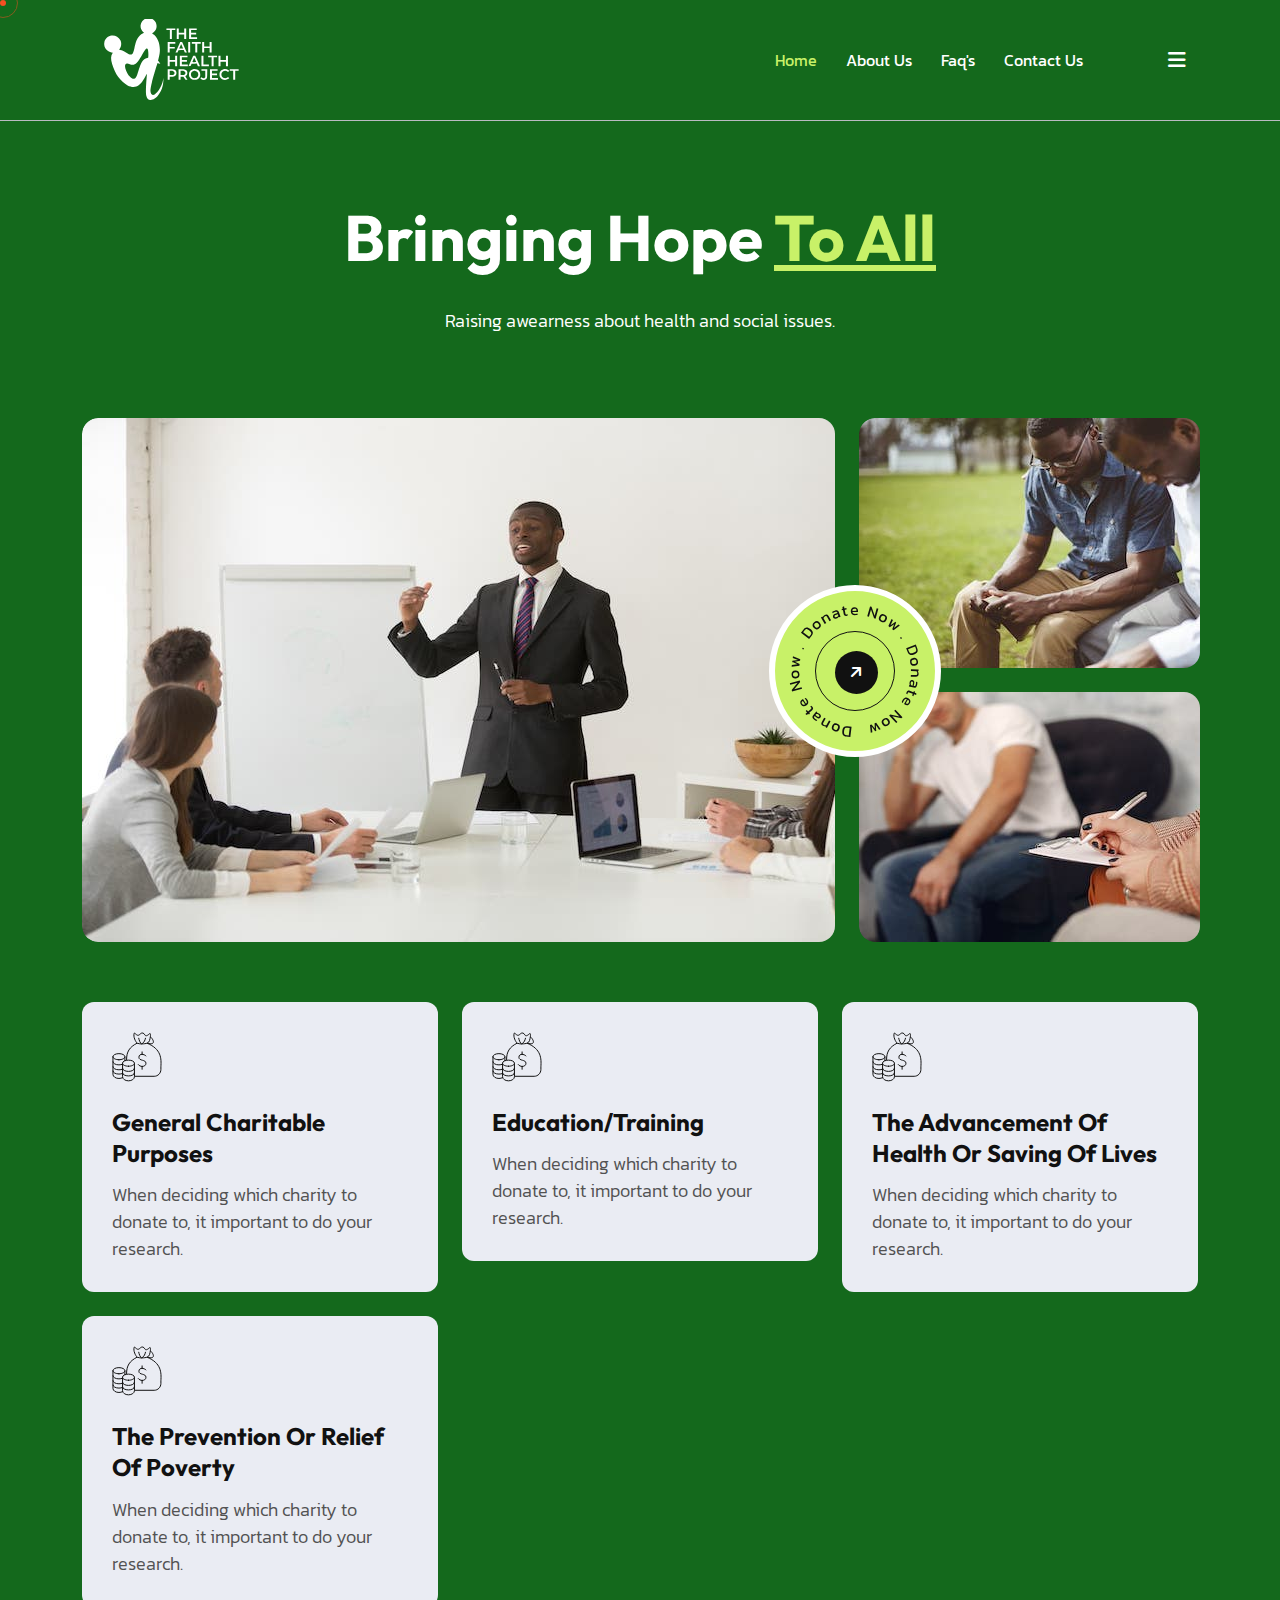
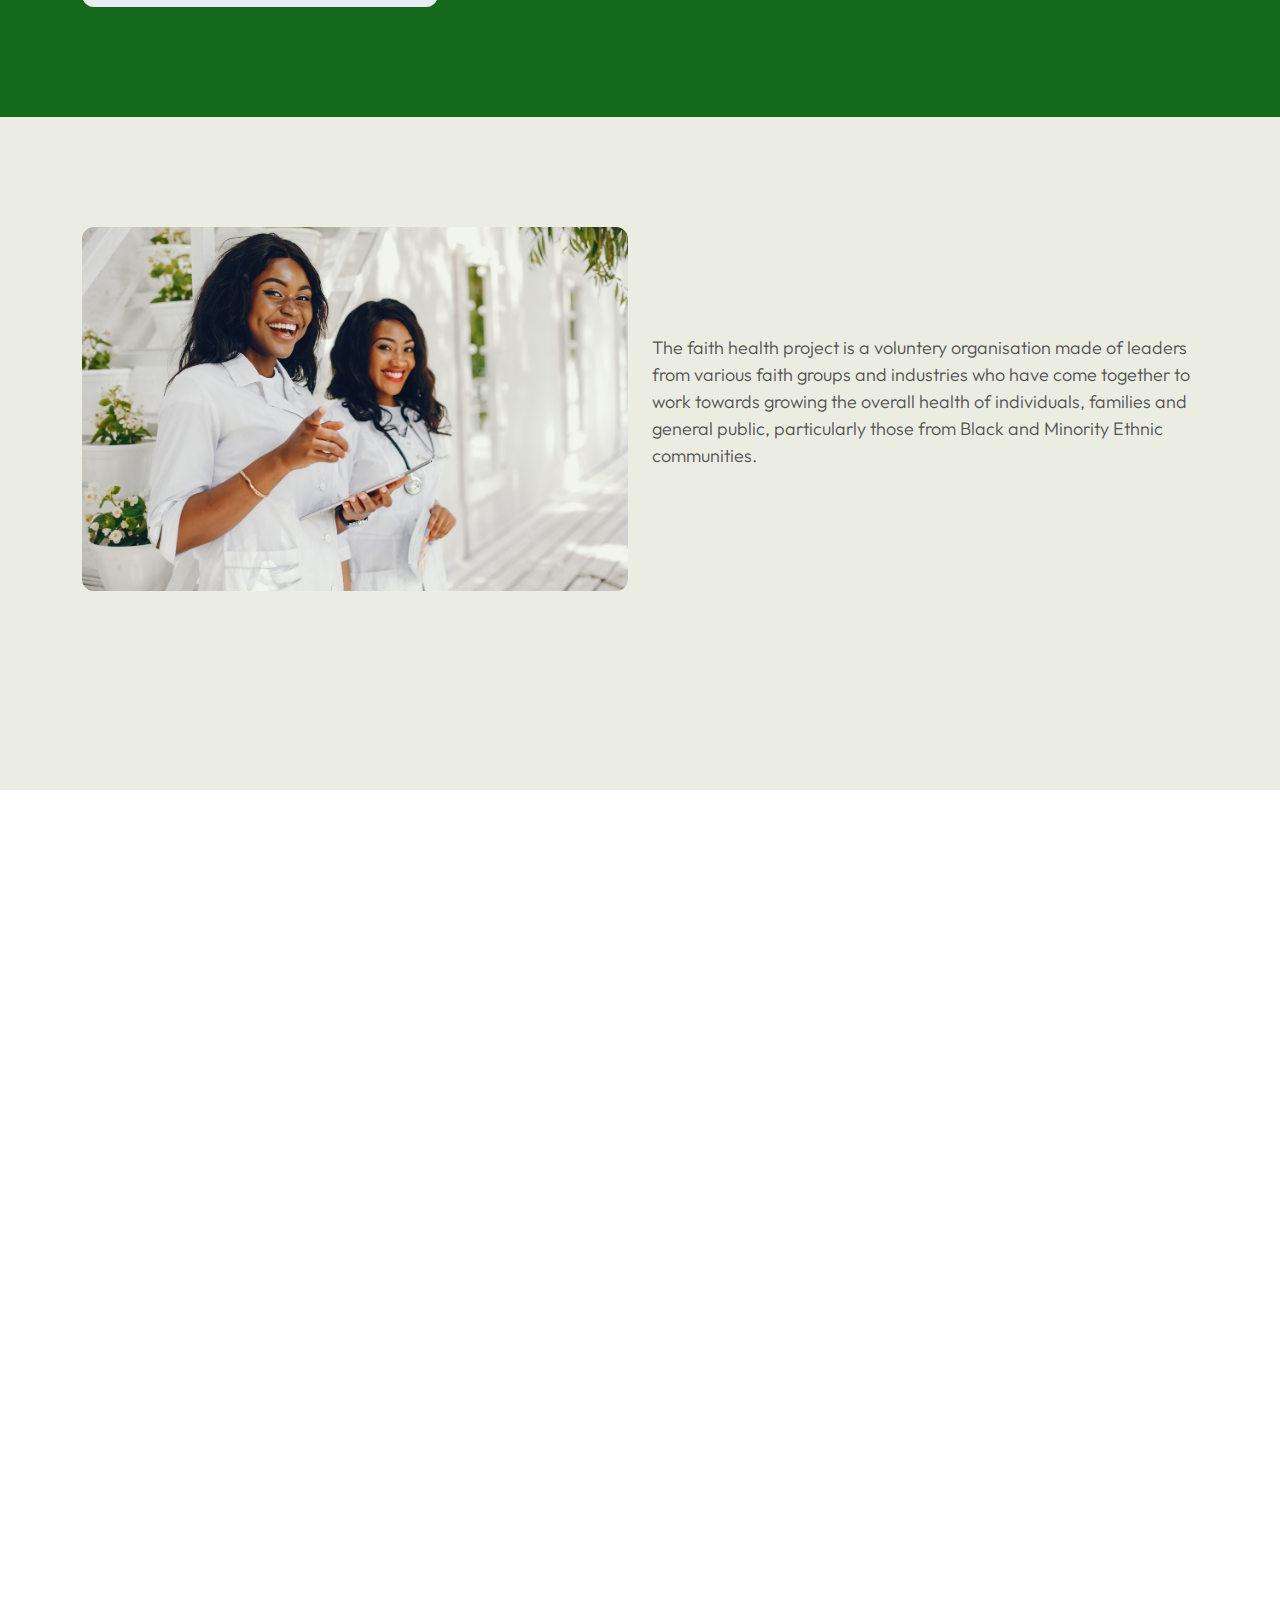
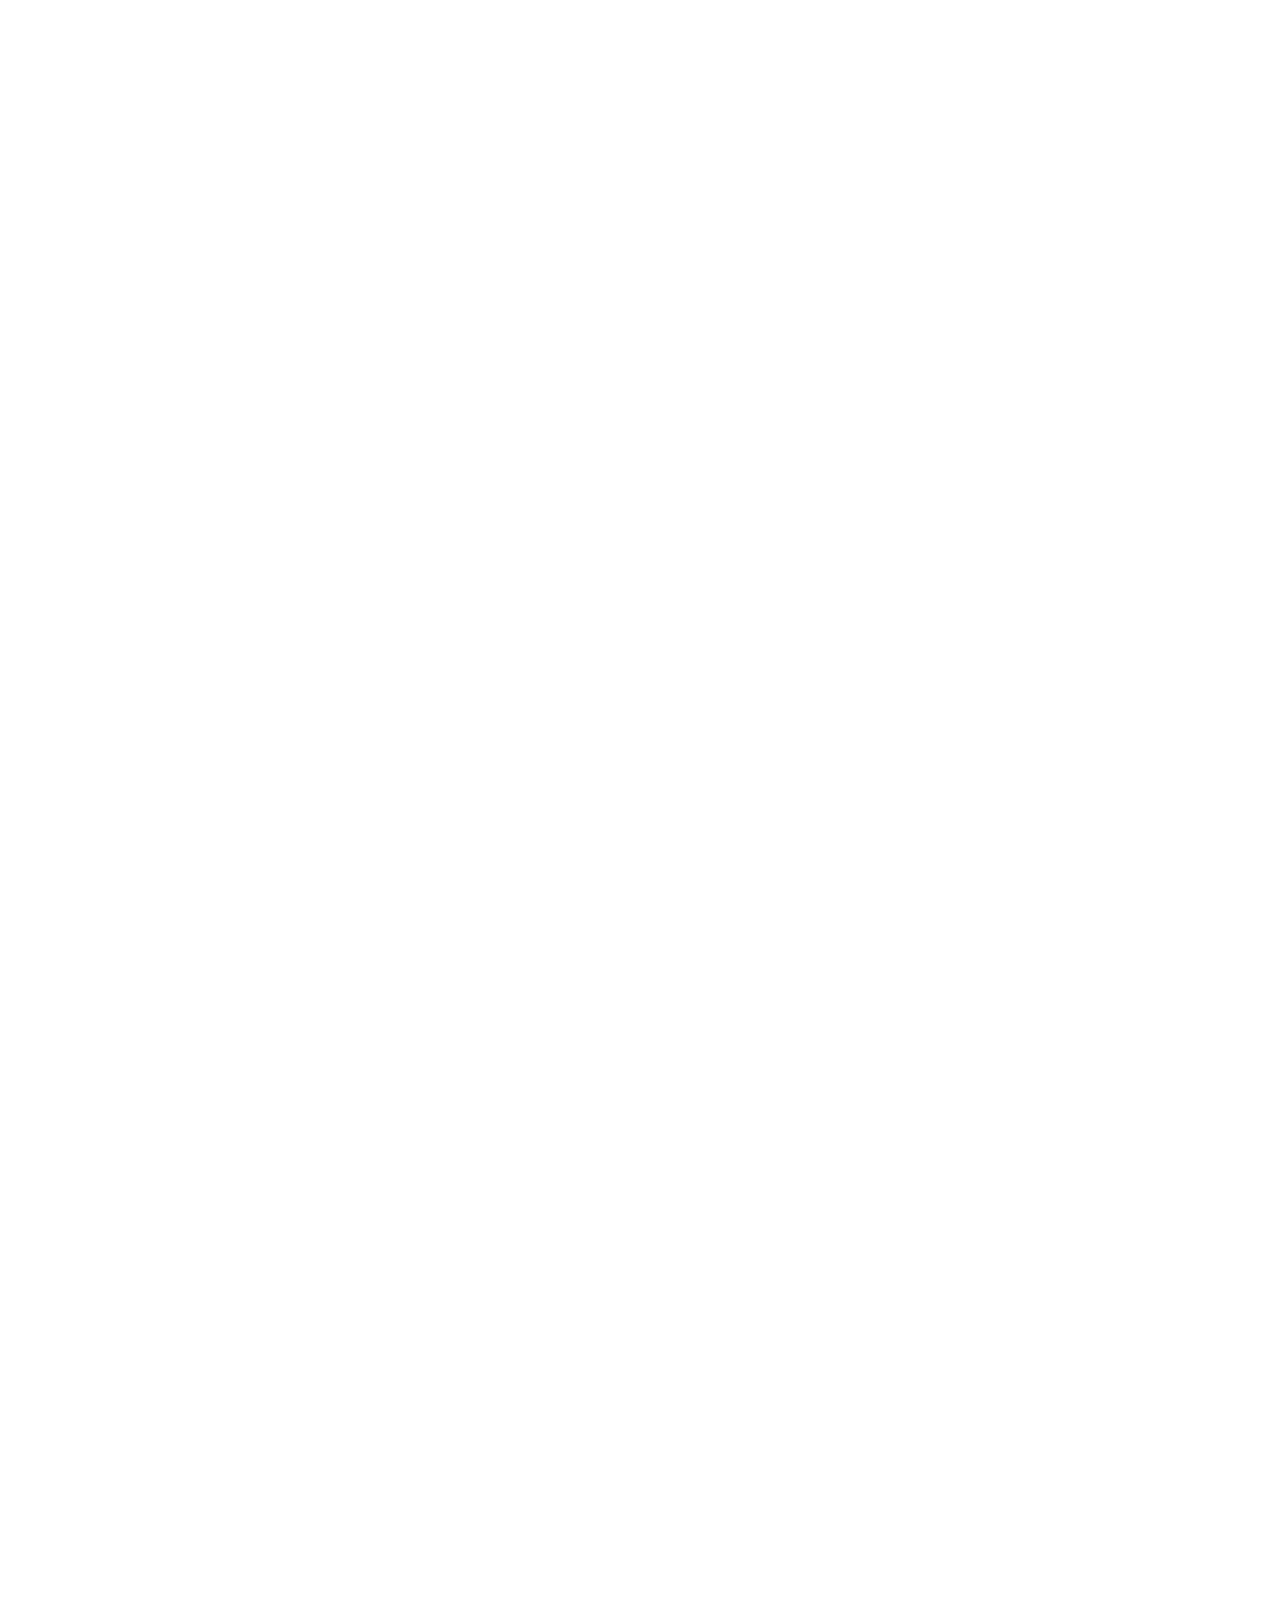
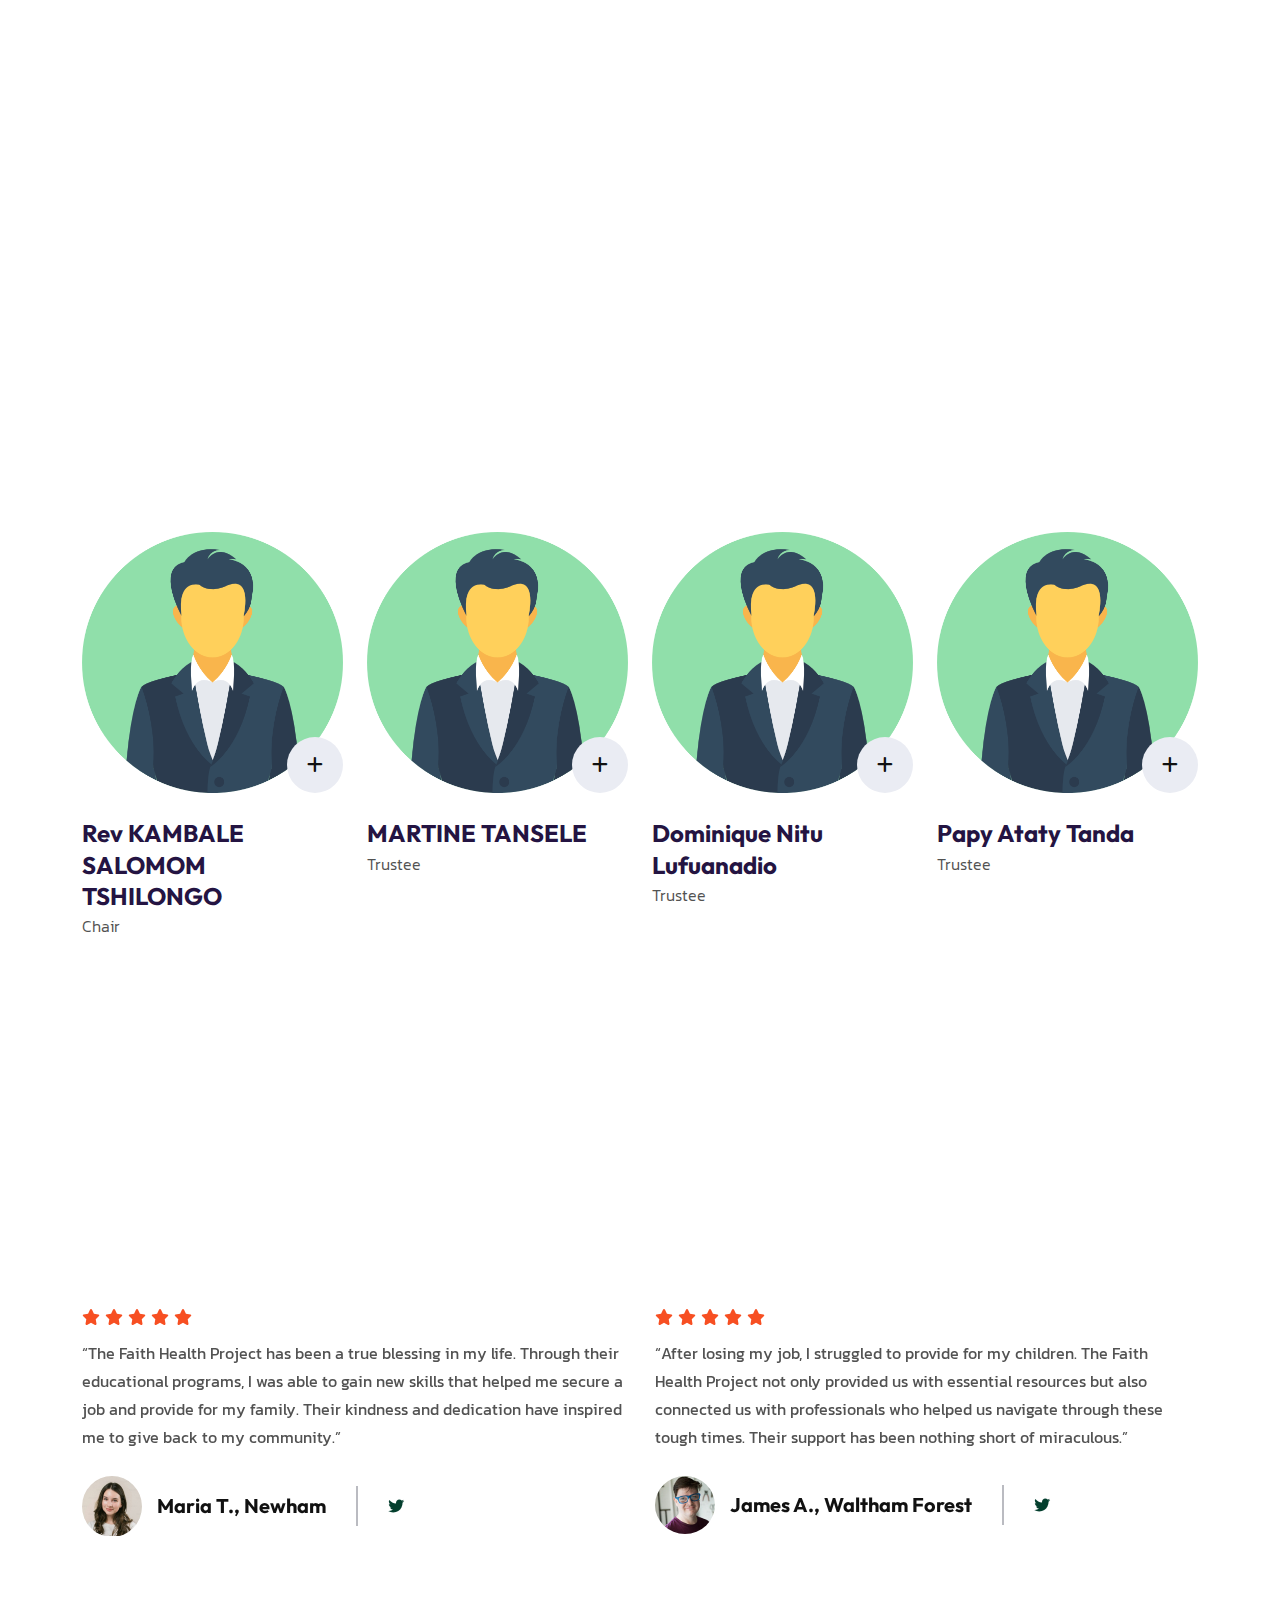
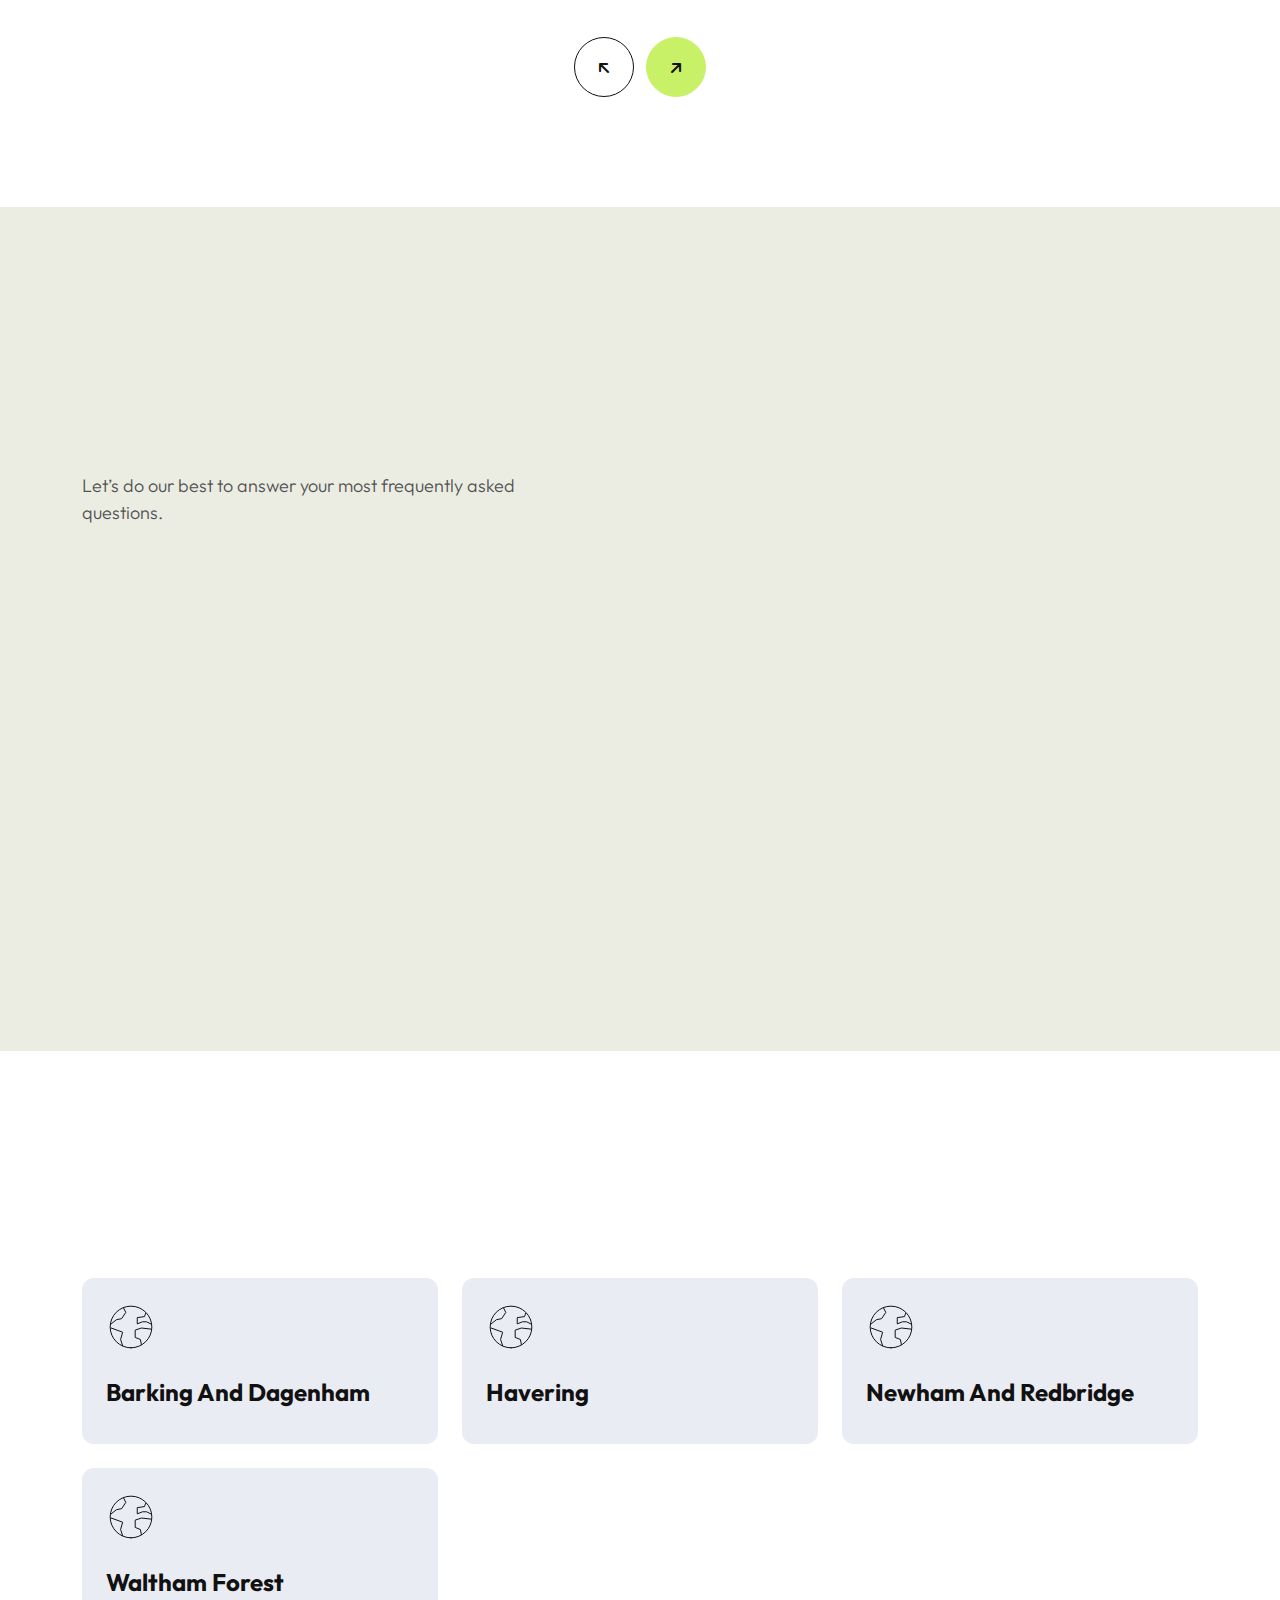
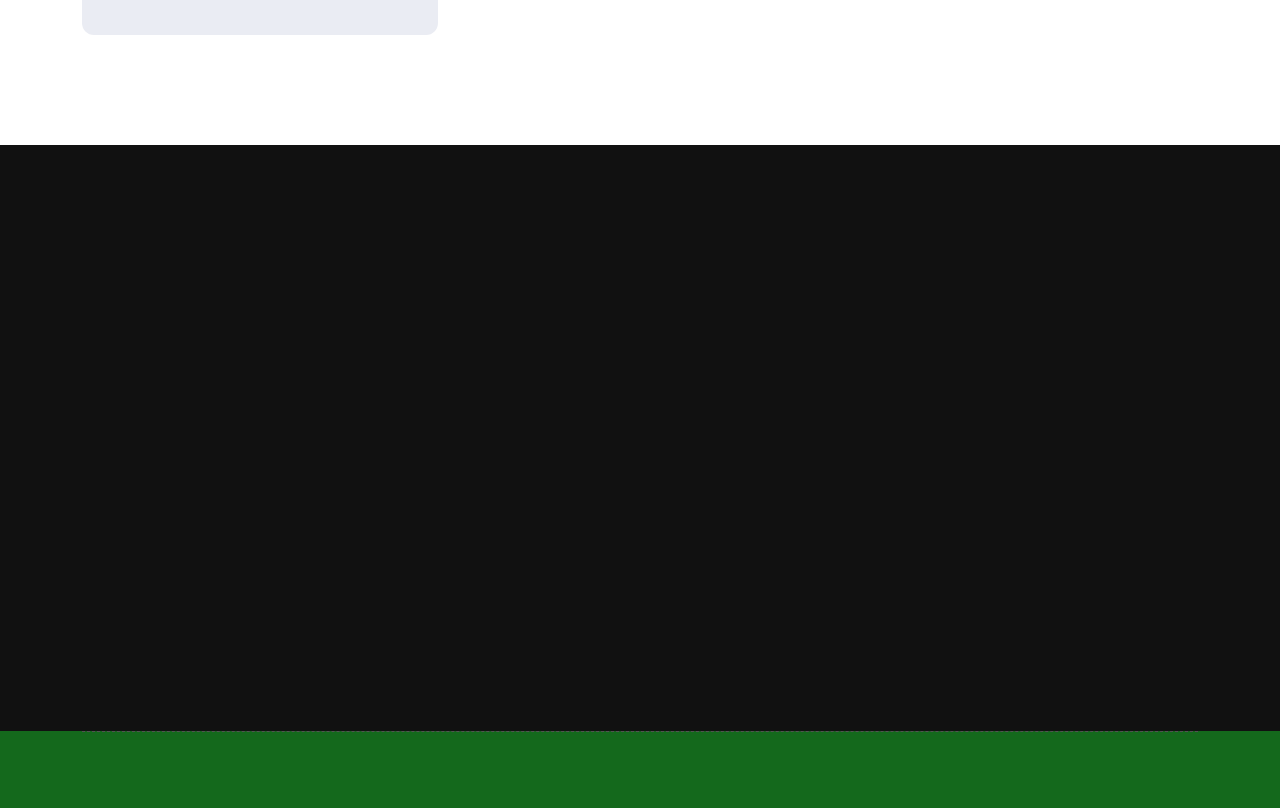
==== commit 5361b254: "update" ====
--- a/index.html
+++ b/index.html
@@ -183,8 +183,7 @@
                     <h1 class="title">Bringing Hope <span> To All</span></h1>
                     <div class="desc">
                         <div class="text">Raising awearness about health and social issues.</div>
-                        <img src="assets/img/banner/bannerProfile.svg" alt="thumb">
-                        <span class="counter-number">175</span> <span class="plus">+ Volunteer</span>
+                        
                     </div>
                 </div>
 
@@ -263,10 +262,8 @@
                         <div class="about-thumb-wrapper">
                             <div class="counter-box">
                             </div>
-                            <img src="assets/img/medical.jpeg" alt="thumb" data-tilt data-tilt-max="20">
-                            <div class="about-mask-img"> 
-                                <img src="assets/img/nurses.jpeg" alt="thumb">
-                            </div>
+                            <img src="assets/img/nurses.jpeg" alt="thumb" data-tilt data-tilt-max="20">
+                            
                         </div>
                     </div>
                     <div class="col-lg-12 col-xl-6">
@@ -280,7 +277,7 @@
                                  families and general public, particularly those from Black and Minority Ethnic communities.</p>
                         </div>
                         <div class="btn-wrapper wow fadeInUp" data-wow-delay=".5s">
-                            <a href="causes-details.html"> <span class="theme-btn"> Donate Now
+                            <a href="about.html"> <span class="theme-btn"> About Us
                                 </span><span class="arrow-btn"><i class="fa-solid fa-arrow-up-right"></i></span></a>
                         </div>
                     </div>
@@ -299,10 +296,6 @@
                                 <img src="assets/img/icon/starIcon.jpg" alt="icon"></span> Who we help: </div>
                         <h2 class="mt-15 wow fadeInUp" data-wow-delay=".3s">Who we  <span>help:</span></h2>
                     </div>
-                    <div class="btn-wrapper mr-44">
-                        <a href="causes.html"> <span class="theme-btn"> View all </span><span class="arrow-btn"><i
-                                    class="fa-solid fa-arrow-up-right"></i></span></a>
-                    </div>
                 </div>
 
                 <div class="causes-card-wrapper style1">
@@ -395,7 +388,7 @@
                     <div class="col-md-6 col-lg-4 col-xl-3">
                         <div class="team-card-items style1">
                             <div class="team-image image-anime">
-                                <img class="team-mask-img"  src="assets/img/team/teamThumb1_1.png" alt="Thumb">
+                                <img class="team-mask-img"  src="assets/img/user.png" alt="Thumb">
                                 <div class="social-profile">
                                     
                                     <span class="plus-btn"><i class="fas fa-plus"></i></span>
@@ -410,14 +403,14 @@
                     <div class="col-md-6 col-lg-4 col-xl-3">
                         <div class="team-card-items style1">
                             <div class="team-image   image-anime">
-                                <img class="team-mask-img"  src="assets/img/team/teamThumb1_2.png" alt="Thumb">
+                                <img class="team-mask-img"  src="assets/img/user.png" alt="Thumb">
                                 <div class="social-profile">
                                     
                                     <span class="plus-btn"><i class="fas fa-plus"></i></span>
                                 </div>
                             </div>
                             <div class="team-content">
-                                <h4><a href="team-details.html">MARTINE TANSELE</a></h4>
+                                <h4><a href="#">MARTINE TANSELE</a></h4>
                                 <span>Trustee</span>
                             </div>
                         </div>
@@ -425,14 +418,14 @@
                     <div class="col-md-6 col-lg-4 col-xl-3">
                         <div class="team-card-items style1">
                             <div class="team-image  image-anime">
-                                <img class="team-mask-img"  src="assets/img/team/teamThumb1_3.png" alt="Thumb">
+                                <img class="team-mask-img"  src="assets/img/user.png" alt="Thumb">
                                 <div class="social-profile">
                                     
                                     <span class="plus-btn"><i class="fas fa-plus"></i></span>
                                 </div>
                             </div>
                             <div class="team-content">
-                                <h4><a href="team-details.html">Dominique Nitu Lufuanadio</a></h4>
+                                <h4><a href="#">Dominique Nitu Lufuanadio</a></h4>
                                 <span>Trustee</span>
                             </div>
     
@@ -441,14 +434,14 @@
                     <div class="col-md-6 col-lg-4 col-xl-3">
                         <div class="team-card-items style1">
                             <div class="team-image  image-anime">
-                                <img class="team-mask-img"  src="assets/img/team/teamThumb1_4.png" alt="Thumb">
+                                <img class="team-mask-img"  src="assets/img/user.png" alt="Thumb">
                                 <div class="social-profile">
                                    
                                     <span class="plus-btn"><i class="fas fa-plus"></i></span>
                                 </div>
                             </div>
                             <div class="team-content">
-                                <h4><a href="team-details.html">Papy Ataty Tanda</a></h4>
+                                <h4><a href="#">Papy Ataty Tanda</a></h4>
                                 <span>Trustee</span>
                             </div>
     
@@ -713,8 +706,7 @@
                         <div class="icon"><img src="assets/img/icon/serviceIcon2_3.svg" alt="svg icon">
                         </div>
                         <h3 class="title">Barking And Dagenham</h3>
-                        <p class="text">Children growing up in poverty face numerous additional stressors and negative.
-                        </p>
+                        
                     </div>
                     <div class="btn-wrapper"><a href="contact.html"><span class="arrow-btn style2"><i
                                     class="fa-solid fa-arrow-up-right"></i></span></a></div>
@@ -724,8 +716,7 @@
                         <div class="icon"><img src="assets/img/icon/serviceIcon2_3.svg" alt="svg icon">
                         </div>
                         <h3 class="title">Havering</h3>
-                        <p class="text">Supporting a child provides them with the opportunity to see their struggles.
-                        </p>
+                        
                     </div>
                     <div class="btn-wrapper"><a href="contact.html"><span class="arrow-btn style2"><i
                                     class="fa-solid fa-arrow-up-right"></i></span></a></div>
@@ -735,7 +726,6 @@
                         <div class="icon"><img src="assets/img/icon/serviceIcon2_3.svg" alt="svg icon">
                         </div>
                         <h3 class="title">Newham and Redbridge</h3>
-                        <p class="text">As a support, you can help disadvantaged children overcome their greatest.</p>
                     </div>
                     <div class="btn-wrapper"><a href="contact.html"><span class="arrow-btn style2"><i
                                     class="fa-solid fa-arrow-up-right"></i></span></a></div>
@@ -745,8 +735,7 @@
                         <div class="icon"><img src="assets/img/icon/serviceIcon2_3.svg" alt="svg icon">
                         </div>
                         <h3 class="title">Waltham Forest</h3>
-                        <p class="text">"Unite The Society" could be a powerful phrase for a campaign, initiative, or
-                            project.</p>
+                        
                     </div>
                     <div class="btn-wrapper"><a href="mailto:faithhealthproject01@gmail.com"><span class="arrow-btn style2"><i
                                     class="fa-solid fa-arrow-up-right"></i></span></a></div>
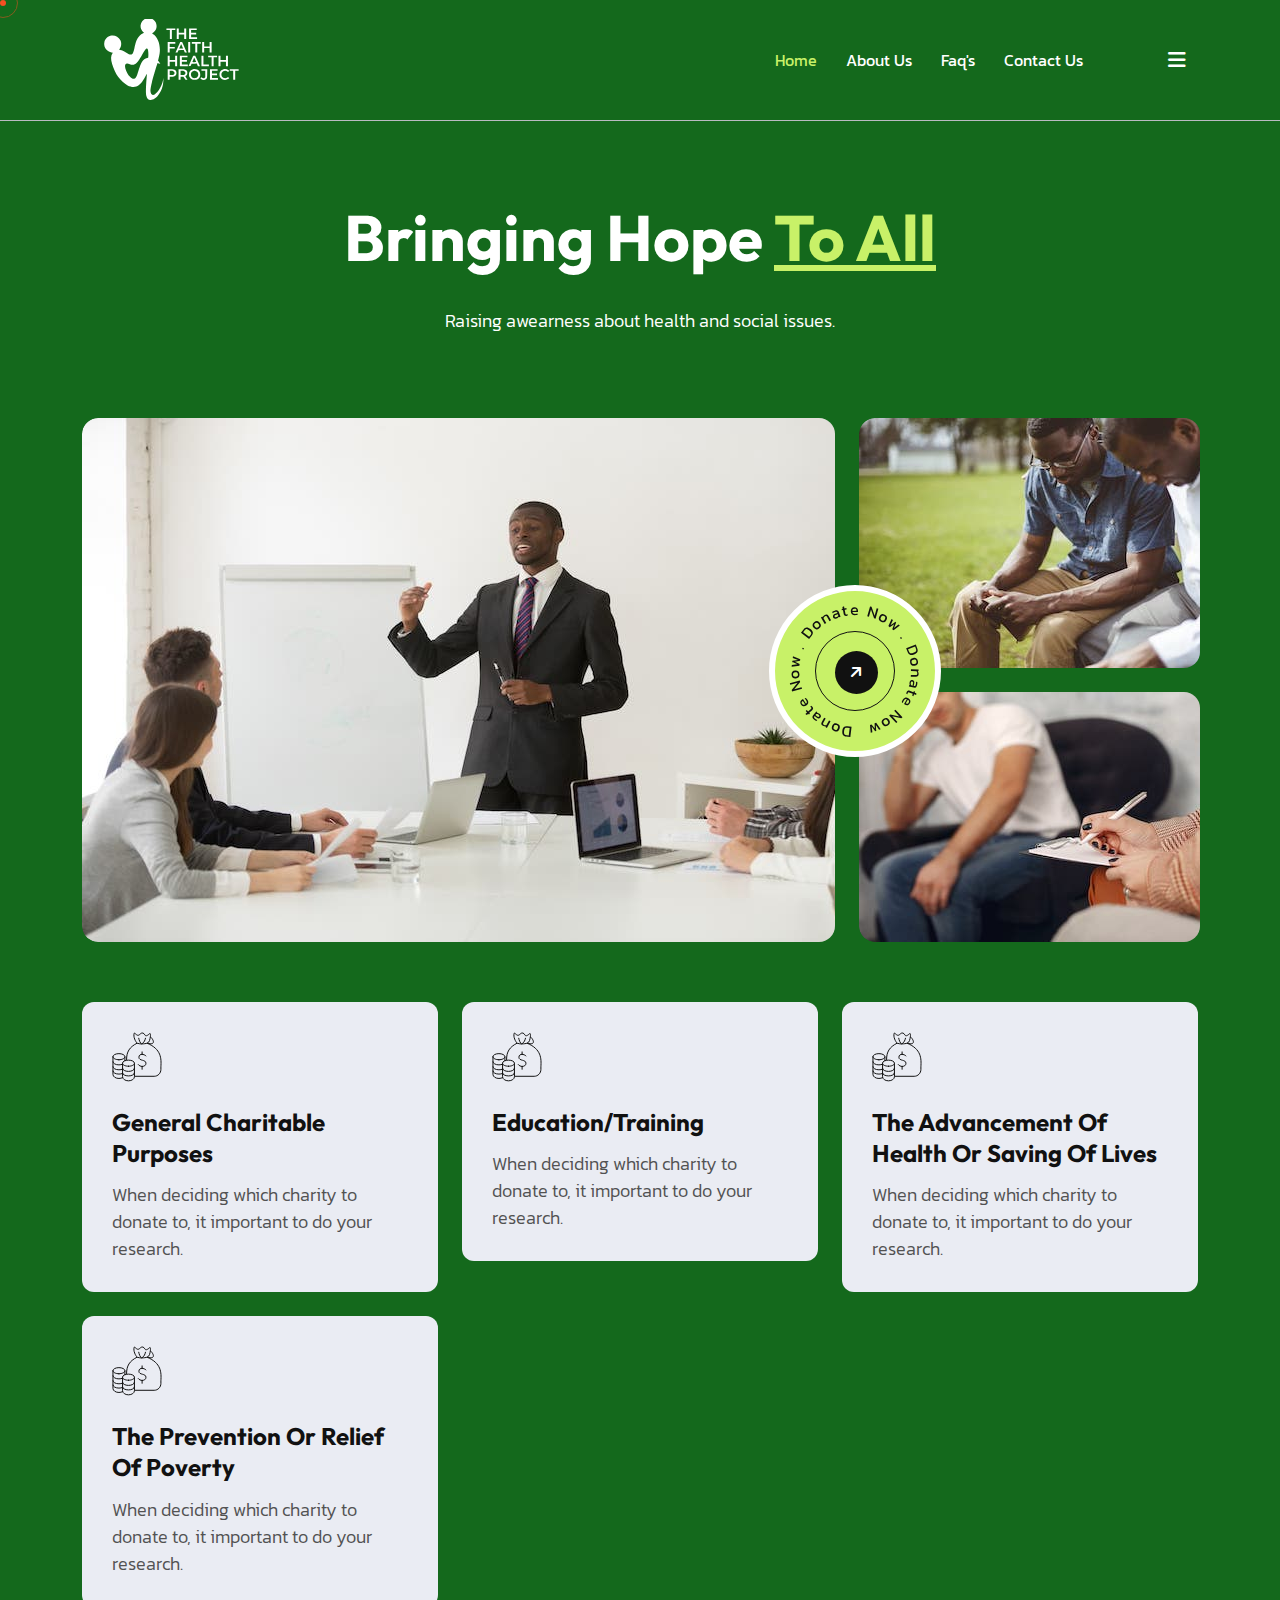
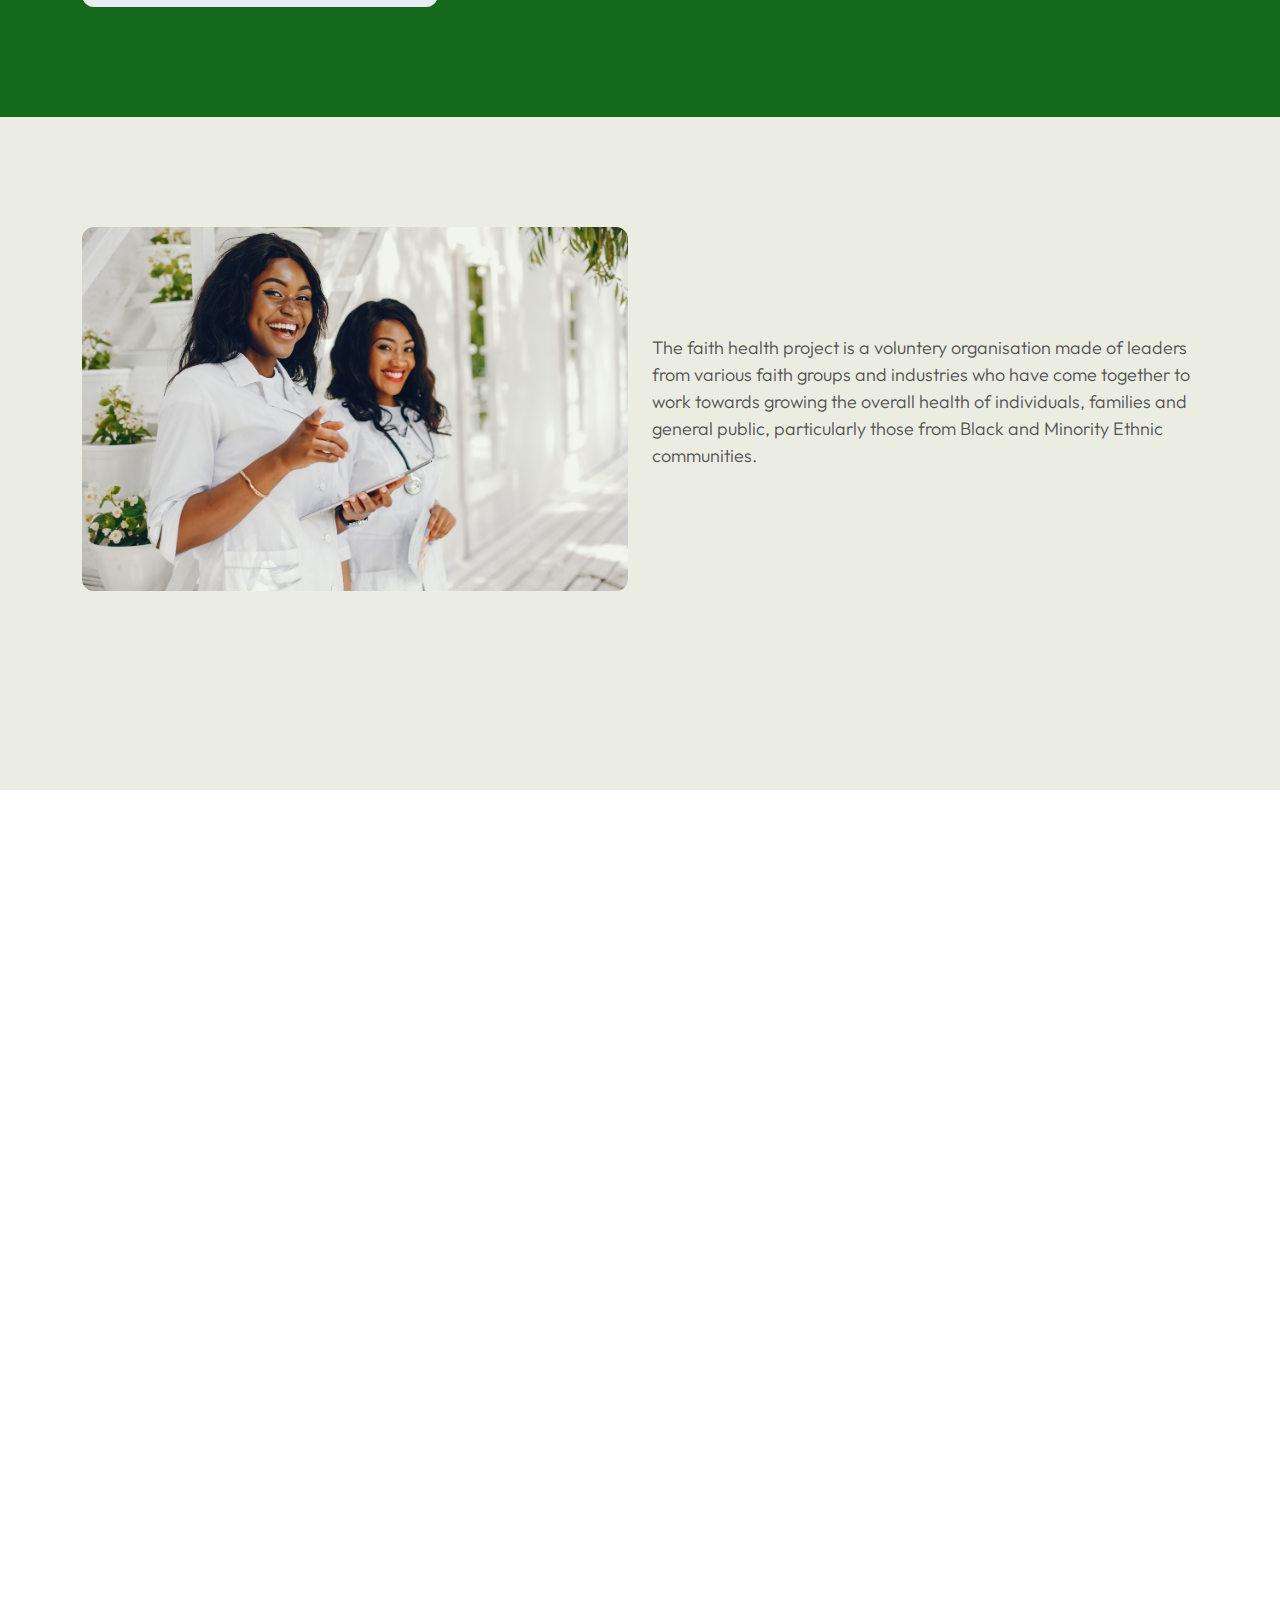
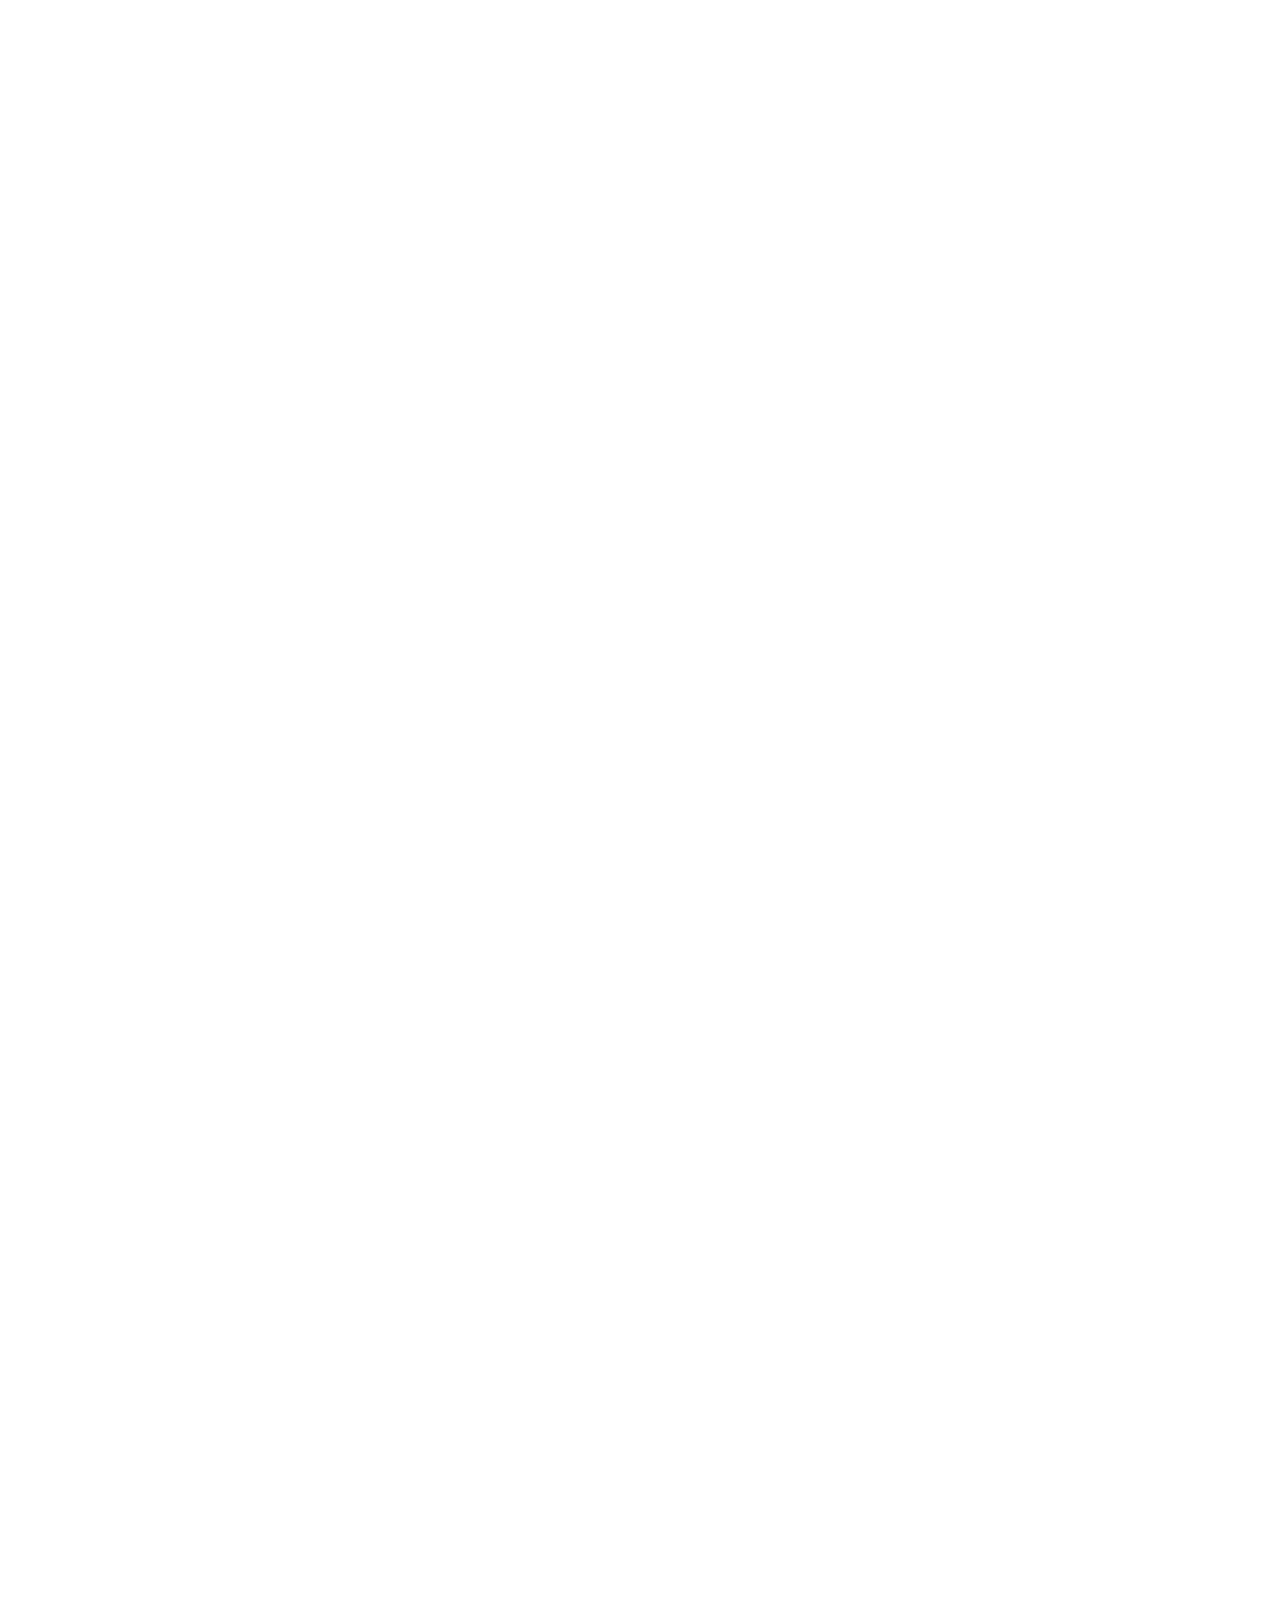
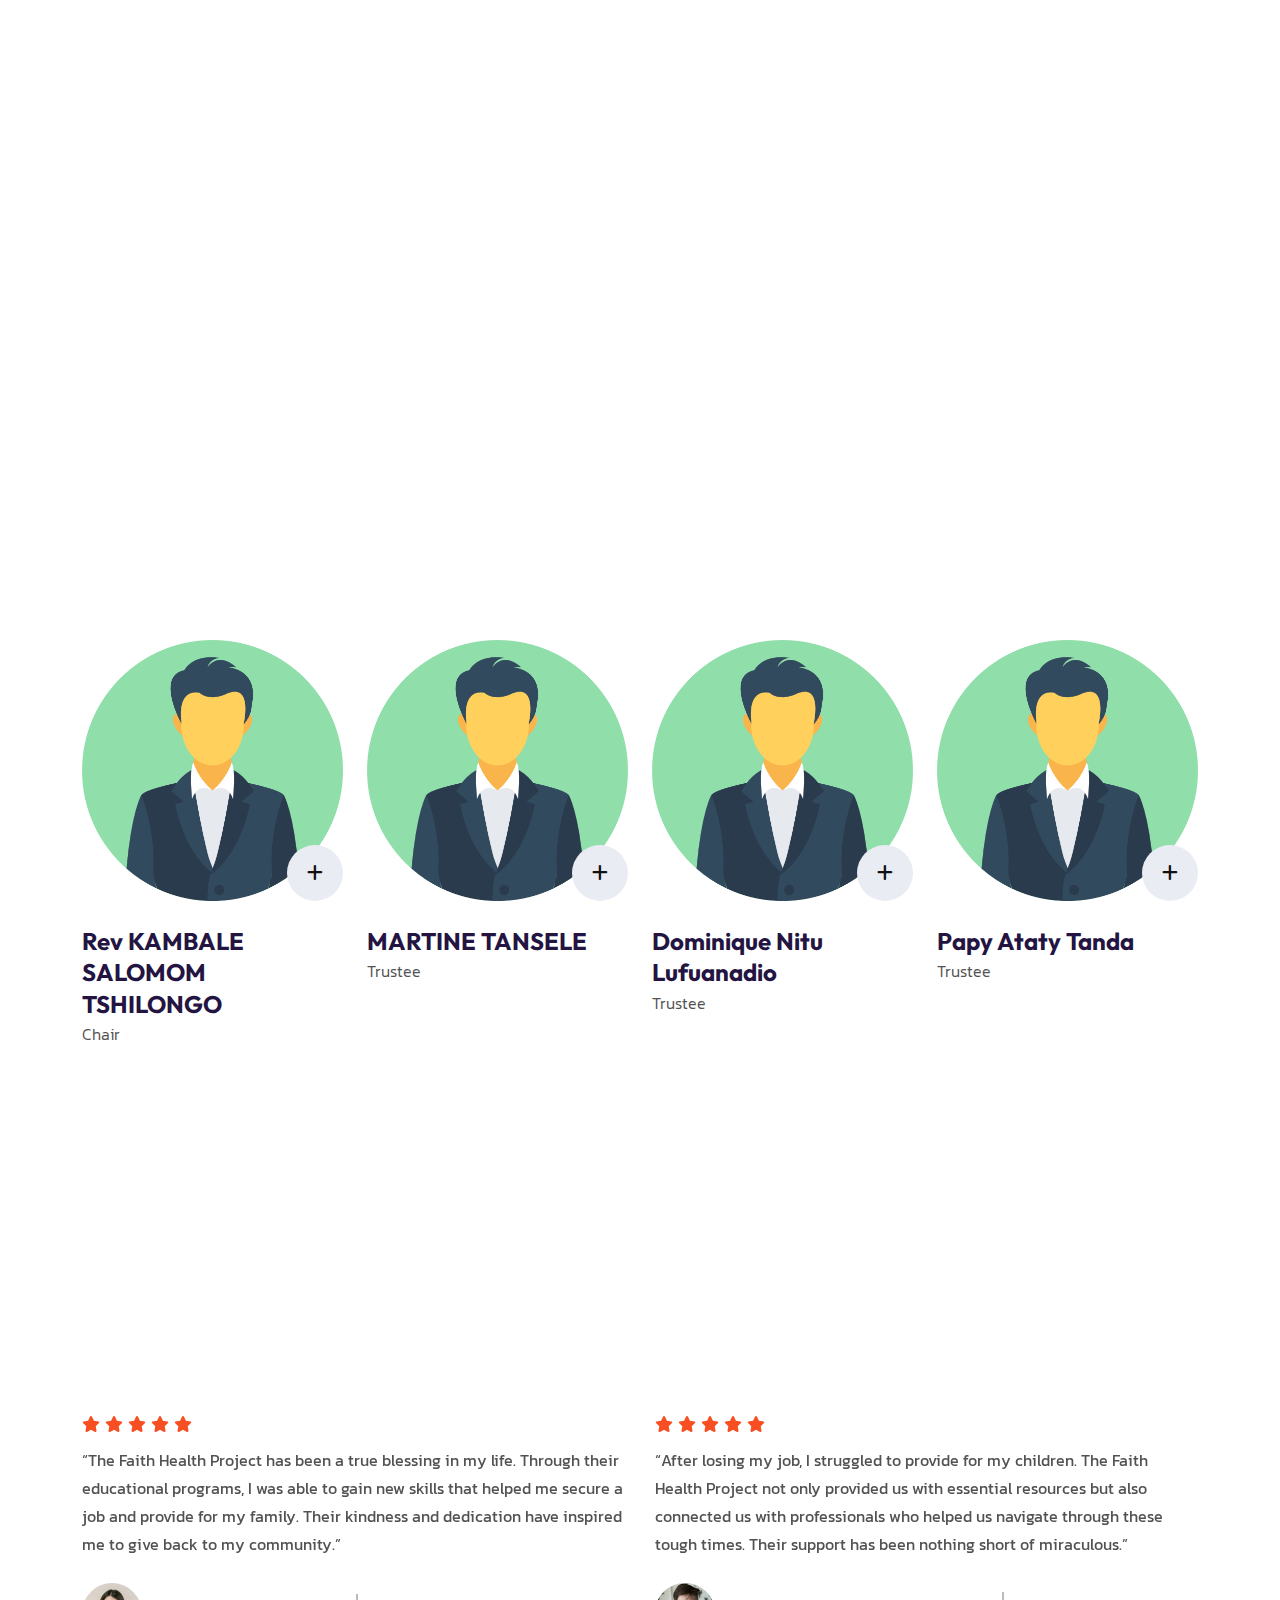
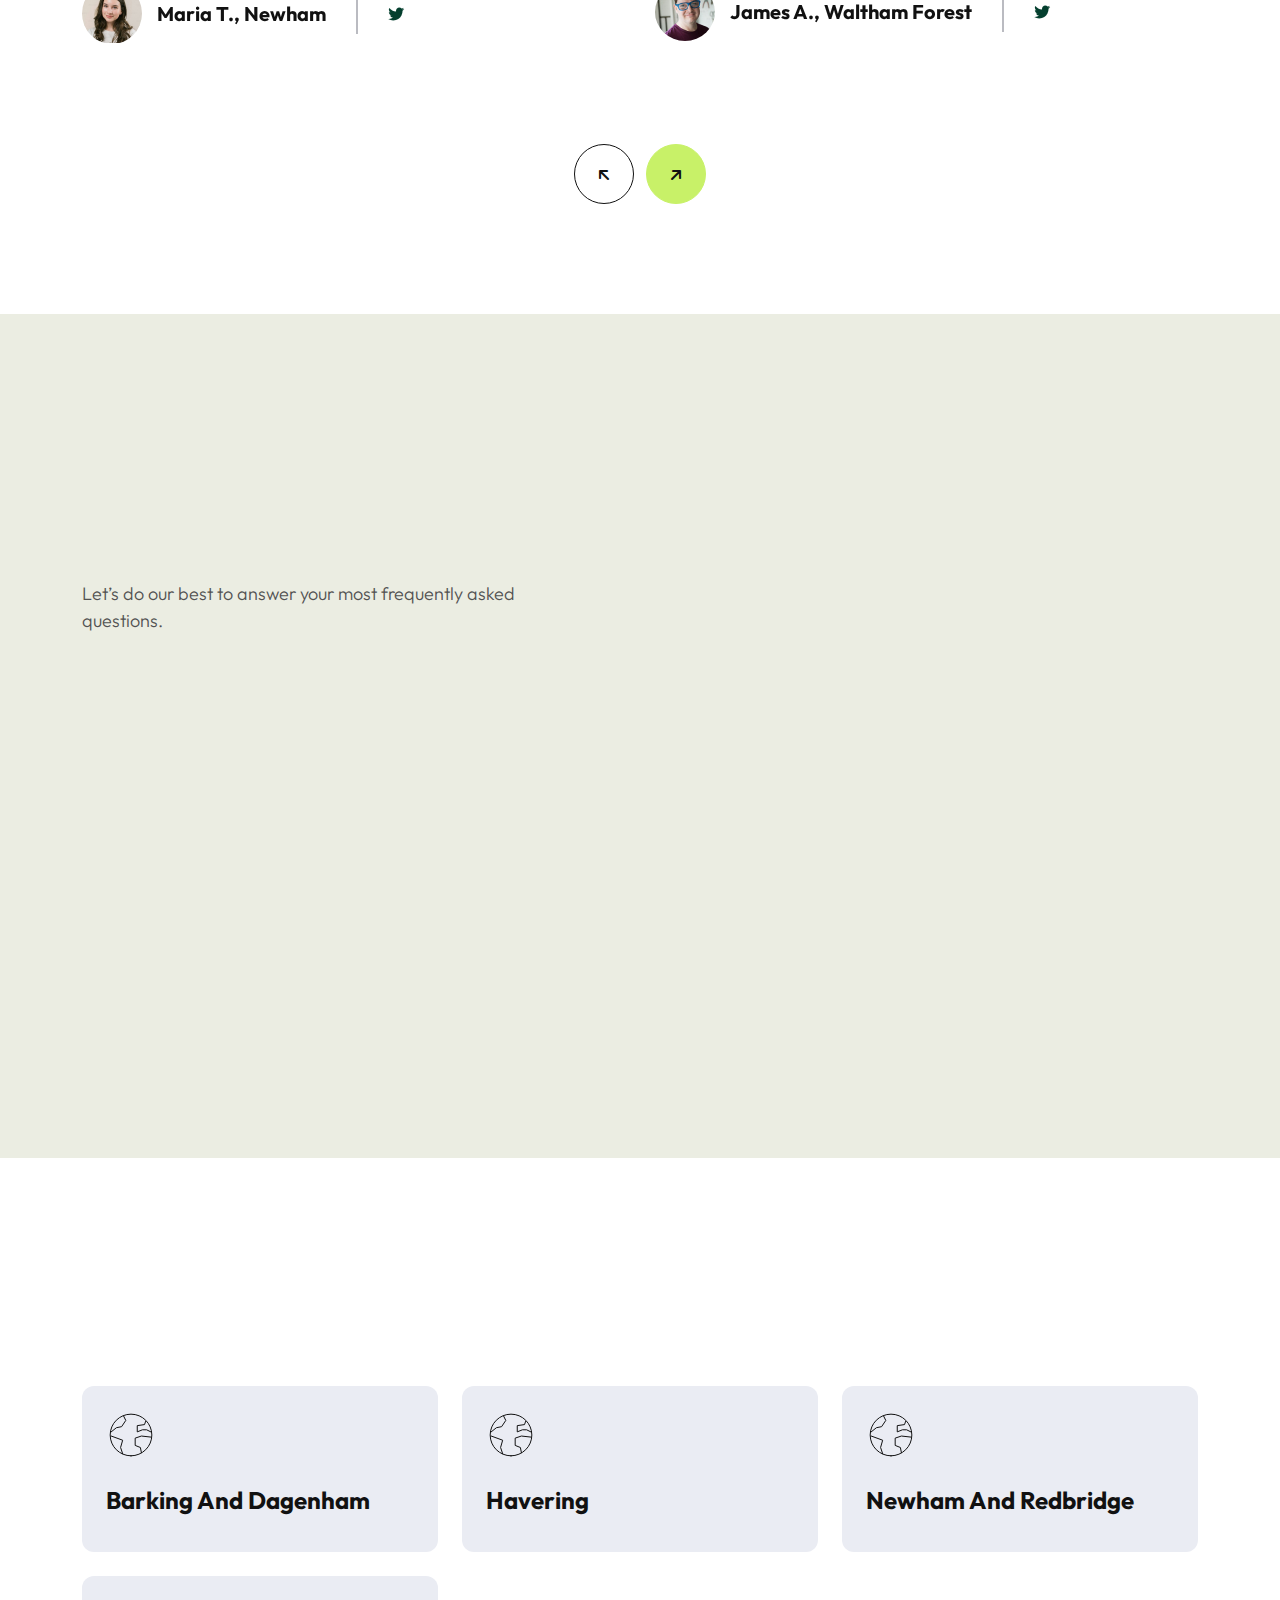
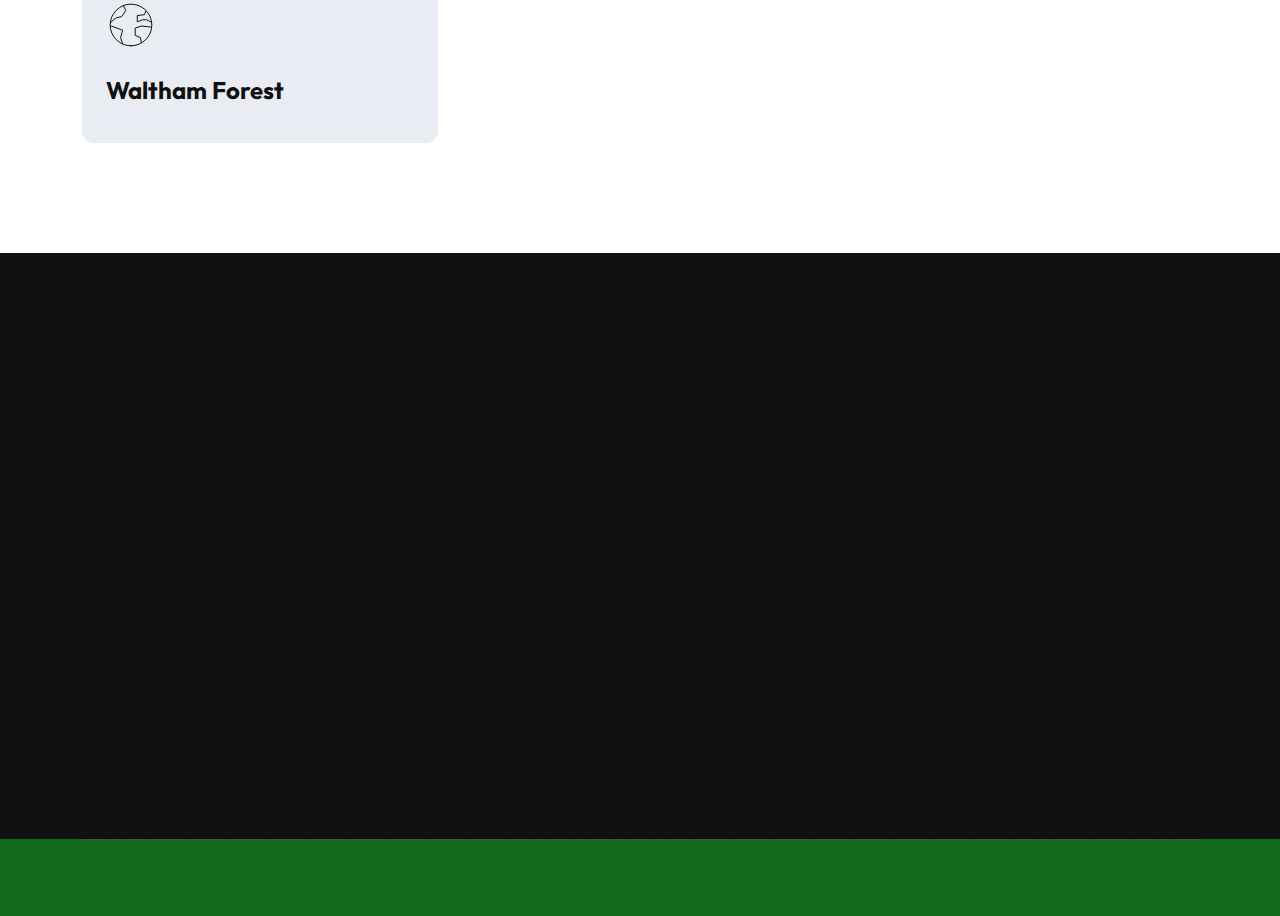
==== commit c70a5770: "upload images" ====
--- a/index.html
+++ b/index.html
@@ -102,7 +102,7 @@
                         </ul>
                         <div class="header-button mt-4">
                             <a href="contact.html" class="theme-btn text-center">
-                                <span>Get A Quote<i class="fa-solid fa-arrow-right-long"></i></span>
+                                <span>Contact us<i class="fa-solid fa-arrow-right-long"></i></span>
                             </a>
                         </div>
                         <div class="social-icon d-flex align-items-center">
@@ -155,7 +155,7 @@
                                 </div>
                                 <div class="header-button">
                                     <div class="btn-wrapper wow fadeInUp" data-wow-delay=".5s">
-                                        <a href="causes-details.html"> <span class="theme-btn style3"> Donate Now
+                                        <a href="contact.html"> <span class="theme-btn style3"> Contact us
                                             </span><span class="arrow-btn style2"><i
                                                     class="fa-solid fa-arrow-up-right"></i></span></a>
                                     </div>
@@ -190,7 +190,7 @@
                 <div class="banner-thumb-area">
                     <div class="circle cir36">
                         <img src="assets/img/shape/bannerCircleShape.svg" alt="shape">
-                        <a href="causes-details.html"><span class="arrow-btn"><i class="fa-solid fa-arrow-up-right"></i></span></a>
+                        <a href="contact.html"><span class="arrow-btn"><i class="fa-solid fa-arrow-up-right"></i></span></a>
                     </div>
                     <div class="thumb-wrapper  image-anime">
                         <img src="assets/img/banner/session.jpeg" alt="thumb">
@@ -301,31 +301,31 @@
                 <div class="causes-card-wrapper style1">
                     <div class="causes-card-item style1 wow fadeInUp" data-wow-delay=".2s">
                         <div class="causes-image  image-anime">
-                            <img src="assets/img/causes/causesThumb1_1.jpg" alt="thumb">
+                            <img src="assets/img/causes/causesThumb1_2.jpg" alt="thumb">
                             
                         </div>
                         <div class="causes-content">
-                            <h3 class="title"><a href="causes-details.html">Children/young People</a></h3>
+                            <h3 class="title"><a href="contact.html">Children/young People</a></h3>
                             <p>Together we can make a charity to supporting great purpose for helpless people.
                             </p>
                         </div>
                     </div>
                     <div class="causes-card-item style1 wow fadeInUp" data-wow-delay=".4s">
                         <div class="causes-image  image-anime">
-                            <img src="assets/img/causes/causesThumb1_2.jpg" alt="thumb">
+                            <img src="assets/img/causes/causesThumb1_1.jpg" alt="thumb">
                         </div>
                         <div class="causes-content">
-                            <h3 class="title"><a href="causes-details.html">Elderly/old People</a></h3>
+                            <h3 class="title"><a href="contact.html">Elderly/old People</a></h3>
                             <p>Together we can make a charity to supporting great purpose for helpless people.
                             </p>
                         </div>
                     </div>
                     <div class="causes-card-item style1 wow fadeInUp" data-wow-delay=".6s">
                         <div class="causes-image  image-anime">
-                            <img src="assets/img/causes/causesThumb1_3.jpg" alt="thumb">
+                            <img src="assets/img/disability.jpeg" alt="thumb">
                         </div>
                         <div class="causes-content">
-                            <h3 class="title"><a href="causes-details.html">People With Disabilities</a></h3>
+                            <h3 class="title"><a href="contact.html">People With Disabilities</a></h3>
                             <p>Together we can make a charity to supporting great purpose for helpless people.
                             </p>
                             
@@ -337,31 +337,31 @@
                 <div class="causes-card-wrapper style1">
                     <div class="causes-card-item style1 wow fadeInUp" data-wow-delay=".2s">
                         <div class="causes-image  image-anime">
-                            <img src="assets/img/causes/causesThumb1_1.jpg" alt="thumb">
+                            <img src="assets/img/causes/race.jpeg" alt="thumb">
                             
                         </div>
                         <div class="causes-content">
-                            <h3 class="title"><a href="causes-details.html">People Of A Particular Ethnic Or Racial Origin</a></h3>
+                            <h3 class="title"><a href="contact.html">People Of A Particular Ethnic Or Racial Origin</a></h3>
                             <p>Together we can make a charity to supporting great purpose for helpless people.
                             </p>
                         </div>
                     </div>
                     <div class="causes-card-item style1 wow fadeInUp" data-wow-delay=".4s">
                         <div class="causes-image  image-anime">
-                            <img src="assets/img/causes/causesThumb1_2.jpg" alt="thumb">
+                            <img src="assets/img/causes/volunteer.jpeg" alt="thumb">
                         </div>
                         <div class="causes-content">
-                            <h3 class="title"><a href="causes-details.html">Other Charities Or Voluntary Bodies</a></h3>
+                            <h3 class="title"><a href="contact.html">Other Charities Or Voluntary Bodies</a></h3>
                             <p>Together we can make a charity to supporting great purpose for helpless people.
                             </p>
                         </div>
                     </div>
                     <div class="causes-card-item style1 wow fadeInUp" data-wow-delay=".6s">
                         <div class="causes-image  image-anime">
-                            <img src="assets/img/causes/causesThumb1_3.jpg" alt="thumb">
+                            <img src="assets/img/causes/team.jpeg" alt="thumb">
                         </div>
                         <div class="causes-content">
-                            <h3 class="title"><a href="causes-details.html">The General Public/mankind</a></h3>
+                            <h3 class="title"><a href="contact.html">The General Public/mankind</a></h3>
                             <p>Together we can make a charity to supporting great purpose for helpless people.
                             </p>
                             
--- a/assets/css/main.css
+++ b/assets/css/main.css
@@ -2637,7 +2637,7 @@
   position: relative;
   height: 100%;
   padding: 30px 30px;
-  background-color: #ffffff;
+  background-color: #14691c;
 }
 .offcanvas__wrapper .offcanvas__content .text {
   color: var(--white);
@@ -2758,7 +2758,7 @@
   height: 100%;
   content: "";
   z-index: -1;
-  background: var(--theme);
+  background: #14691c;
 }
 .breadcrumb-wrapper .shape-image {
   position: absolute;
